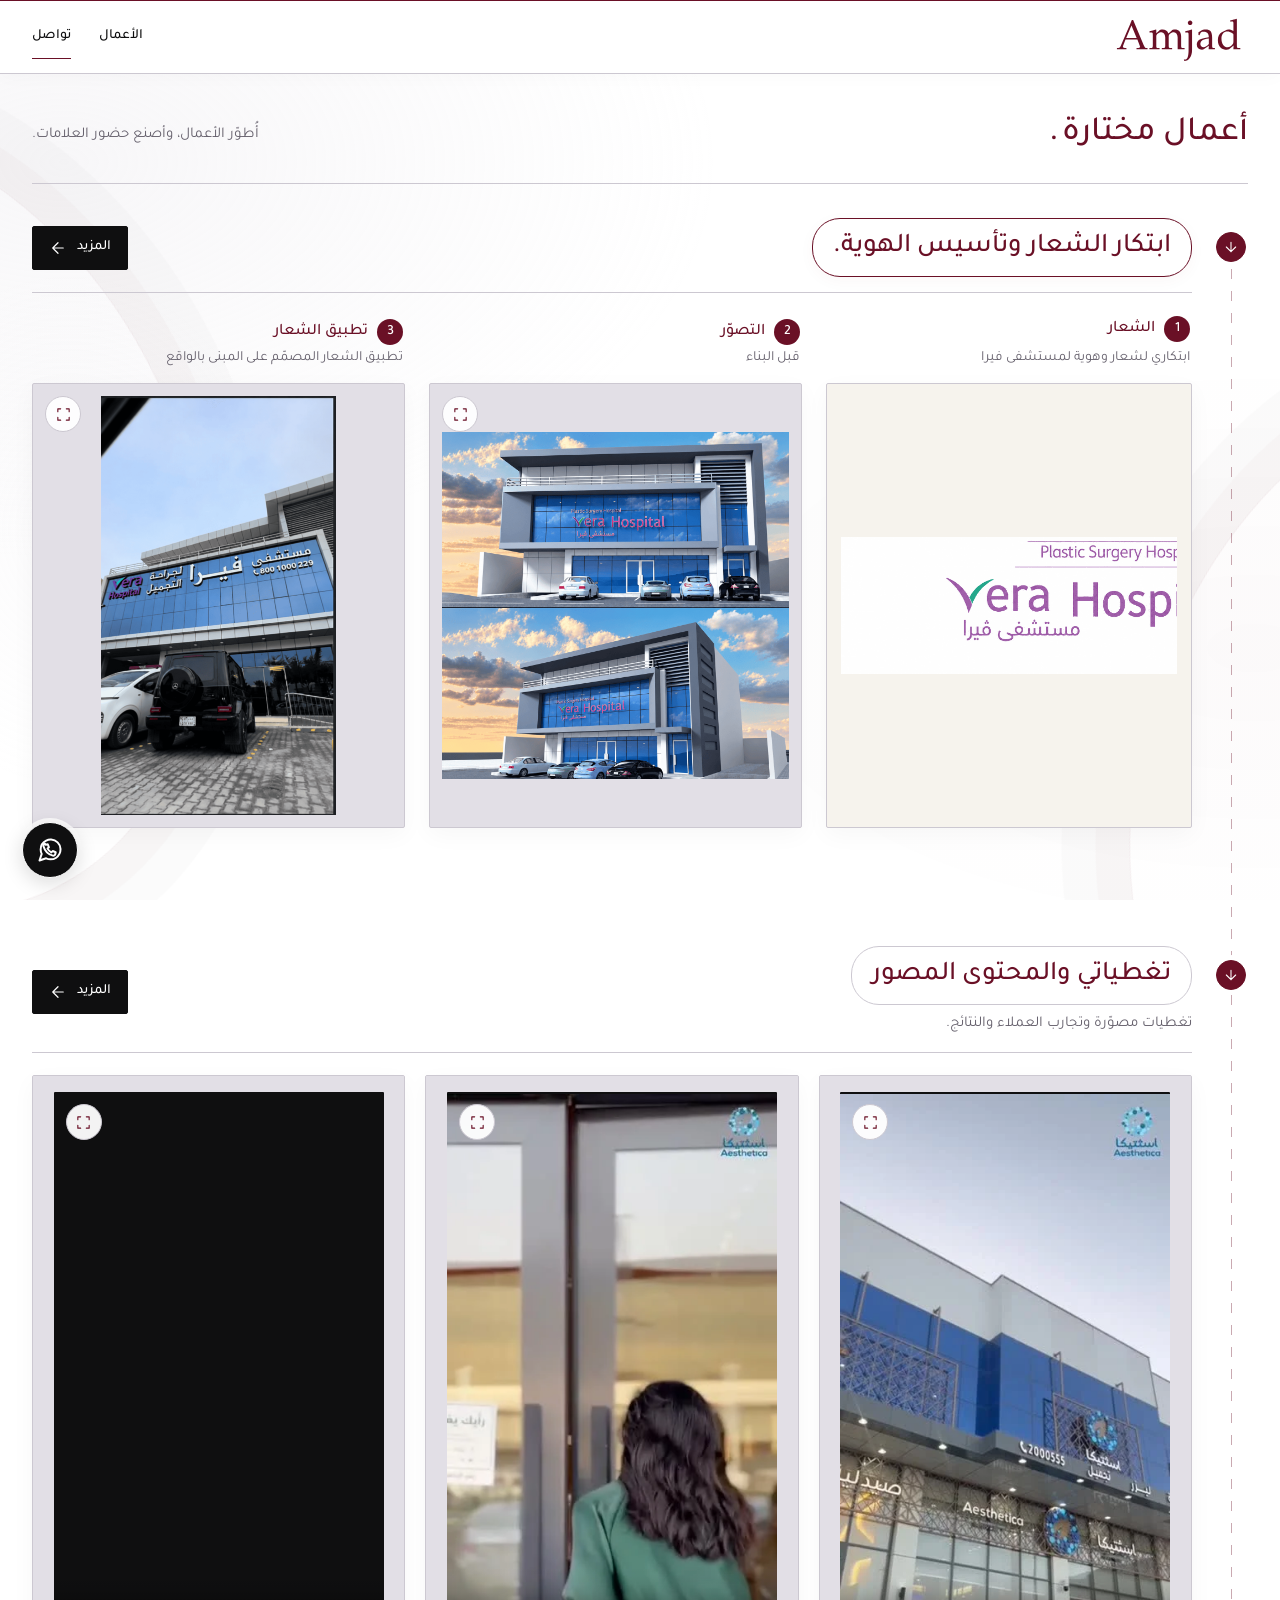
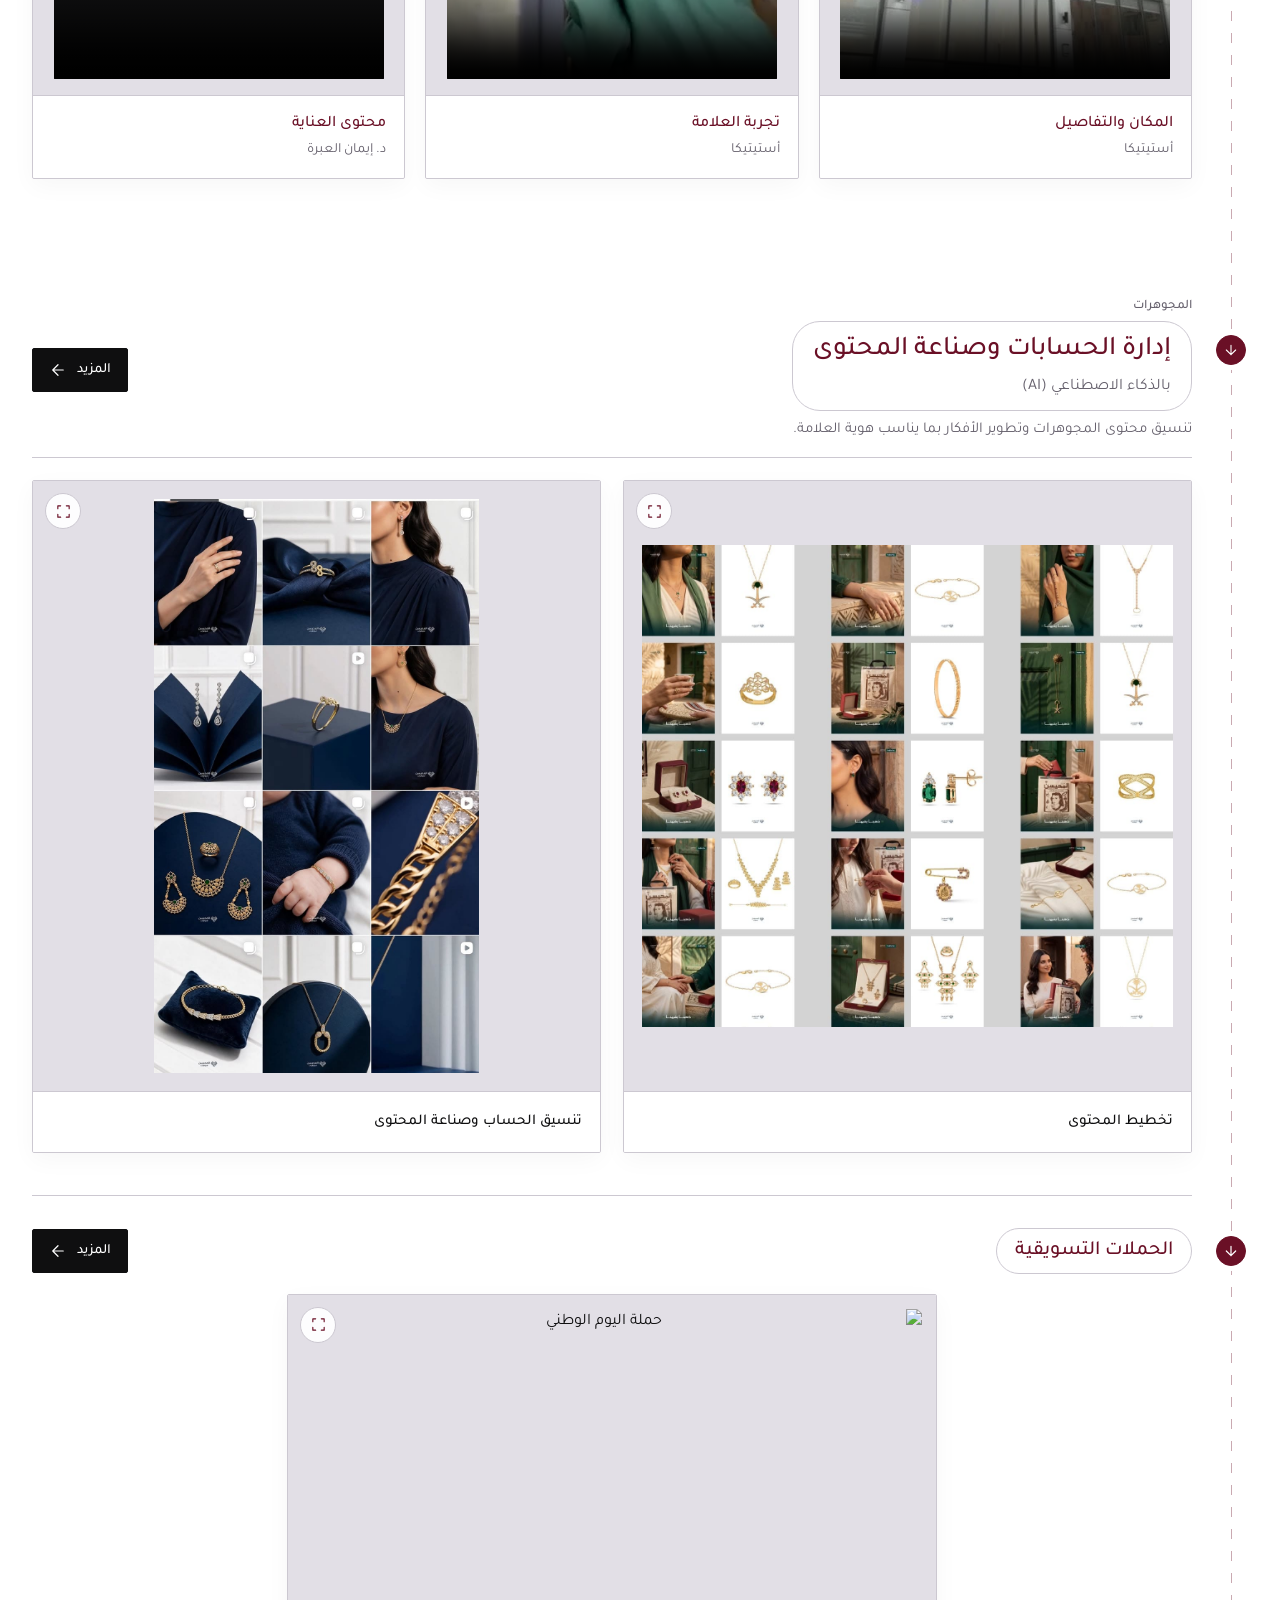
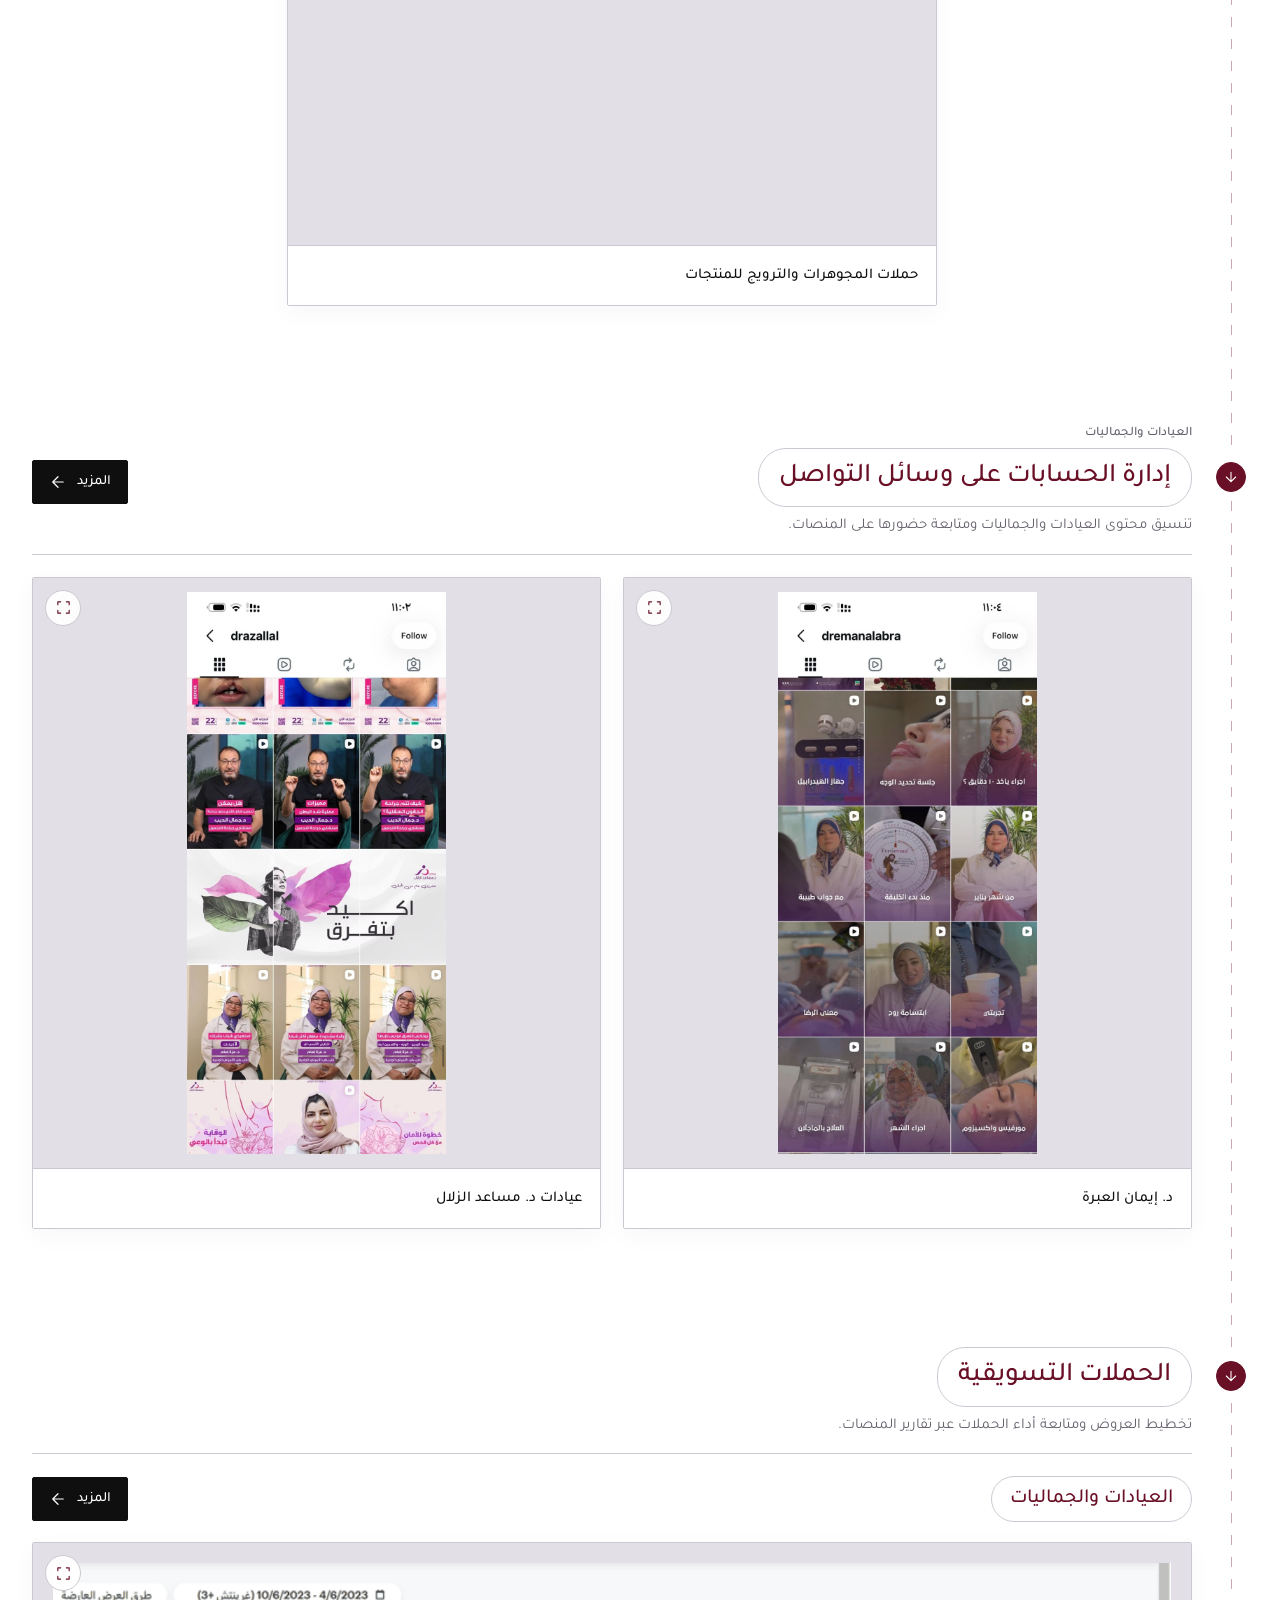
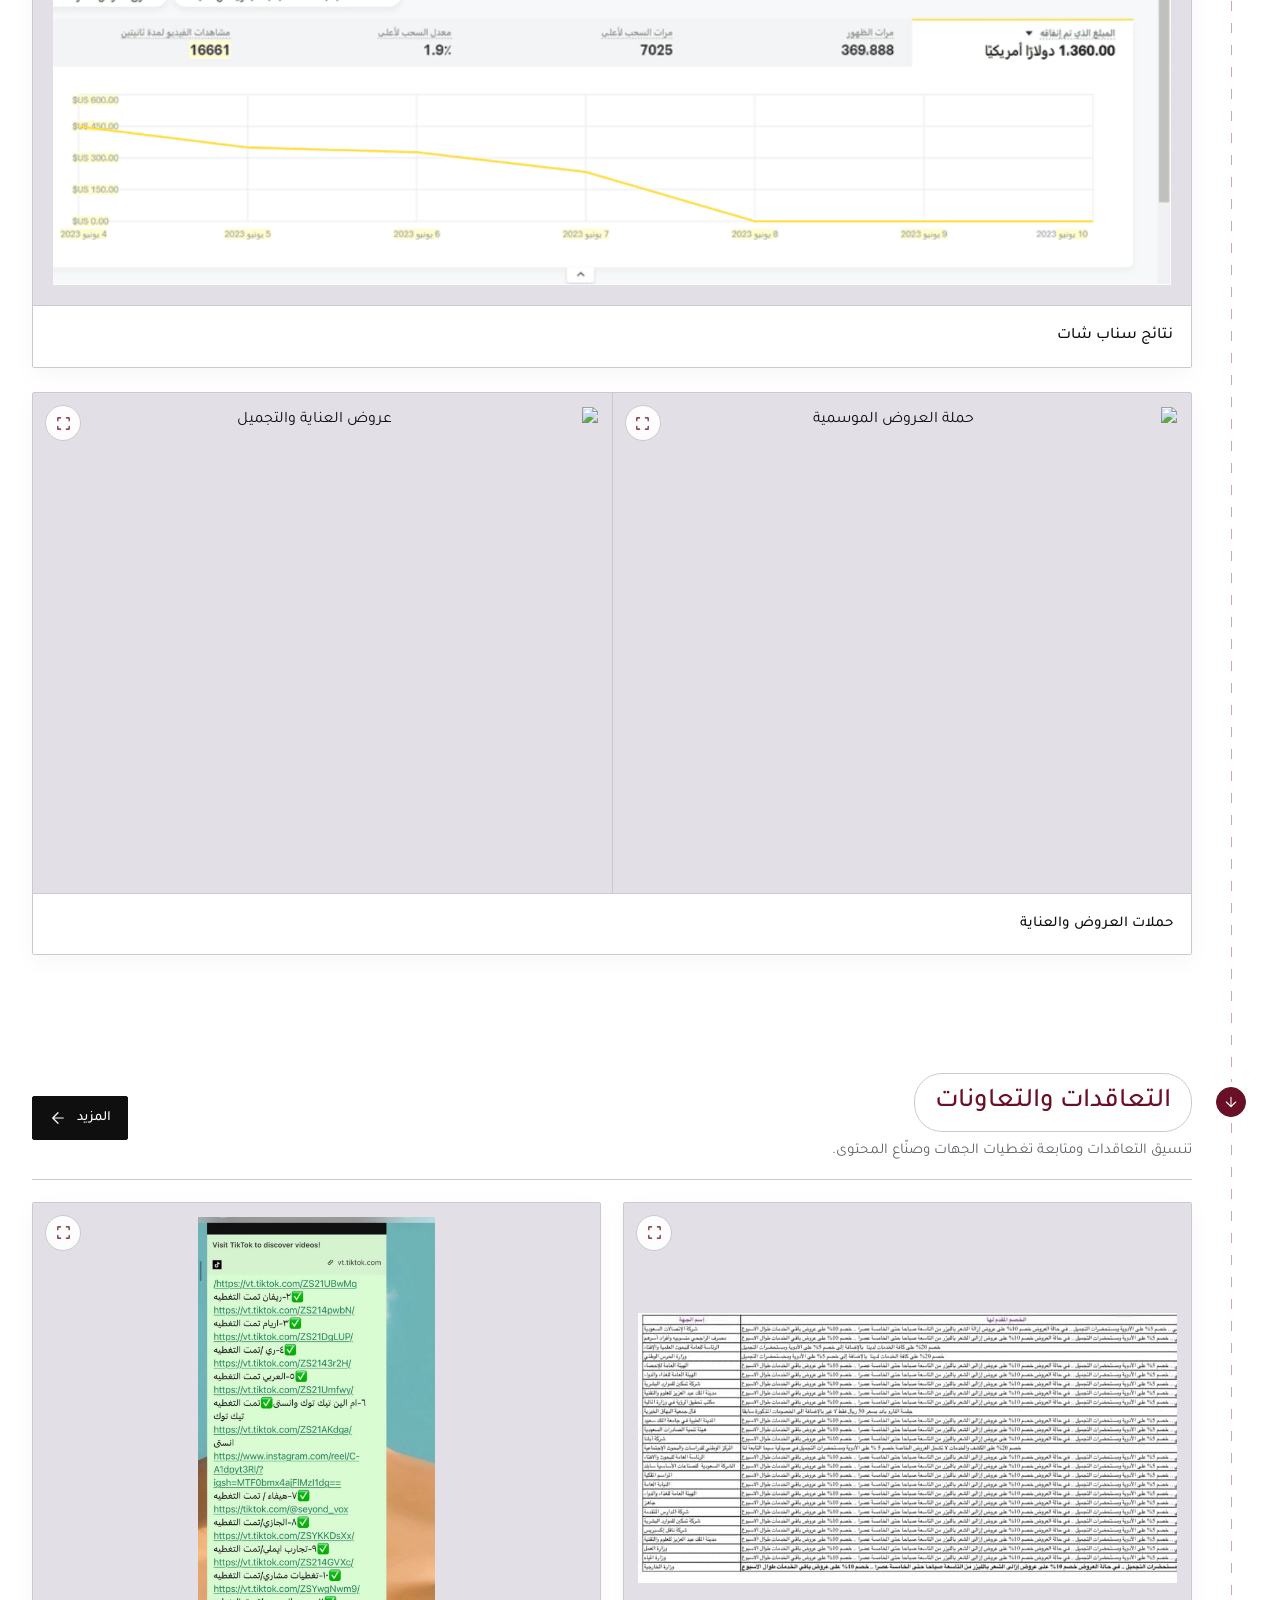
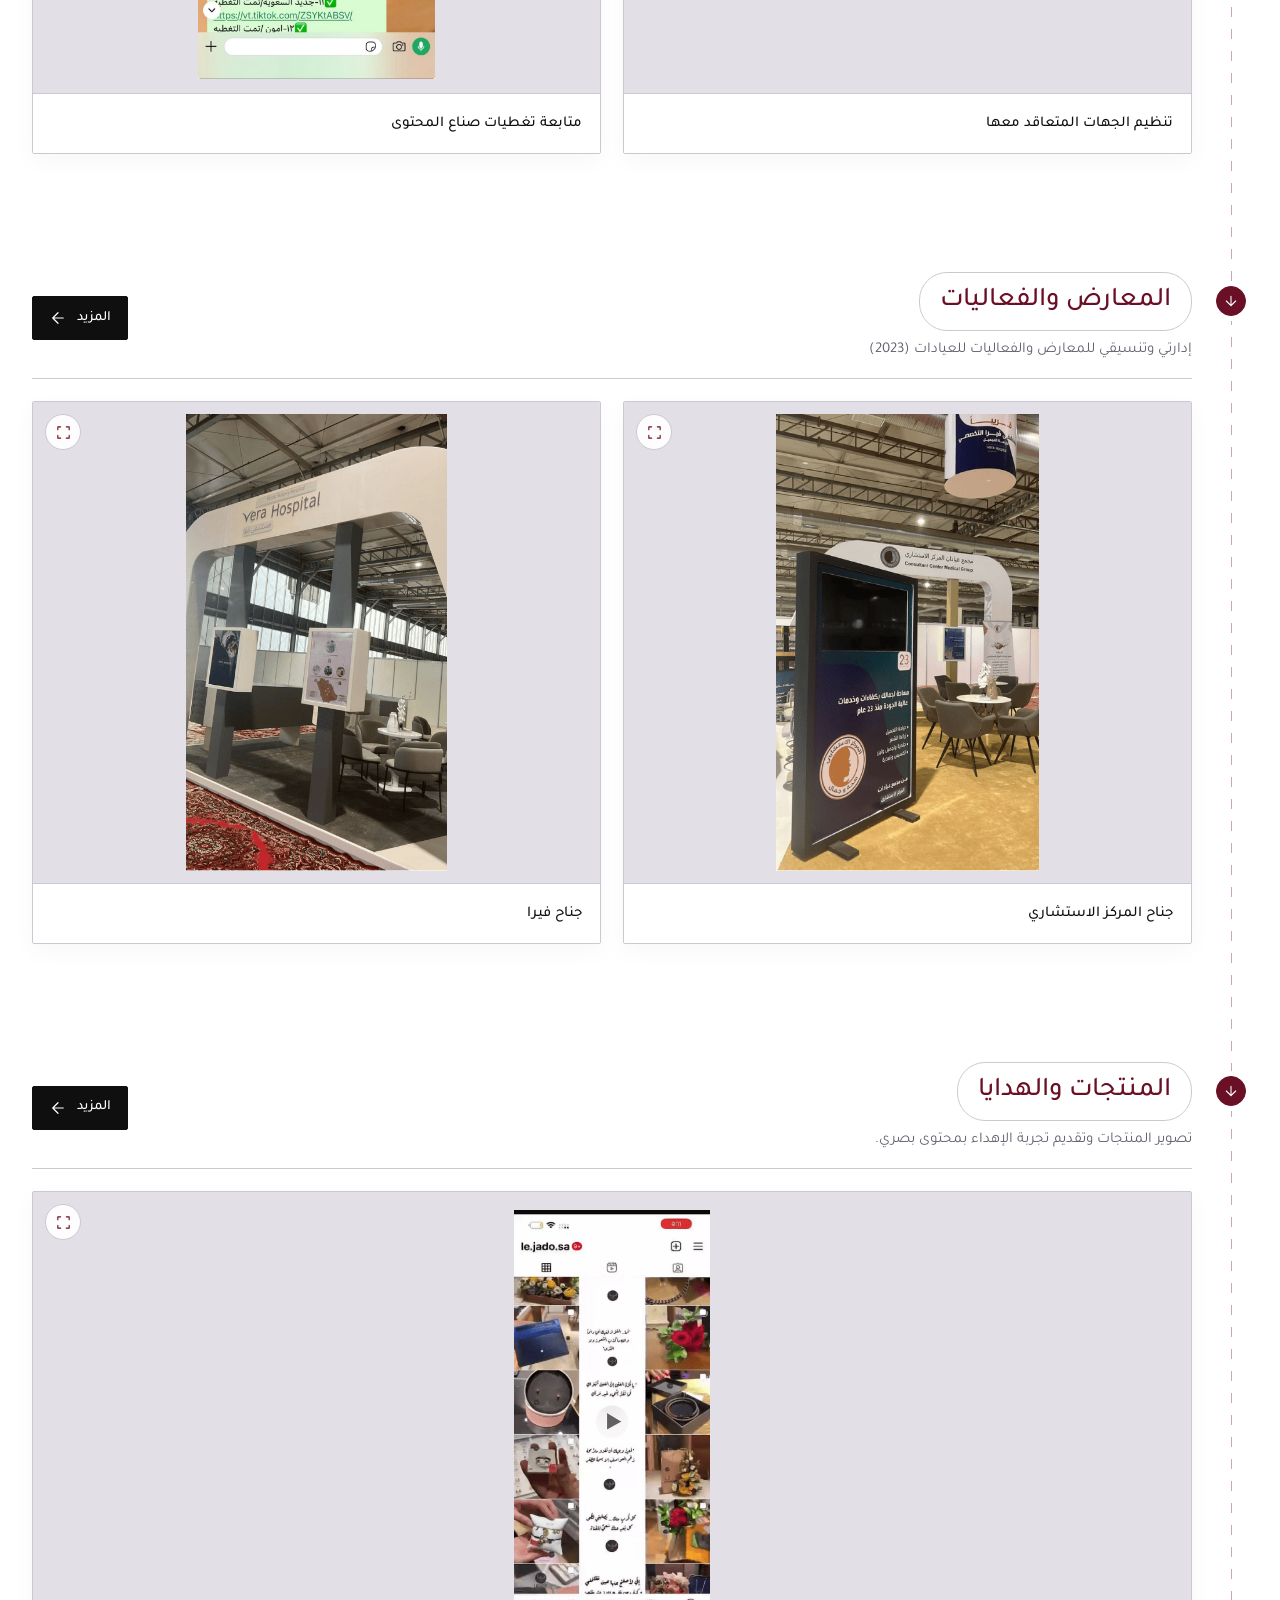
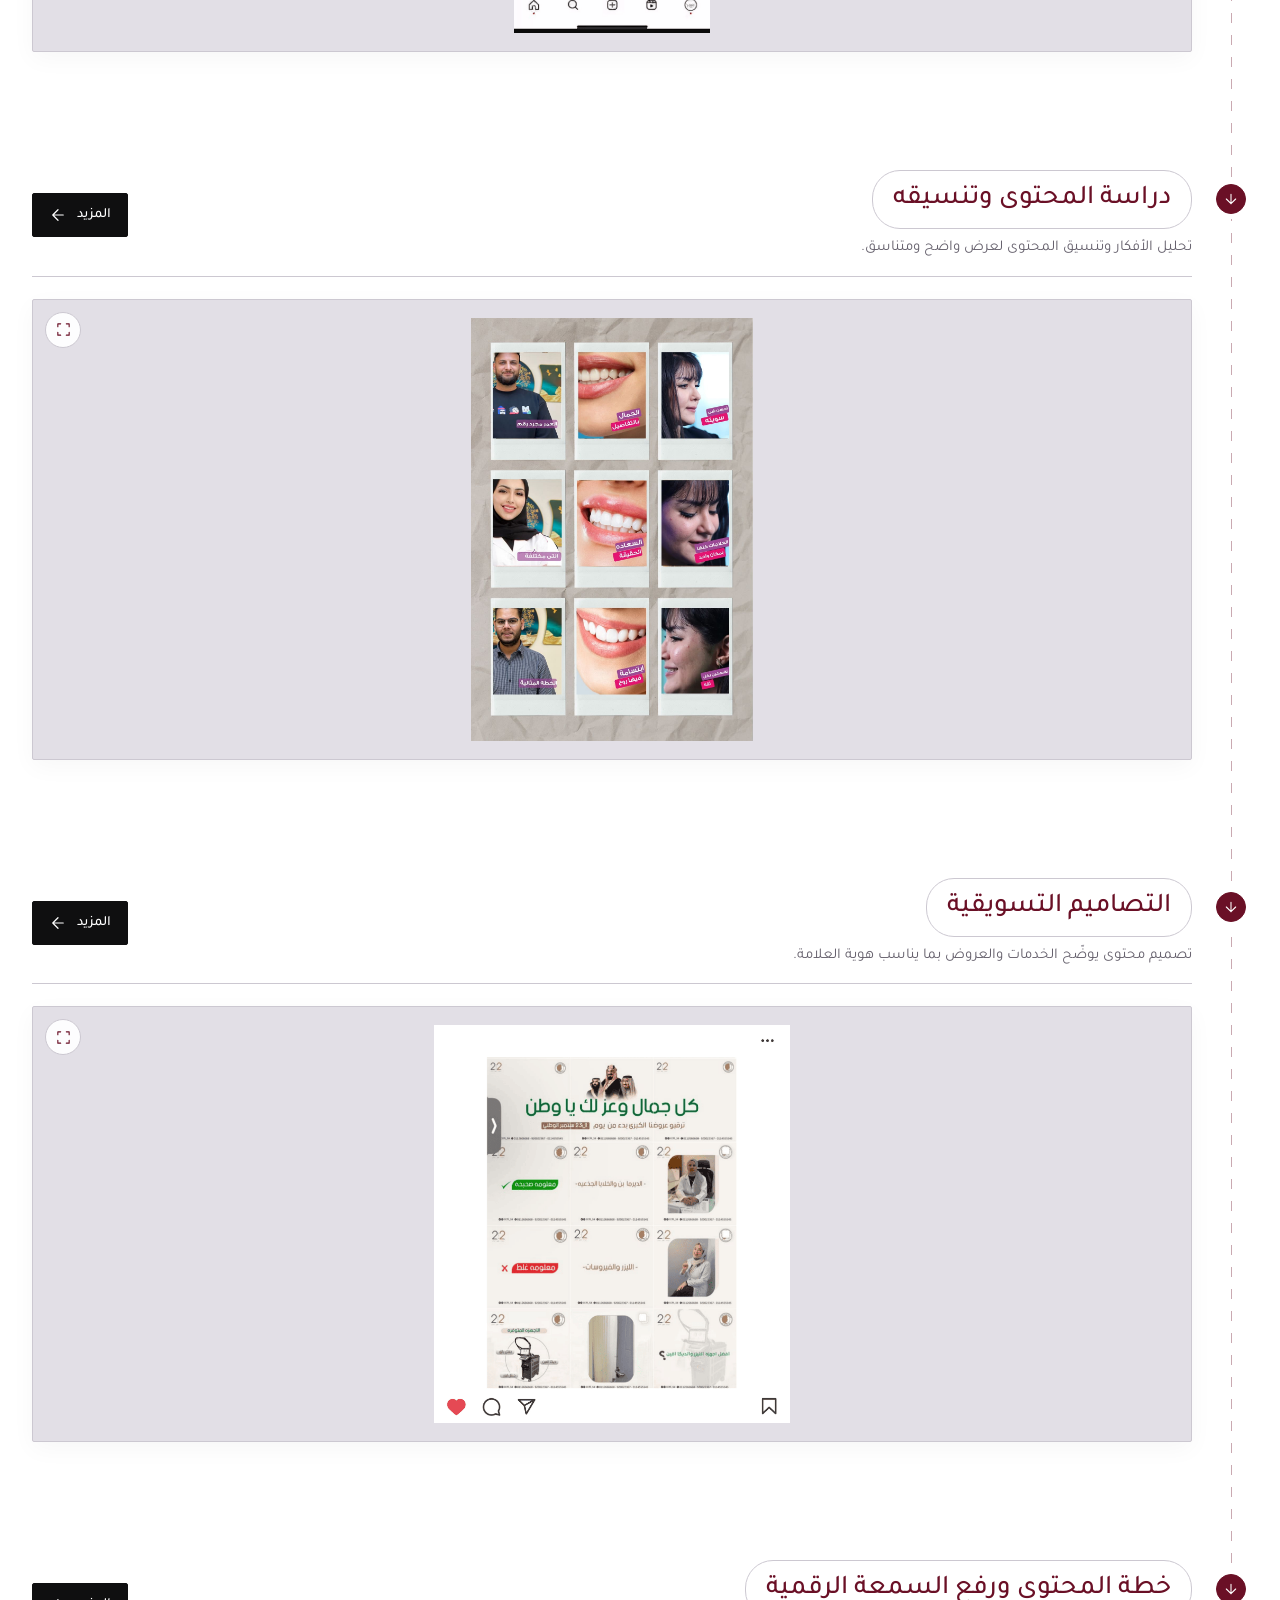
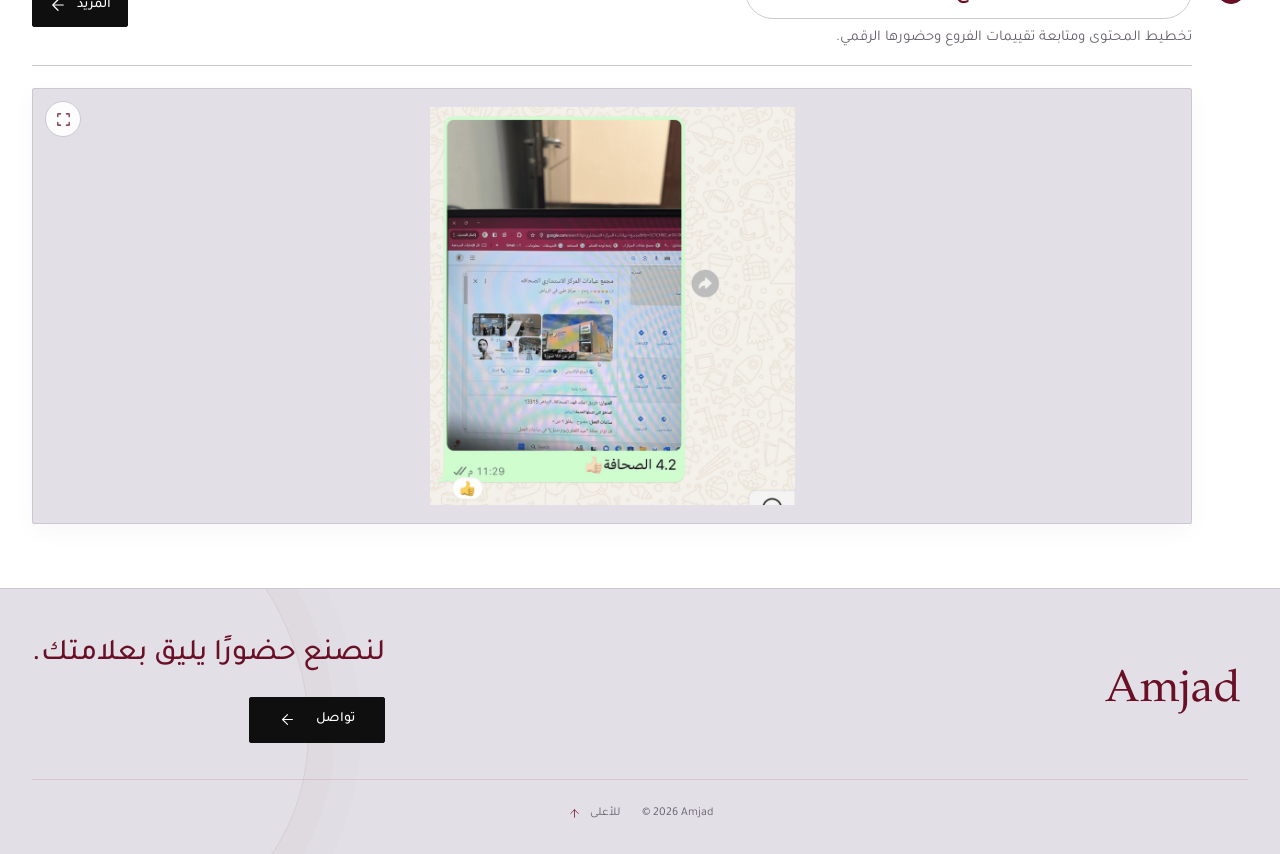
==== Amjad.html @ 22a1ef69 "Add files via upload" ====
<!doctype html>
<html lang="ar" dir="rtl">
<head>
<meta charset="utf-8">
<meta name="viewport" content="width=device-width, initial-scale=1, viewport-fit=cover">
<meta name="theme-color" content="#6a1026">
<meta name="description" content="Amjad — تطوير الأعمال، ابتكار الهوية وصناعة حضور العلامات."><title>Amjad | معرض الأعمال</title>
<link rel="icon" type="image/svg+xml" href="amjad-mark.svg">
<style>
@font-face {
  font-family: Tajawal;
  src: url('Tajawal-Regular.ttf') format('truetype');
  font-weight: 400;
  font-display: swap
}

@font-face {
  font-family: Tajawal;
  src: url('Tajawal-Medium.ttf') format('truetype');
  font-weight: 500;
  font-display: swap
}

@font-face {
  font-family: Tajawal;
  src: url('Tajawal-Bold.ttf') format('truetype');
  font-weight: 700;
  font-display: swap
}

:root {
  --paper: #fff;
  --surface: #fff;
  --hero-gray: #f8f7fa;
  --footer-gray: #e2dfe6;
  --ink: #0f0f10;
  --plum: #6a1026;
  --muted: #66616d;
  --line: #ccc8d1;
  --soft: #e2dfe6;
  --warm: #f6f3ed;
  --accent: #6a1026;
  --cream: #fff;
  --gold: #6a1026;
  --wrap: 1320px;
  --section-gap: 118px
}

* {
  box-sizing: border-box
}

html {
  scroll-behavior: smooth;
  scroll-padding-top: 28px
}

body {
  position: relative;
  isolation: isolate;
  margin: 0;
  padding-inline: env(safe-area-inset-right,0px) env(safe-area-inset-left,0px);
  background: var(--paper);
  color: var(--ink);
  font-family: Tajawal,Arial,sans-serif;
  font-size: 16px;
  line-height: 1.65;
  -webkit-font-smoothing: antialiased
}

h1,h2,p,figure {
  margin: 0
}

button,a {
  font: inherit;
  color: inherit;
  -webkit-tap-highlight-color: transparent
}

a {
  text-decoration: none
}

button {
  border: 0;
  cursor: pointer
}

img,video {
  display: block;
  max-width: 100%
}

svg {
  display: block;
  width: 22px;
  height: 22px;
  flex: none
}

button:focus-visible,a:focus-visible {
  outline: 3px solid var(--accent);
  outline-offset: 5px
}

.wrap {
  width: min(var(--wrap),calc(100% - 64px));
  margin-inline: auto
}

.skip-link {
  position: fixed;
  top: -100px;
  right: 20px;
  z-index: 10;
  padding: 10px 20px;
  background: var(--plum);
  color: white
}

.skip-link:focus {
  top: 12px
}

/* A restrained masthead keeps the name and navigation distinct. */
.site-header {
  background: var(--paper);
  color: var(--ink);
  border-top: 1px solid var(--plum);
  border-bottom: 1px solid var(--line);
  box-shadow: 0 3px 18px #0f0f1006
}

.header-inner {
  min-height: 72px;
  display: flex;
  align-items: center;
  justify-content: space-between;
  gap: 24px;
  direction: rtl
}

.site-header .amjad-brand {
  flex: none
}

.site-header nav {
  direction: rtl
}

.amjad-brand {
  display: inline-flex;
  align-items: center;
  direction: ltr;
  padding-block: 4px;
  flex: none
}

.brand-wordmark {
  display: block;
  width: 136px;
  height: auto
}

.site-header nav {
  display: flex;
  align-items: center;
  gap: 28px;
  font-size: 14px;
  font-weight: 500
}

.site-header nav a {
  padding-block: 10px;
  transition: color .18s
}

.site-header nav a:hover {
  color: var(--muted)
}

.nav-contact {
  border-bottom: 1px solid var(--accent)
}

/* Quiet pearl-gray light sits behind the editorial cards. */
.page-ambience {
  position: fixed;
  inset: 0;
  z-index: -1;
  overflow: hidden;
  pointer-events: none;
  background: radial-gradient(ellipse at 5% 18%,#e2dfe642,transparent 38%),radial-gradient(ellipse at 98% 72%,#6a102606,transparent 32%)
}

.ambient-orbit {
  position: absolute;
  width: 620px;
  height: 820px;
  border: 1px solid #6a102612;
  border-radius: 50%;
  box-shadow: 0 0 0 34px #6a102605,0 0 0 68px #0f0f1004;
  will-change: transform;
  animation: ambient-drift 24s ease-in-out infinite alternate
}

.orbit-one {
  left: -430px;
  top: 12%;
  transform: rotate(-24deg)
}

.orbit-two {
  right: -480px;
  bottom: -290px;
  animation-delay: -12s;
  animation-duration: 30s;
  transform: rotate(18deg)
}

.ambient-glow {
  position: absolute;
  left: -140px;
  top: 30%;
  width: 420px;
  height: 520px;
  background: radial-gradient(ellipse,#e2dfe620,transparent 70%);
  animation: ambient-breathe 18s ease-in-out infinite alternate
}

@keyframes ambient-drift {
  to {
    translate: 28px -32px;
    rotate: 7deg
  }

}

@keyframes ambient-breathe {
  to {
    transform: translateY(38px);
    opacity: .4
  }

}

/* The opening is a compact title row, close to the first project. */
.hero {
  position: relative;
  min-height: 94px;
  margin-top: 16px;
  margin-bottom: 34px;
  padding: 22px 0;
  border-bottom: 1px solid var(--line);
  background: transparent;
  color: var(--plum);
  direction: rtl
}

.hero-copy {
  display: flex;
  align-items: center;
  justify-content: space-between;
  gap: 24px;
  min-width: 0;
  text-align: right
}

.hero h1 {
  min-width: 0;
  font-size: 34px;
  font-weight: 500;
  line-height: 1.35;
  letter-spacing: 0;
  color: var(--plum)
}

.hero-period {
  color: var(--accent);
  padding-inline-start: 3px
}

.hero-role {
  font-size: 15px;
  font-weight: 400;
  line-height: 1.7;
  color: var(--muted);
  margin: 0
}

/* Spaced dashes guide the eye between the section arrows. */
.work-section {
  position: relative;
  padding-inline-start: 56px;
  padding-inline-end: 0
}

.project-section {
  position: relative;
  margin-top: var(--section-gap);
  min-width: 0;
  scroll-margin-top: 28px
}

.vera-project {
  margin-top: 0
}

.section-flow {
  position: absolute;
  left: auto;
  right: -61px;
  top: 7px;
  z-index: 2;
  display: grid;
  place-items: center;
  width: 44px;
  height: 44px;
  border: 0;
  background: transparent;
  color: #fff;
  transition: color .18s
}

.section-flow.with-sector {
  top: 31px
}

.section-flow svg {
  position: relative;
  z-index: 1;
  width: 16px;
  height: 16px;
  transition: transform .2s
}

.section-flow:hover {
  color: #fff
}

.project-heading {
  display: flex;
  align-items: center;
  justify-content: space-between;
  gap: 26px;
  margin-bottom: 22px;
  min-height: 44px;
  padding-bottom: 15px;
  border-bottom: 1px solid var(--line)
}

.project-heading h2 {
  display: inline-block;
  max-width: 100%;
  padding: 9px 20px;
  border: 1px solid var(--line);
  border-radius: 28px;
  background: #fff;
  font-size: 27px;
  font-weight: 500;
  line-height: 1.45;
  color: var(--plum);
  min-width: 0
}

#vera .project-heading h2 {
  background: var(--paper);
  border-color: var(--plum);
  color: var(--plum);
  box-shadow: 0 4px 16px #6a102609
}

.more-link {
  display: inline-flex;
  align-items: center;
  justify-content: center;
  gap: 10px;
  min-width: 96px;
  min-height: 44px;
  padding: 10px 16px;
  border: 1px solid var(--ink);
  border-radius: 2px;
  background: var(--ink);
  color: var(--cream);
  font-size: 14px;
  font-weight: 500;
  line-height: 1.3;
  white-space: nowrap;
  flex: none;
  transition: background .18s,color .18s,border-color .18s
}

.more-link span {
  color: inherit
}

.more-link svg {
  width: 18px;
  height: 18px;
  padding: 0;
  border: 0;
  border-radius: 0;
  background: transparent;
  color: inherit
}

.more-link:hover {
  background: var(--plum);
  border-color: var(--plum);
  color: var(--cream)
}

.media-card {
  min-width: 0;
  padding: 0;
  border: 0;
  border-radius: 0;
  background: transparent
}

.media-frame {
  position: relative;
  display: block;
  width: 100%;
  padding: 0;
  overflow: hidden;
  border: 1px solid var(--line);
  border-radius: 2px;
  background: var(--soft)
}

.media-frame img {
  width: 100%;
  height: 100%;
  object-fit: contain
}

.media-expand {
  position: absolute;
  top: 12px;
  left: 12px;
  display: grid;
  place-items: center;
  width: 36px;
  height: 36px;
  padding: 0;
  border: 1px solid var(--line);
  border-radius: 50%;
  background: #fffffff2;
  color: var(--plum);
  z-index: 1;
  transition: background .18s,color .18s
}

.media-expand svg {
  width: 17px;
  height: 17px
}

.media-frame:hover .media-expand,.media-expand:hover {
  background: var(--plum);
  color: var(--paper)
}

.media-card figcaption {
  font-size: 16px;
  font-weight: 500;
  line-height: 1.6;
  padding: 16px 2px 0;
  color: var(--ink)
}

.pair-grid {
  display: grid;
  grid-template-columns: repeat(2,minmax(0,1fr));
  gap: 22px
}

.planning-preview .media-frame {
  height: 610px;
  padding: 18px;
  background: var(--soft)
}

/* One portfolio, organized by the work performed. */
.commerce-grid .media-frame {
  height: 490px;
  padding: 14px;
  background: var(--soft)
}

.contract-register .media-frame {
  display: flex;
  align-items: center;
  justify-content: center
}

.document-crop {
  position: relative;
  display: block;
  width: 100%;
  aspect-ratio: 2/1;
  overflow: hidden
}

.document-crop img {
  position: absolute;
  top: 0;
  left: 0;
  height: auto;
  width: 100%;
  max-width: none;
  transform: translateY(-13%)
}

#results .commerce-grid {
  margin-top: 28px
}

/* Separate industry examples and galleries within each kind of work. */
.work-section::before {
  content: '';
  position: absolute;
  right: 16.5px;
  top: var(--rail-top,32px);
  bottom: var(--rail-bottom,220px);
  width: 1px;
  background: repeating-linear-gradient(to bottom,#6a10265c 0 10px,transparent 10px 22px);
  pointer-events: none
}

.section-flow::before {
  content: '';
  position: absolute;
  inset: 7px;
  border: 1px solid var(--plum);
  border-radius: 50%;
  background: var(--plum);
  box-shadow: 0 0 0 5px var(--paper);
  transition: background .18s,border-color .18s
}

.section-flow:hover::before {
  background: #4c0b1a;
  border-color: #4c0b1a
}

.heading-copy {
  position: relative;
  min-width: 0
}

.section-description {
  max-width: 57ch;
  margin-top: 7px;
  font-size: 15px;
  font-weight: 400;
  line-height: 1.65;
  color: var(--muted)
}

.sector-label {
  font-size: 13px;
  font-weight: 500;
  line-height: 1.6;
  color: var(--muted);
  margin-bottom: 3px
}

.sector-group {
  min-width: 0
}

.sector-group+.sector-group {
  margin-top: 36px;
  padding-top: 30px;
  border-top: 1px solid var(--line)
}

.sector-heading {
  position: relative;
  display: flex;
  align-items: center;
  justify-content: space-between;
  gap: 24px;
  margin-bottom: 20px
}

.sector-heading .subsection-flow {
  top: 50%;
  transform: translateY(-50%)
}

.sector-heading h3 {
  display: inline-block;
  margin: 0;
  min-width: 0;
  padding: 7px 18px;
  border: 1px solid var(--line);
  border-radius: 999px;
  background: #fff;
  font-size: 20px;
  font-weight: 500;
  line-height: 1.5;
  color: var(--plum)
}

.sector-group .snap-report {
  margin-bottom: 24px
}

/* Shared artboards merge related previews without flattening their originals. */
.merged-media-grid {
  display: grid;
  grid-template-columns: repeat(2,minmax(0,1fr));
  gap: 28px;
  padding: 0;
  background: transparent
}

.merged-media-grid .media-frame {
  height: 500px;
  padding: 14px;
  border: 1px solid var(--line);
  border-radius: 2px;
  background: var(--soft)
}

.merged-card figcaption {
  text-align: center
}

.heading-note {
  display: block;
  margin-top: 4px;
  font-size: 16px;
  font-weight: 400;
  line-height: 1.65;
  color: var(--muted)
}

.account-content-campaigns {
  margin-top: 42px;
  padding-top: 32px;
  border-top: 1px solid var(--line)
}

.campaign-preview {
  width: min(650px,100%);
  margin-inline: auto
}

.campaign-preview .media-frame {
  height: 550px;
  padding: 14px;
  background: var(--soft)
}

.campaign-preview figcaption {
  text-align: center
}

.caption-card {
  overflow: hidden;
  border: 1px solid var(--line);
  border-radius: 2px;
  background: #fff;
  box-shadow: 0 7px 24px #0f0f1009
}

.caption-card>.media-frame,.caption-card.snap-report>button {
  border: 0;
  border-radius: 0
}

.caption-card>figcaption,.caption-card.snap-report>figcaption {
  min-height: 60px;
  margin: 0;
  padding: 17px 18px;
  background: #fff;
  border-top: 1px solid var(--line);
  color: var(--ink);
  font-size: 15px;
  font-weight: 500;
  line-height: 1.7;
  text-align: right
}

.caption-card.merged-card .merged-media-grid {
  gap: 1px;
  background: var(--line)
}

.caption-card.merged-card .media-frame {
  border: 0;
  border-radius: 0
}

.caption-card.snap-report figcaption span:first-child {
  color: var(--ink)
}

/* Three equal artboards show Vera's identity journey without hidden stages. */
.title-dot {
  color: var(--accent)
}

.vera-journey {
  display: grid;
  grid-template-columns: minmax(230px,.95fr) minmax(0,2fr);
  gap: 24px;
  min-width: 0
}

.vera-stage {
  position: relative;
  min-width: 0;
  display: flex;
  flex-direction: column
}

.vera-stage.media-card {
  padding: 0;
  border: 0;
  border-radius: 0;
  background: transparent
}

.vera-stage figcaption {
  display: flex;
  flex: 1;
  flex-direction: column;
  justify-content: flex-end;
  min-height: 68px;
  padding: 0 2px 14px;
  font-size: 16px;
  font-weight: 500;
  line-height: 1.5;
  color: var(--plum)
}

.vera-stage .media-frame,.vera-logo-board {
  flex: none
}

.vera-stage figcaption strong {
  font-weight: 500
}

.vera-credit {
  font-size: 15px;
  color: var(--muted);
  font-weight: 400;
  margin-top: 2px
}

.vera-logo-board {
  display: flex;
  align-items: center;
  justify-content: center;
  height: 445px;
  padding: 14px;
  border: 1px solid var(--line);
  border-radius: 2px;
  background: var(--warm)
}

.vera-logo {
  display: flex;
  align-items: center;
  justify-content: center;
  width: 100%;
  aspect-ratio: 2.45;
  padding: 0;
  overflow: hidden;
  border: 0;
  border-radius: 0;
  background: #fff
}

.vera-logo img {
  width: 146%;
  height: auto;
  max-width: none;
  flex: none
}

.vera-visual {
  display: grid;
  grid-template-columns: repeat(2,minmax(0,1fr));
  gap: 24px;
  min-width: 0
}

.vera-preview .media-frame {
  height: 445px;
  border: 1px solid var(--line);
  border-radius: 2px;
  background: var(--soft);
  padding: 12px
}

.vera-phase-name {
  display: flex;
  align-items: center;
  gap: 9px
}

.vera-stage-number {
  display: grid;
  place-items: center;
  flex: none;
  width: 26px;
  height: 26px;
  border-radius: 50%;
  background: var(--plum);
  color: #fff;
  font-size: 14px;
  font-weight: 500;
  line-height: 1
}

.vera-stage-note {
  font-size: 14px;
  line-height: 1.5;
  color: var(--muted);
  font-weight: 400;
  margin-top: 3px
}

.vera-logo-note {
  max-width: 32ch;
  line-height: 1.6;
  margin-top: 5px
}

/* The three films use the same clean frame and caption hierarchy. */
.video-grid {
  display: grid;
  grid-template-columns: repeat(3,minmax(0,1fr));
  gap: 20px
}

.video-card {
  min-width: 0;
  padding: 0;
  overflow: hidden;
  border: 1px solid var(--line);
  border-radius: 2px;
  background: var(--soft)
}

.video-board {
  min-width: 0;
  padding: 16px;
  background: var(--soft)
}

.video-frame {
  position: relative;
  width: min(100%,330px);
  margin-inline: auto;
  aspect-ratio: 9/16;
  overflow: hidden;
  border-radius: 1px;
  background: #0f0f10
}

.video-frame video {
  width: 100%;
  height: 100%;
  object-fit: contain;
  background: #0f0f10
}

.video-card figcaption {
  display: flex;
  flex-direction: column;
  gap: 4px;
  min-height: 80px;
  padding: 16px 18px;
  background: #fff;
  border-top: 1px solid var(--line);
  line-height: 1.55
}

.video-topic {
  font-size: 16px;
  font-weight: 500;
  color: var(--plum)
}

.video-client {
  font-size: 14px;
  color: var(--muted)
}

.account-grid .media-frame {
  height: 590px;
  padding: 14px;
  background: var(--soft)
}

.event-grid .media-frame {
  aspect-ratio: 1.18;
  padding: 12px;
  background: var(--soft)
}

.snap-report>button {
  position: relative;
  display: block;
  width: 100%;
  padding: 20px;
  border: 1px solid var(--line);
  border-radius: 2px;
  background: var(--soft);
  overflow: hidden
}

.snap-report img {
  width: 100%;
  height: auto
}

.snap-report figcaption {
  display: flex;
  align-items: center;
  justify-content: space-between;
  gap: 16px;
  padding: 14px 2px 0;
  font-size: 14px;
  color: var(--muted)
}

.snap-report figcaption span:first-child {
  font-size: 16px;
  font-weight: 500;
  color: var(--plum)
}

/* Full-width title rows prevent narrow, vertical headings on laptops. */
.single-project {
  display: block
}

.single-project .project-heading {
  flex-direction: row;
  align-items: center;
  justify-content: space-between;
  gap: 26px;
  margin-bottom: 22px;
  padding-block: 0;
  padding-bottom: 15px;
  border-bottom: 1px solid var(--line)
}

.single-project .heading-copy {
  flex: 1
}

.single-project .project-heading h2 {
  font-size: 27px;
  line-height: 1.45;
  max-width: 100%;
  width: auto
}

.single-preview {
  width: 100%;
  margin-inline: auto
}

.single-preview .media-frame {
  height: clamp(380px,34vw,520px);
  padding: 18px;
  background: var(--soft)
}

.portrait-preview {
  width: 100%
}

.portrait-preview .media-frame {
  height: clamp(400px,36vw,540px)
}

#planning-reputation .single-preview .media-frame {
  height: clamp(380px,34vw,520px);
  aspect-ratio: auto
}

/* Pearl gray surfaces balance charcoal controls and velvet burgundy headings. */
.site-footer {
  position: relative;
  isolation: isolate;
  overflow: hidden;
  margin-top: 64px;
  padding-top: 44px;
  border-top: 1px solid var(--line);
  background: var(--footer-gray);
  color: var(--ink)
}

.site-footer::before {
  content: '';
  position: absolute;
  z-index: -1;
  left: -110px;
  top: -120px;
  width: 410px;
  height: 470px;
  border: 1px solid #6a102615;
  border-radius: 50%;
  box-shadow: 0 0 0 26px #6a102604,0 0 0 52px #6a102602;
  transform: rotate(-28deg);
  pointer-events: none
}

.footer-inner {
  position: relative
}

.footer-main {
  display: flex;
  align-items: center;
  justify-content: space-between;
  gap: 40px;
  direction: rtl
}

.site-footer .brand-wordmark {
  width: 148px
}

.footer-invitation {
  min-width: 0;
  text-align: right
}

.footer-invitation h2 {
  margin: 0;
  font-size: 30px;
  font-weight: 500;
  line-height: 1.5;
  color: var(--plum)
}

.footer-contact {
  display: inline-flex;
  align-items: center;
  justify-content: center;
  gap: 20px;
  min-width: 136px;
  min-height: 46px;
  margin-top: 19px;
  padding: 10px 21px;
  border: 1px solid var(--ink);
  border-radius: 2px;
  background: var(--ink);
  color: #fff;
  font-size: 14px;
  font-weight: 500;
  direction: rtl;
  transition: background .2s
}

.footer-contact svg {
  width: 17px;
  height: 17px;
  transition: transform .2s
}

.footer-contact:hover {
  background: var(--plum)
}

.footer-contact:hover svg {
  transform: translateX(-3px)
}

.footer-bottom {
  display: flex;
  align-items: center;
  justify-content: center;
  gap: 22px;
  margin-top: 36px;
  padding-block: 18px 24px;
  border-top: 1px solid #6a10261c;
  font-size: 12px;
  color: var(--muted)
}

.footer-top {
  display: inline-flex;
  align-items: center;
  gap: 9px;
  min-height: 32px;
  direction: rtl
}

.footer-top svg {
  width: 13px;
  height: 13px;
  color: var(--gold)
}

/* Native media viewer: arrows, keyboard navigation, and full images. */
dialog {
  padding: 0;
  border: 1px solid var(--line);
  border-radius: 4px;
  width: min(1000px,calc(100vw - 32px));
  max-height: calc(100dvh - 32px);
  background: var(--paper);
  color: var(--ink);
  overflow: auto
}

dialog::backdrop {
  background: #0f0f10d9;
  backdrop-filter: blur(4px)
}

.gallery-shell {
  padding: 24px 28px
}

.gallery-top {
  display: flex;
  align-items: center;
  justify-content: space-between;
  gap: 20px;
  padding-bottom: 16px
}

.gallery-top p {
  font-size: 13px;
  line-height: 1.6;
  color: var(--muted);
  margin-bottom: 4px
}

.gallery-top h2 {
  font-size: 26px;
  font-weight: 500;
  line-height: 1.45;
  color: var(--plum)
}

.gallery-close {
  display: grid;
  place-items: center;
  flex: none;
  width: 44px;
  height: 44px;
  border: 1px solid var(--line);
  border-radius: 50%;
  background: var(--soft)
}

.gallery-close svg {
  width: 22px;
  height: 22px
}

.gallery-stage {
  height: min(58dvh,620px);
  min-height: 160px;
  background: var(--soft);
  display: flex;
  align-items: center;
  justify-content: center;
  overflow: hidden;
  border-radius: 2px;
  touch-action: pan-y
}

.gallery-stage img,.gallery-stage video {
  width: 100%;
  height: 100%;
  object-fit: contain;
  max-height: 100%
}

.gallery-caption {
  display: flex;
  align-items: center;
  justify-content: space-between;
  gap: 20px;
  padding-block: 10px;
  min-height: 54px
}

.gallery-caption p {
  font-size: 15px;
  line-height: 1.6
}

.gallery-caption>span {
  font-size: 13px;
  color: var(--muted);
  white-space: nowrap
}

.gallery-controls {
  display: flex;
  align-items: center;
  gap: 14px
}

.gallery-arrow {
  display: grid;
  place-items: center;
  flex: none;
  width: 44px;
  height: 44px;
  border: 1px solid var(--plum);
  border-radius: 50%;
  background: var(--plum);
  color: #fff
}

.gallery-arrow svg {
  width: 22px;
  height: 22px
}

.gallery-arrow:hover:enabled {
  background: #4c0b1a;
  border-color: #4c0b1a;
  color: #fff
}

.gallery-arrow:disabled {
  opacity: .35;
  cursor: default
}

.gallery-thumbs {
  display: flex;
  align-items: center;
  justify-content: center;
  flex-wrap: wrap;
  flex: 1;
  min-width: 0;
  gap: 7px;
  padding: 4px 0
}

.gallery-thumbs button {
  position: relative;
  flex: none;
  width: 48px;
  height: 48px;
  padding: 0;
  border: 2px solid transparent;
  border-radius: 2px;
  background: var(--soft);
  overflow: hidden
}

.gallery-thumbs img {
  width: 100%;
  height: 100%;
  object-fit: cover
}

.gallery-thumbs button[aria-current=true] {
  border-color: var(--plum)
}

.thumb-video {
  position: absolute;
  bottom: 0;
  left: 0;
  background: #0f0f10df;
  color: white;
  padding: 0 3px;
  font-size: 11px
}

.gallery-download {
  display: inline-block;
  margin-top: 13px;
  font-size: 14px;
  border-bottom: 1px solid var(--accent)
}

.gallery-download[hidden] {
  display: none
}

.media-error {
  padding: 24px;
  text-align: center
}

.media-error a {
  display: block;
  text-decoration: underline
}

body.gallery-open {
  overflow: hidden
}

.floating-whatsapp {
  position: fixed;
  left: calc(22px + env(safe-area-inset-left,0px));
  bottom: calc(22px + env(safe-area-inset-bottom,0px));
  z-index: 40;
  display: grid;
  place-items: center;
  width: 56px;
  height: 56px;
  padding: 0;
  border: 1px solid #fff;
  border-radius: 50%;
  background: var(--ink);
  color: #fff;
  box-shadow: 0 5px 20px #0f0f1026,0 0 0 4px #ffffffcc;
  transition: background .18s,box-shadow .18s
}

.floating-whatsapp svg {
  width: 28px;
  height: 28px
}

.floating-whatsapp:hover {
  background: var(--plum);
  box-shadow: 0 6px 22px #0f0f1033,0 0 0 4px #ffffffcc
}

body.gallery-open .floating-whatsapp {
  visibility: hidden
}

.video-card,.vera-logo-board,.media-card:not(.caption-card)>.media-frame {
  box-shadow: 0 7px 24px #0f0f1009
}

.caption-card:focus-within,.video-card:focus-within {
  border-color: var(--plum)
}

.project-heading h2,.sector-heading h3 {
  overflow-wrap: anywhere;
  text-wrap: pretty
}

.site-header nav a {
  display: inline-flex;
  align-items: center;
  min-height: 44px
}

@media(hover:hover) and (pointer:fine) {
  .video-card,.caption-card,.vera-logo-board,.media-card:not(.caption-card)>.media-frame {
    transition: border-color .24s,box-shadow .24s,transform .24s
  }

  .video-card:hover,.caption-card:hover,.vera-logo-board:hover,.media-card:not(.caption-card)>.media-frame:hover {
    border-color: #6a102645;
    box-shadow: 0 12px 30px #0f0f1010;
    transform: translateY(-2px)
  }

  .section-flow:hover svg {
    transform: translateY(2px)
  }

}

@media(max-width:1000px) {
  .wrap {
    width: calc(100% - 40px)
  }

  .brand-wordmark {
    width: 132px
  }

  .header-inner {
    min-height: 68px
  }

  .project-heading h2 {
    font-size: 24px
  }

  .vera-journey {
    grid-template-columns: minmax(200px,.95fr) minmax(0,2fr);
    gap: 28px
  }

  .vera-visual {
    gap: 18px
  }

  .vera-logo-board,.vera-preview .media-frame {
    height: 390px
  }

  .vera-stage figcaption {
    font-size: 15px
  }

  .video-grid {
    gap: 18px
  }

  .video-board {
    padding: 10px
  }

  .video-topic {
    font-size: 16px
  }

  .account-grid .media-frame {
    height: 490px
  }

  .single-project .project-heading h2 {
    font-size: 24px
  }

}

@media(max-width:780px) {
  .hero {
    min-height: 88px;
    margin-top: 14px;
    margin-bottom: 30px;
    padding: 20px 0
  }

  .hero h1 {
    font-size: 30px
  }

  .hero-role {
    font-size: 14px
  }

  .work-section {
    padding-inline-start: 42px
  }

  .work-section::before {
    right: 15.5px
  }

  .section-flow {
    right: -48px;
    top: 5px
  }

  .section-flow.with-sector {
    top: 29px
  }

  .planning-preview .media-frame {
    height: 500px;
    padding: 12px
  }

  .campaign-preview .media-frame {
    height: 480px
  }

  .merged-media-grid {
    gap: 18px;
    padding: 0
  }

  .merged-media-grid .media-frame {
    height: 390px;
    padding: 8px
  }

  .commerce-grid .media-frame {
    height: 400px
  }

  :root {
    --section-gap: 98px
  }

  .wrap {
    width: calc(100% - 32px)
  }

  .header-inner {
    min-height: 66px;
    flex-direction: row;
    align-items: center;
    justify-content: space-between;
    gap: 18px;
    padding-block: 12px
  }

  .brand-wordmark {
    width: 128px
  }

  .site-header nav {
    font-size: 14px;
    gap: 24px;
    justify-content: center;
    flex-wrap: wrap
  }

  .project-heading {
    gap: 22px;
    margin-bottom: 20px
  }

  .project-heading h2 {
    font-size: 24px
  }

  .more-link {
    font-size: 14px
  }

  .vera-journey {
    grid-template-columns: 1fr;
    gap: 26px
  }

  .vera-logo-stage figcaption {
    min-height: 0;
    padding: 0 2px 12px;
    font-size: 16px
  }

  .vera-logo-board {
    height: auto;
    min-height: 160px;
    padding: 20px
  }

  .vera-logo {
    max-width: 440px
  }

  .vera-credit {
    font-size: 15px
  }

  .vera-visual {
    gap: 18px
  }

  .vera-preview .media-frame {
    height: 350px;
    padding: 7px
  }

  .vera-stage.vera-preview figcaption {
    min-height: 58px;
    padding: 0 0 12px;
    font-size: 15px;
    line-height: 1.45
  }

  .video-grid {
    grid-template-columns: repeat(2,minmax(0,1fr));
    gap: 18px
  }

  .video-board {
    padding: 10px
  }

  .video-frame {
    width: min(100%,230px)
  }

  .video-card:nth-child(3) {
    grid-column: 1/-1;
    display: grid;
    grid-template-columns: minmax(0,1fr) minmax(0,1fr);
    align-items: stretch;
    gap: 0;
    padding: 0
  }

  .video-card:nth-child(3) .video-frame {
    width: min(100%,190px)
  }

  .video-card:nth-child(3) figcaption {
    justify-content: center;
    border-top: 0;
    border-inline-start: 1px solid var(--line);
    padding: 18px 16px
  }

  .video-card:nth-child(3) .video-topic {
    font-size: 17px
  }

  .video-card:nth-child(3) .video-client {
    font-size: 14px
  }

  .pair-grid {
    gap: 14px
  }

  .account-grid .media-frame {
    height: 440px;
    padding: 8px
  }

  .event-grid .media-frame {
    aspect-ratio: 1.05;
    padding: 6px
  }

  .single-project {
    display: block
  }

  .single-project .project-heading {
    flex-direction: row;
    align-items: center;
    justify-content: space-between;
    gap: 22px;
    margin-bottom: 20px;
    padding: 0 0 15px
  }

  .single-project .project-heading h2 {
    font-size: 24px;
    max-width: none
  }

  .portrait-preview {
    width: min(560px,100%)
  }

  .single-preview .media-frame {
    height: 540px
  }

  .portrait-preview .media-frame {
    height: 630px
  }

  .site-footer {
    margin-top: 56px;
    padding-top: 36px
  }

  .footer-invitation h2 {
    font-size: 27px
  }

}

@media(max-width:560px) {
  .hero {
    min-height: 92px;
    margin-top: 10px;
    margin-bottom: 28px;
    padding: 16px 0
  }

  .hero-copy {
    display: block
  }

  .hero h1 {
    font-size: 27px
  }

  .hero-role {
    font-size: 14px;
    margin-top: 5px
  }

  .orbit-one {
    left: -540px
  }

  .orbit-two {
    right: -560px
  }

  .page-ambience {
    opacity: .65
  }

  .ambient-orbit,.ambient-glow {
    animation: none;
    will-change: auto
  }

  .ambient-glow {
    display: none
  }

  .work-section {
    padding-inline-start: 28px
  }

  .work-section::before {
    right: 11.5px;
    background: repeating-linear-gradient(to bottom,#6a10265c 0 8px,transparent 8px 18px)
  }

  .section-flow {
    right: -38px;
    top: 3px
  }

  .section-flow.with-sector {
    top: 27px
  }

  .project-heading .heading-copy {
    grid-column: 1/-1
  }

  .project-heading>.more-link {
    grid-column: 2;
    justify-self: end
  }

  .project-heading h2 {
    padding: 8px 14px;
    border-radius: 25px
  }

  .sector-heading h3 {
    padding: 7px 13px
  }

  .planning-preview .media-frame {
    height: 345px;
    padding: 6px
  }

  .planning-preview figcaption {
    font-size: 14px;
    line-height: 1.6
  }

  .section-description {
    font-size: 14px;
    line-height: 1.7;
    margin-top: 6px
  }

  .campaign-preview .media-frame {
    height: 430px;
    padding: 5px
  }

  .heading-note {
    font-size: 14px;
    margin-top: 3px
  }

  .account-content-campaigns {
    margin-top: 26px;
    padding-top: 24px
  }

  .merged-media-grid {
    gap: 14px;
    padding: 0
  }

  .merged-media-grid .media-frame {
    height: 335px;
    padding: 5px
  }

  .sector-heading {
    display: grid;
    grid-template-columns: minmax(0,1fr) auto;
    gap: 14px;
    margin-bottom: 16px
  }

  .sector-heading h3 {
    font-size: 18px
  }

  .sector-group+.sector-group {
    margin-top: 28px;
    padding-top: 24px
  }

  .sector-group .snap-report {
    margin-bottom: 20px
  }

  .commerce-grid .media-frame {
    height: 340px;
    padding: 5px
  }

  .floating-whatsapp {
    left: calc(16px + env(safe-area-inset-left,0px));
    bottom: calc(18px + env(safe-area-inset-bottom,0px))
  }

  .wrap {
    width: calc(100% - 20px)
  }

  .header-inner {
    min-height: 62px;
    flex-wrap: nowrap;
    gap: 16px;
    padding-block: 10px
  }

  .site-header nav {
    width: auto;
    justify-content: flex-start;
    gap: 20px;
    font-size: 14px
  }

  .site-header nav a {
    padding-block: 6px
  }

  .brand-wordmark {
    width: 122px
  }

  :root {
    --section-gap: 88px
  }

  .project-heading {
    display: grid;
    grid-template-columns: minmax(0,1fr) auto;
    align-items: center;
    gap: 14px;
    margin-bottom: 18px
  }

  .project-heading h2,.single-project .project-heading h2 {
    font-size: 21px;
    line-height: 1.5
  }

  .more-link {
    font-size: 14px;
    min-width: 92px
  }

  .single-project .project-heading {
    display: grid;
    grid-template-columns: minmax(0,1fr) auto;
    gap: 14px;
    align-items: center
  }

  .vera-logo-board {
    min-height: 0;
    padding: 16px
  }

  .vera-logo-stage figcaption {
    font-size: 15px
  }

  .vera-credit,.vera-stage-note {
    font-size: 14px
  }

  .vera-visual {
    gap: 12px
  }

  .vera-stage.vera-preview figcaption {
    font-size: 14px;
    min-height: 72px;
    padding-bottom: 12px
  }

  .vera-preview .media-frame {
    height: clamp(190px,58vw,280px);
    padding: 6px
  }

  .media-card {
    padding: 0
  }

  .media-card figcaption {
    font-size: 14px;
    padding: 12px 2px 3px
  }

  .caption-card>figcaption {
    padding: 14px 12px;
    min-height: 54px;
    font-size: 14px
  }

  .caption-card.snap-report figcaption {
    padding: 15px 14px
  }

  .pair-grid {
    gap: 10px
  }

  .account-grid .media-frame {
    height: 370px;
    padding: 6px
  }

  .event-grid .media-frame {
    aspect-ratio: .9;
    padding: 5px
  }

  .video-grid {
    gap: 10px
  }

  .video-board {
    padding: 8px
  }

  .video-frame {
    width: min(100%,180px)
  }

  .video-card figcaption {
    padding: 15px 13px;
    gap: 4px;
    min-height: 80px
  }

  .video-topic {
    font-size: 14px
  }

  .video-client {
    font-size: 13px
  }

  .video-card:nth-child(3) {
    gap: 0;
    padding: 0
  }

  .video-card:nth-child(3) .video-frame {
    width: min(100%,160px)
  }

  .video-card:nth-child(3) figcaption {
    padding: 14px 12px
  }

  .video-card:nth-child(3) .video-topic {
    font-size: 16px
  }

  .video-card:nth-child(3) .video-client {
    font-size: 14px
  }

  .snap-report>button {
    padding: 7px
  }

  .snap-report figcaption {
    font-size: 13px;
    padding-top: 12px
  }

  .snap-report figcaption span:first-child {
    font-size: 15px
  }

  .single-preview .media-frame {
    height: clamp(320px,112vw,480px);
    padding: 8px
  }

  .portrait-preview .media-frame {
    height: clamp(430px,152vw,620px)
  }

  #planning-reputation .single-preview .media-frame {
    height: auto;
    aspect-ratio: 1.4
  }

  .media-expand {
    top: 8px;
    left: 8px;
    width: 34px;
    height: 34px
  }

  .media-expand svg {
    width: 16px;
    height: 16px
  }

  .video-frame .media-expand {
    top: 6px;
    left: 6px;
    width: 44px;
    height: 44px
  }

  .caption-card,.video-card,.vera-logo-board,.media-card:not(.caption-card)>.media-frame {
    box-shadow: 0 4px 16px #0f0f1008
  }

  .site-footer {
    margin-top: 48px;
    padding-top: 30px;
    padding-bottom: calc(48px + env(safe-area-inset-bottom,0px))
  }

  .footer-main {
    flex-direction: column;
    align-items: flex-start;
    gap: 24px
  }

  .site-footer .brand-wordmark {
    width: 124px
  }

  .footer-invitation h2 {
    font-size: 25px;
    line-height: 1.6
  }

  .footer-contact {
    margin-top: 16px;
    gap: 20px
  }

  .footer-bottom {
    margin-top: 28px;
    padding-block: 17px 18px;
    gap: 18px
  }

  .site-footer::before {
    left: -220px;
    top: -80px;
    opacity: .65
  }

  dialog {
    width: calc(100vw - 20px);
    max-height: calc(100dvh - 20px);
    overscroll-behavior: contain
  }

  .gallery-shell {
    padding: 18px 14px
  }

  .gallery-top {
    gap: 14px;
    padding-bottom: 14px
  }

  .gallery-top h2 {
    font-size: 22px
  }

  .gallery-top p {
    font-size: 12px
  }

  .gallery-stage {
    height: 49dvh
  }

  .gallery-caption {
    gap: 12px;
    min-height: 54px
  }

  .gallery-caption p {
    font-size: 14px
  }

  .gallery-controls {
    gap: 8px
  }

  .gallery-thumbs {
    gap: 6px
  }

  .gallery-thumbs button {
    width: 44px;
    height: 44px
  }

  .gallery-arrow {
    width: 44px;
    height: 44px
  }

  .gallery-arrow svg {
    width: 20px;
    height: 20px
  }

  .footer-top {
    min-height: 44px
  }

}

@media(max-width:380px) {
  .project-heading h2,.single-project .project-heading h2 {
    font-size: 20px
  }

  .account-grid .media-frame {
    height: 340px
  }

  .event-grid .media-frame {
    aspect-ratio: .85
  }

  .video-topic {
    font-size: 14px
  }

  .video-client {
    font-size: 13px
  }

  .footer-invitation h2 {
    font-size: 23px
  }

}

@media(prefers-reduced-motion:reduce) {
  html {
    scroll-behavior: auto
  }

  *,*::before,*::after {
    transition: none!important;
    animation: none!important
  }

  .page-ambience {
    will-change: auto
  }

}

</style>
</head>
<body>
<div class="page-ambience" aria-hidden="true"><span class="ambient-orbit orbit-one"></span><span class="ambient-orbit orbit-two"></span><span class="ambient-glow"></span>
</div><a class="skip-link" href="#work">انتقل إلى الأعمال</a>
<header class="site-header">
<div class="wrap header-inner"><a href="#top" class="amjad-brand" aria-label="AMJAD، الرئيسية"><img class="brand-wordmark" src="amjad-wordmark.svg" alt="Amjad" width="144" height="52"></a>
<nav aria-label="التنقل الرئيسي"><a href="#work">الأعمال</a><a class="nav-contact" href="https://wa.me/966501286995" target="_blank" rel="noopener" aria-label="تواصل عبر واتساب">تواصل</a>
</nav>
</div>
</header>
<main id="top">
<section class="hero wrap" aria-labelledby="hero-title">
<div class="hero-copy">
<h1 id="hero-title">أعمال مختارة<span class="hero-period">.</span>
</h1>
<p class="hero-role">أُطوّر الأعمال، وأصنع حضور العلامات.</p>
</div>
</section>
<section id="work" class="work-section wrap" aria-label="الأعمال المختارة">
<section id="vera" class="project-section vera-project" aria-labelledby="title-vera">
<div class="project-heading">
<div class="heading-copy"><a class="section-flow" href="#videos" aria-label="الانتقال إلى تغطياتي والمحتوى المصور">
<svg viewBox="0 0 24 24" fill="none" stroke="currentColor" stroke-width="1.6" stroke-linecap="round" stroke-linejoin="round" aria-hidden="true" focusable="false"><path d="M12 5v14 M5 12l7 7 7-7"/>
</svg></a>
<h2 id="title-vera">ابتكار الشعار وتأسيس الهوية<span class="title-dot">.</span>
</h2>
</div>
<button class="more-link" type="button" data-gallery="vera" data-start="3" aria-label="المزيد من تطبيقات هوية فيرا والكتالوج"><span>المزيد</span>
<svg viewBox="0 0 24 24" fill="none" stroke="currentColor" stroke-width="1.6" stroke-linecap="round" stroke-linejoin="round" aria-hidden="true" focusable="false"><path d="M19 12H5 M12 5l-7 7 7 7"/>
</svg>
</button>
</div>
<div class="vera-journey" aria-label="رحلة فيرا: ابتكار الشعار ثم التصوّر قبل البناء ثم تطبيق الشعار على المبنى">
<figure class="vera-stage vera-logo-stage">
<figcaption><span class="vera-phase-name"><span class="vera-stage-number" dir="ltr">1</span><strong>الشعار</strong></span><span class="vera-stage-note vera-logo-note">ابتكاري لشعار وهوية لمستشفى فيرا</span>
</figcaption>
<div class="vera-logo-board">
<button class="vera-logo" type="button" data-gallery="vera" data-start="0" aria-label="عرض شعار مستشفى فيرا"><img src="logo var(2).png" alt="شعار مستشفى فيرا" loading="eager" decoding="async" fetchpriority="high">
</button>
</div>
</figure>
<div class="vera-visual">
<figure class="media-card vera-stage vera-preview">
<figcaption><span class="vera-phase-name"><span class="vera-stage-number" dir="ltr">2</span><span>التصوّر</span></span><span class="vera-stage-note">قبل البناء</span>
</figcaption>
<button class="media-frame" type="button" data-gallery="vera" data-start="1" aria-label="تكبير: التصوّر قبل البناء"><img src="vera1(3).png" alt="التصوّر قبل البناء" loading="eager" decoding="async"><span class="media-expand">
<svg viewBox="0 0 24 24" fill="none" stroke="currentColor" stroke-width="1.6" stroke-linecap="round" stroke-linejoin="round" aria-hidden="true" focusable="false"><path d="M8 4H4v4 M16 4h4v4 M4 16v4h4 M20 16v4h-4"/>
</svg></span>
</button>
</figure>
<figure class="media-card vera-stage vera-preview">
<figcaption><span class="vera-phase-name"><span class="vera-stage-number" dir="ltr">3</span><span>تطبيق الشعار</span></span><span class="vera-stage-note">تطبيق الشعار المصمّم على المبنى بالواقع</span>
</figcaption>
<button class="media-frame" type="button" data-gallery="vera" data-start="2" aria-label="تكبير: تطبيق الشعار المصمّم على المبنى بالواقع"><img src="vera12.png" alt="تطبيق الشعار المصمّم على المبنى بالواقع" loading="eager" decoding="async"><span class="media-expand">
<svg viewBox="0 0 24 24" fill="none" stroke="currentColor" stroke-width="1.6" stroke-linecap="round" stroke-linejoin="round" aria-hidden="true" focusable="false"><path d="M8 4H4v4 M16 4h4v4 M4 16v4h4 M20 16v4h-4"/>
</svg></span>
</button>
</figure>
</div>
</div>
</section>
<section id="videos" class="project-section videos-section" aria-labelledby="title-videos">
<div class="project-heading">
<div class="heading-copy"><a class="section-flow" href="#content-planning" aria-label="الانتقال إلى إدارة الحسابات وصناعة المحتوى بالذكاء الاصطناعي (AI)">
<svg viewBox="0 0 24 24" fill="none" stroke="currentColor" stroke-width="1.6" stroke-linecap="round" stroke-linejoin="round" aria-hidden="true" focusable="false"><path d="M12 5v14 M5 12l7 7 7-7"/>
</svg></a>
<h2 id="title-videos">تغطياتي والمحتوى المصور</h2>
<p class="section-description">تغطيات مصوّرة وتجارب العملاء والنتائج.</p>
</div>
<button class="more-link" type="button" data-gallery="videos" data-start="3" aria-label="المزيد من تغطياتي والمحتوى المصور"><span>المزيد</span>
<svg viewBox="0 0 24 24" fill="none" stroke="currentColor" stroke-width="1.6" stroke-linecap="round" stroke-linejoin="round" aria-hidden="true" focusable="false"><path d="M19 12H5 M12 5l-7 7 7 7"/>
</svg>
</button>
</div>
<div class="video-grid">
<figure class="video-card">
<div class="video-board">
<div class="video-frame">
<video controls playsinline preload="none" poster="vid as5-poster.webp" aria-label="أستيتيكا — المكان والتفاصيل"><source src="vid as5.mp4" type="video/mp4"><a href="vid as5.mp4">فتح الفيديو</a>
</video>
<button class="media-expand" type="button" data-gallery="videos" data-start="0" aria-label="تكبير: أستيتيكا — المكان والتفاصيل">
<svg viewBox="0 0 24 24" fill="none" stroke="currentColor" stroke-width="1.6" stroke-linecap="round" stroke-linejoin="round" aria-hidden="true" focusable="false"><path d="M8 4H4v4 M16 4h4v4 M4 16v4h4 M20 16v4h-4"/>
</svg>
</button>
</div>
</div>
<figcaption><span class="video-topic">المكان والتفاصيل</span><span class="video-client">أستيتيكا</span>
</figcaption>
</figure>
<figure class="video-card">
<div class="video-board">
<div class="video-frame">
<video controls playsinline preload="none" poster="vid a4-poster.webp" aria-label="أستيتيكا — تجربة العلامة"><source src="vid a4.mp4" type="video/mp4"><a href="vid a4.mp4">فتح الفيديو</a>
</video>
<button class="media-expand" type="button" data-gallery="videos" data-start="1" aria-label="تكبير: أستيتيكا — تجربة العلامة">
<svg viewBox="0 0 24 24" fill="none" stroke="currentColor" stroke-width="1.6" stroke-linecap="round" stroke-linejoin="round" aria-hidden="true" focusable="false"><path d="M8 4H4v4 M16 4h4v4 M4 16v4h4 M20 16v4h-4"/>
</svg>
</button>
</div>
</div>
<figcaption><span class="video-topic">تجربة العلامة</span><span class="video-client">أستيتيكا</span>
</figcaption>
</figure>
<figure class="video-card">
<div class="video-board">
<div class="video-frame">
<video controls playsinline preload="none" poster="vid ema1-poster.webp" aria-label="د. إيمان العبرة — محتوى العناية"><source src="vid ema1.mp4" type="video/mp4"><a href="vid ema1.mp4">فتح الفيديو</a>
</video>
<button class="media-expand" type="button" data-gallery="videos" data-start="2" aria-label="تكبير: د. إيمان العبرة — محتوى العناية">
<svg viewBox="0 0 24 24" fill="none" stroke="currentColor" stroke-width="1.6" stroke-linecap="round" stroke-linejoin="round" aria-hidden="true" focusable="false"><path d="M8 4H4v4 M16 4h4v4 M4 16v4h4 M20 16v4h-4"/>
</svg>
</button>
</div>
</div>
<figcaption><span class="video-topic">محتوى العناية</span><span class="video-client">د. إيمان العبرة</span>
</figcaption>
</figure>
</div>
</section>
<section id="content-planning" class="project-section" aria-labelledby="title-content-planning">
<div class="project-heading">
<div class="heading-copy"><a class="section-flow with-sector" href="#accounts" aria-label="الانتقال إلى إدارة الحسابات على وسائل التواصل">
<svg viewBox="0 0 24 24" fill="none" stroke="currentColor" stroke-width="1.6" stroke-linecap="round" stroke-linejoin="round" aria-hidden="true" focusable="false"><path d="M12 5v14 M5 12l7 7 7-7"/>
</svg></a>
<p class="sector-label">المجوهرات</p>
<h2 id="title-content-planning">إدارة الحسابات وصناعة المحتوى <span class="heading-note">بالذكاء الاصطناعي <span lang="en" dir="ltr">(AI)</span></span>
</h2>
<p class="section-description">تنسيق محتوى المجوهرات وتطوير الأفكار بما يناسب هوية العلامة.</p>
</div>
<button class="more-link" type="button" data-gallery="planning" data-start="2" aria-label="المزيد من إدارة الحسابات وصناعة المحتوى بالذكاء الاصطناعي (AI)"><span>المزيد</span>
<svg viewBox="0 0 24 24" fill="none" stroke="currentColor" stroke-width="1.6" stroke-linecap="round" stroke-linejoin="round" aria-hidden="true" focusable="false"><path d="M19 12H5 M12 5l-7 7 7 7"/>
</svg>
</button>
</div>
<div class="pair-grid planning-grid">
<figure class="media-card planning-preview caption-card">
<button class="media-frame" type="button" data-gallery="planning" data-start="0" aria-label="تكبير: تخطيط المحتوى — توزيع المنشورات"><img src="PLAN4.jpeg" alt="تخطيط المحتوى — توزيع المنشورات" loading="lazy" decoding="async"><span class="media-expand">
<svg viewBox="0 0 24 24" fill="none" stroke="currentColor" stroke-width="1.6" stroke-linecap="round" stroke-linejoin="round" aria-hidden="true" focusable="false"><path d="M8 4H4v4 M16 4h4v4 M4 16v4h4 M20 16v4h-4"/>
</svg></span>
</button>
<figcaption>تخطيط المحتوى</figcaption>
</figure>
<figure class="media-card planning-preview caption-card">
<button class="media-frame" type="button" data-gallery="planning" data-start="1" aria-label="تكبير: المحتوى البصري لحساب المجوهرات"><img src="PLANG MANGE GOLD 4.jpeg" alt="المحتوى البصري لحساب المجوهرات" loading="lazy" decoding="async"><span class="media-expand">
<svg viewBox="0 0 24 24" fill="none" stroke="currentColor" stroke-width="1.6" stroke-linecap="round" stroke-linejoin="round" aria-hidden="true" focusable="false"><path d="M8 4H4v4 M16 4h4v4 M4 16v4h4 M20 16v4h-4"/>
</svg></span>
</button>
<figcaption>تنسيق الحساب وصناعة المحتوى</figcaption>
</figure>
</div>
<article class="sector-group account-content-campaigns" aria-labelledby="sector-jewelryAds">
<div class="sector-heading"><a class="section-flow subsection-flow" href="#accounts" aria-label="الانتقال إلى إدارة حسابات العيادات والجماليات">
<svg viewBox="0 0 24 24" fill="none" stroke="currentColor" stroke-width="1.8" stroke-linecap="round" stroke-linejoin="round" aria-hidden="true" focusable="false"><path d="M12 5v14 M5 12l7 7 7-7"/>
</svg></a>
<h3 id="sector-jewelryAds">الحملات التسويقية</h3>
<button class="more-link" type="button" data-gallery="jewelryAds" data-start="1" aria-label="المزيد من حملات المجوهرات"><span>المزيد</span>
<svg viewBox="0 0 24 24" fill="none" stroke="currentColor" stroke-width="1.6" stroke-linecap="round" stroke-linejoin="round" aria-hidden="true" focusable="false"><path d="M19 12H5 M12 5l-7 7 7 7"/>
</svg>
</button>
</div>
<figure class="media-card campaign-preview caption-card">
<button class="media-frame" type="button" data-gallery="jewelryAds" data-start="0" aria-label="عرض حملة اليوم الوطني وبقية حملات المجوهرات"><img src="WATS1.jpeg" alt="حملة اليوم الوطني" loading="lazy" decoding="async"><span class="media-expand">
<svg viewBox="0 0 24 24" fill="none" stroke="currentColor" stroke-width="1.6" stroke-linecap="round" stroke-linejoin="round" aria-hidden="true" focusable="false"><path d="M8 4H4v4 M16 4h4v4 M4 16v4h4 M20 16v4h-4"/>
</svg></span>
</button>
<figcaption>حملات المجوهرات والترويج للمنتجات</figcaption>
</figure>
</article>
</section>
<section id="accounts" class="project-section" aria-labelledby="title-social">
<div class="project-heading">
<div class="heading-copy"><a class="section-flow with-sector" href="#results" aria-label="الانتقال إلى الحملات التسويقية">
<svg viewBox="0 0 24 24" fill="none" stroke="currentColor" stroke-width="1.6" stroke-linecap="round" stroke-linejoin="round" aria-hidden="true" focusable="false"><path d="M12 5v14 M5 12l7 7 7-7"/>
</svg></a>
<p class="sector-label">العيادات والجماليات</p>
<h2 id="title-social">إدارة الحسابات على وسائل التواصل</h2>
<p class="section-description">تنسيق محتوى العيادات والجماليات ومتابعة حضورها على المنصات.</p>
</div>
<button class="more-link" type="button" data-gallery="social" data-start="2" aria-label="المزيد من إدارة حسابات العيادات والجماليات"><span>المزيد</span>
<svg viewBox="0 0 24 24" fill="none" stroke="currentColor" stroke-width="1.6" stroke-linecap="round" stroke-linejoin="round" aria-hidden="true" focusable="false"><path d="M19 12H5 M12 5l-7 7 7 7"/>
</svg>
</button>
</div>
<div class="pair-grid account-grid">
<figure class="media-card caption-card">
<button class="media-frame" type="button" data-gallery="social" data-start="0" aria-label="تكبير: د. إيمان العبرة"><img src="mange em.jpeg" alt="د. إيمان العبرة" loading="lazy" decoding="async"><span class="media-expand">
<svg viewBox="0 0 24 24" fill="none" stroke="currentColor" stroke-width="1.6" stroke-linecap="round" stroke-linejoin="round" aria-hidden="true" focusable="false"><path d="M8 4H4v4 M16 4h4v4 M4 16v4h4 M20 16v4h-4"/>
</svg></span>
</button>
<figcaption>د. إيمان العبرة</figcaption>
</figure>
<figure class="media-card caption-card">
<button class="media-frame" type="button" data-gallery="social" data-start="1" aria-label="تكبير: عيادات د. مساعد الزلال"><img src="mang1.jpeg" alt="عيادات د. مساعد الزلال" loading="lazy" decoding="async"><span class="media-expand">
<svg viewBox="0 0 24 24" fill="none" stroke="currentColor" stroke-width="1.6" stroke-linecap="round" stroke-linejoin="round" aria-hidden="true" focusable="false"><path d="M8 4H4v4 M16 4h4v4 M4 16v4h4 M20 16v4h-4"/>
</svg></span>
</button>
<figcaption>عيادات د. مساعد الزلال</figcaption>
</figure>
</div>
</section>
<section id="results" class="project-section" aria-labelledby="title-ads">
<div class="project-heading">
<div class="heading-copy"><a class="section-flow" href="#partnerships" aria-label="الانتقال إلى التعاقدات والتعاونات">
<svg viewBox="0 0 24 24" fill="none" stroke="currentColor" stroke-width="1.6" stroke-linecap="round" stroke-linejoin="round" aria-hidden="true" focusable="false"><path d="M12 5v14 M5 12l7 7 7-7"/>
</svg></a>
<h2 id="title-ads">الحملات التسويقية</h2>
<p class="section-description">تخطيط العروض ومتابعة أداء الحملات عبر تقارير المنصات.</p>
</div>
</div>
<article class="sector-group" aria-labelledby="sector-ads">
<div class="sector-heading">
<h3 id="sector-ads">العيادات والجماليات</h3>
<button class="more-link" type="button" data-gallery="ads" data-start="3" aria-label="المزيد من العيادات والجماليات"><span>المزيد</span>
<svg viewBox="0 0 24 24" fill="none" stroke="currentColor" stroke-width="1.6" stroke-linecap="round" stroke-linejoin="round" aria-hidden="true" focusable="false"><path d="M19 12H5 M12 5l-7 7 7 7"/>
</svg>
</button>
</div>
<figure class="snap-report caption-card">
<button type="button" data-gallery="ads" data-start="0" aria-label="تكبير تقرير نتائج سناب شات"><img src="pro1.png" alt="تقرير سناب شات: 369888 مرة ظهور" loading="lazy" decoding="async"><span class="media-expand">
<svg viewBox="0 0 24 24" fill="none" stroke="currentColor" stroke-width="1.6" stroke-linecap="round" stroke-linejoin="round" aria-hidden="true" focusable="false"><path d="M8 4H4v4 M16 4h4v4 M4 16v4h4 M20 16v4h-4"/>
</svg></span>
</button>
<figcaption><span>نتائج سناب شات</span>
</figcaption>
</figure>
<figure class="media-card merged-card caption-card">
<div class="merged-media-grid">
<button class="media-frame" type="button" data-gallery="ads" data-start="1" aria-label="تكبير: حملة العروض الموسمية"><img src="WATS3.jpeg" alt="حملة العروض الموسمية" loading="lazy" decoding="async"><span class="media-expand">
<svg viewBox="0 0 24 24" fill="none" stroke="currentColor" stroke-width="1.6" stroke-linecap="round" stroke-linejoin="round" aria-hidden="true" focusable="false"><path d="M8 4H4v4 M16 4h4v4 M4 16v4h4 M20 16v4h-4"/>
</svg></span>
</button>
<button class="media-frame" type="button" data-gallery="ads" data-start="2" aria-label="تكبير: عروض العناية والتجميل"><img src="WATS5.jpeg" alt="عروض العناية والتجميل" loading="lazy" decoding="async"><span class="media-expand">
<svg viewBox="0 0 24 24" fill="none" stroke="currentColor" stroke-width="1.6" stroke-linecap="round" stroke-linejoin="round" aria-hidden="true" focusable="false"><path d="M8 4H4v4 M16 4h4v4 M4 16v4h4 M20 16v4h-4"/>
</svg></span>
</button>
</div>
<figcaption>حملات العروض والعناية</figcaption>
</figure>
</article>
</section>
<section id="partnerships" class="project-section" aria-labelledby="title-partnerships">
<div class="project-heading">
<div class="heading-copy"><a class="section-flow" href="#exhibitions" aria-label="الانتقال إلى المعارض والفعاليات">
<svg viewBox="0 0 24 24" fill="none" stroke="currentColor" stroke-width="1.6" stroke-linecap="round" stroke-linejoin="round" aria-hidden="true" focusable="false"><path d="M12 5v14 M5 12l7 7 7-7"/>
</svg></a>
<h2 id="title-partnerships">التعاقدات والتعاونات</h2>
<p class="section-description">تنسيق التعاقدات ومتابعة تغطيات الجهات وصنّاع المحتوى.</p>
</div>
<button class="more-link" type="button" data-gallery="contracts" data-start="2" aria-label="المزيد من التعاقدات والتعاونات"><span>المزيد</span>
<svg viewBox="0 0 24 24" fill="none" stroke="currentColor" stroke-width="1.6" stroke-linecap="round" stroke-linejoin="round" aria-hidden="true" focusable="false"><path d="M19 12H5 M12 5l-7 7 7 7"/>
</svg>
</button>
</div>
<div class="pair-grid commerce-grid">
<figure class="media-card commerce-card contract-register caption-card">
<button class="media-frame" type="button" data-gallery="contracts" data-start="0" aria-label="تكبير: تنظيم الجهات المتعاقد معها"><span class="document-crop"><img src="TAG1.jpeg" alt="تنظيم الجهات المتعاقد معها" width="740" height="1600" loading="lazy" decoding="async"></span><span class="media-expand">
<svg viewBox="0 0 24 24" fill="none" stroke="currentColor" stroke-width="1.6" stroke-linecap="round" stroke-linejoin="round" aria-hidden="true" focusable="false"><path d="M8 4H4v4 M16 4h4v4 M4 16v4h4 M20 16v4h-4"/>
</svg></span>
</button>
<figcaption>تنظيم الجهات المتعاقد معها</figcaption>
</figure>
<figure class="media-card commerce-card caption-card">
<button class="media-frame" type="button" data-gallery="contracts" data-start="1" aria-label="تكبير: متابعة تغطيات صناع المحتوى"><img src="PO1.jpeg" alt="متابعة تغطيات صناع المحتوى" width="820" height="1600" loading="lazy" decoding="async"><span class="media-expand">
<svg viewBox="0 0 24 24" fill="none" stroke="currentColor" stroke-width="1.6" stroke-linecap="round" stroke-linejoin="round" aria-hidden="true" focusable="false"><path d="M8 4H4v4 M16 4h4v4 M4 16v4h4 M20 16v4h-4"/>
</svg></span>
</button>
<figcaption>متابعة تغطيات صناع المحتوى</figcaption>
</figure>
</div>
</section>
<section id="exhibitions" class="project-section" aria-labelledby="title-events">
<div class="project-heading">
<div class="heading-copy"><a class="section-flow" href="#gifts" aria-label="الانتقال إلى المنتجات والهدايا">
<svg viewBox="0 0 24 24" fill="none" stroke="currentColor" stroke-width="1.6" stroke-linecap="round" stroke-linejoin="round" aria-hidden="true" focusable="false"><path d="M12 5v14 M5 12l7 7 7-7"/>
</svg></a>
<h2 id="title-events">المعارض والفعاليات</h2>
<p class="section-description">إدارتي وتنسيقي للمعارض والفعاليات للعيادات <span lang="en" dir="ltr">(2023)</span>
</p>
</div>
<button class="more-link" type="button" data-gallery="events" data-start="2" aria-label="المزيد من المعارض والفعاليات"><span>المزيد</span>
<svg viewBox="0 0 24 24" fill="none" stroke="currentColor" stroke-width="1.6" stroke-linecap="round" stroke-linejoin="round" aria-hidden="true" focusable="false"><path d="M19 12H5 M12 5l-7 7 7 7"/>
</svg>
</button>
</div>
<div class="pair-grid event-grid">
<figure class="media-card caption-card">
<button class="media-frame" type="button" data-gallery="events" data-start="0" aria-label="تكبير: جناح المركز الاستشاري"><img src="booth1.png" alt="جناح المركز الاستشاري" loading="lazy" decoding="async"><span class="media-expand">
<svg viewBox="0 0 24 24" fill="none" stroke="currentColor" stroke-width="1.6" stroke-linecap="round" stroke-linejoin="round" aria-hidden="true" focusable="false"><path d="M8 4H4v4 M16 4h4v4 M4 16v4h4 M20 16v4h-4"/>
</svg></span>
</button>
<figcaption>جناح المركز الاستشاري</figcaption>
</figure>
<figure class="media-card caption-card">
<button class="media-frame" type="button" data-gallery="events" data-start="1" aria-label="تكبير: جناح فيرا"><img src="booth3.png" alt="جناح فيرا" loading="lazy" decoding="async"><span class="media-expand">
<svg viewBox="0 0 24 24" fill="none" stroke="currentColor" stroke-width="1.6" stroke-linecap="round" stroke-linejoin="round" aria-hidden="true" focusable="false"><path d="M8 4H4v4 M16 4h4v4 M4 16v4h4 M20 16v4h-4"/>
</svg></span>
</button>
<figcaption>جناح فيرا</figcaption>
</figure>
</div>
</section>
<section id="gifts" class="project-section single-project" aria-labelledby="title-gifts">
<div class="project-heading">
<div class="heading-copy"><a class="section-flow" href="#study" aria-label="الانتقال إلى دراسة المحتوى وتنسيقه">
<svg viewBox="0 0 24 24" fill="none" stroke="currentColor" stroke-width="1.6" stroke-linecap="round" stroke-linejoin="round" aria-hidden="true" focusable="false"><path d="M12 5v14 M5 12l7 7 7-7"/>
</svg></a>
<h2 id="title-gifts">المنتجات والهدايا</h2>
<p class="section-description">تصوير المنتجات وتقديم تجربة الإهداء بمحتوى بصري.</p>
</div>
<button class="more-link" type="button" data-gallery="gifts" data-start="1" aria-label="المزيد من المنتجات والهدايا"><span>المزيد</span>
<svg viewBox="0 0 24 24" fill="none" stroke="currentColor" stroke-width="1.6" stroke-linecap="round" stroke-linejoin="round" aria-hidden="true" focusable="false"><path d="M19 12H5 M12 5l-7 7 7 7"/>
</svg>
</button>
</div>
<figure class="media-card single-preview portrait-preview">
<button class="media-frame" type="button" data-gallery="gifts" data-start="0" aria-label="تكبير: محتوى المنتجات والهدايا"><img src="gif3.png" alt="محتوى المنتجات والهدايا" loading="lazy" decoding="async"><span class="media-expand">
<svg viewBox="0 0 24 24" fill="none" stroke="currentColor" stroke-width="1.6" stroke-linecap="round" stroke-linejoin="round" aria-hidden="true" focusable="false"><path d="M8 4H4v4 M16 4h4v4 M4 16v4h4 M20 16v4h-4"/>
</svg></span>
</button>
</figure>
</section>
<section id="study" class="project-section single-project" aria-labelledby="title-study">
<div class="project-heading">
<div class="heading-copy"><a class="section-flow" href="#designs" aria-label="الانتقال إلى التصاميم التسويقية">
<svg viewBox="0 0 24 24" fill="none" stroke="currentColor" stroke-width="1.6" stroke-linecap="round" stroke-linejoin="round" aria-hidden="true" focusable="false"><path d="M12 5v14 M5 12l7 7 7-7"/>
</svg></a>
<h2 id="title-study">دراسة المحتوى وتنسيقه</h2>
<p class="section-description">تحليل الأفكار وتنسيق المحتوى لعرض واضح ومتناسق.</p>
</div>
<button class="more-link" type="button" data-gallery="study" data-start="1" aria-label="المزيد من دراسة المحتوى وتنسيقه"><span>المزيد</span>
<svg viewBox="0 0 24 24" fill="none" stroke="currentColor" stroke-width="1.6" stroke-linecap="round" stroke-linejoin="round" aria-hidden="true" focusable="false"><path d="M19 12H5 M12 5l-7 7 7 7"/>
</svg>
</button>
</div>
<figure class="media-card single-preview portrait-preview">
<button class="media-frame" type="button" data-gallery="study" data-start="0" aria-label="تكبير: دراسة وتنسيق المحتوى"><img src="tech5.jpeg" alt="دراسة وتنسيق المحتوى" loading="lazy" decoding="async"><span class="media-expand">
<svg viewBox="0 0 24 24" fill="none" stroke="currentColor" stroke-width="1.6" stroke-linecap="round" stroke-linejoin="round" aria-hidden="true" focusable="false"><path d="M8 4H4v4 M16 4h4v4 M4 16v4h4 M20 16v4h-4"/>
</svg></span>
</button>
</figure>
</section>
<section id="designs" class="project-section single-project" aria-labelledby="title-designs">
<div class="project-heading">
<div class="heading-copy"><a class="section-flow" href="#planning-reputation" aria-label="الانتقال إلى خطة المحتوى ورفع السمعة الرقمية">
<svg viewBox="0 0 24 24" fill="none" stroke="currentColor" stroke-width="1.6" stroke-linecap="round" stroke-linejoin="round" aria-hidden="true" focusable="false"><path d="M12 5v14 M5 12l7 7 7-7"/>
</svg></a>
<h2 id="title-designs">التصاميم التسويقية</h2>
<p class="section-description">تصميم محتوى يوضّح الخدمات والعروض بما يناسب هوية العلامة.</p>
</div>
<button class="more-link" type="button" data-gallery="designs" data-start="1" aria-label="المزيد من التصاميم التسويقية"><span>المزيد</span>
<svg viewBox="0 0 24 24" fill="none" stroke="currentColor" stroke-width="1.6" stroke-linecap="round" stroke-linejoin="round" aria-hidden="true" focusable="false"><path d="M19 12H5 M12 5l-7 7 7 7"/>
</svg>
</button>
</div>
<figure class="media-card single-preview wide-preview">
<button class="media-frame" type="button" data-gallery="designs" data-start="0" aria-label="تكبير: المحتوى التسويقي"><img src="pr  is.png" alt="المحتوى التسويقي" loading="lazy" decoding="async"><span class="media-expand">
<svg viewBox="0 0 24 24" fill="none" stroke="currentColor" stroke-width="1.6" stroke-linecap="round" stroke-linejoin="round" aria-hidden="true" focusable="false"><path d="M8 4H4v4 M16 4h4v4 M4 16v4h4 M20 16v4h-4"/>
</svg></span>
</button>
</figure>
</section>
<section id="planning-reputation" class="project-section single-project last-project" aria-labelledby="title-presence">
<div class="project-heading">
<div class="heading-copy"><a class="section-flow" href="#contact" aria-label="الانتقال إلى ختام معرض الأعمال">
<svg viewBox="0 0 24 24" fill="none" stroke="currentColor" stroke-width="1.6" stroke-linecap="round" stroke-linejoin="round" aria-hidden="true" focusable="false"><path d="M12 5v14 M5 12l7 7 7-7"/>
</svg></a>
<h2 id="title-presence">خطة المحتوى ورفع السمعة الرقمية</h2>
<p class="section-description">تخطيط المحتوى ومتابعة تقييمات الفروع وحضورها الرقمي.</p>
</div>
<button class="more-link" type="button" data-gallery="presence" data-start="1" aria-label="المزيد من خطة المحتوى ورفع السمعة الرقمية"><span>المزيد</span>
<svg viewBox="0 0 24 24" fill="none" stroke="currentColor" stroke-width="1.6" stroke-linecap="round" stroke-linejoin="round" aria-hidden="true" focusable="false"><path d="M19 12H5 M12 5l-7 7 7 7"/>
</svg>
</button>
</div>
<figure class="media-card single-preview wide-preview">
<button class="media-frame" type="button" data-gallery="presence" data-start="0" aria-label="تكبير: المركز الاستشاري — فرع الصحافة"><img src="rt2.png" alt="المركز الاستشاري — فرع الصحافة" loading="lazy" decoding="async"><span class="media-expand">
<svg viewBox="0 0 24 24" fill="none" stroke="currentColor" stroke-width="1.6" stroke-linecap="round" stroke-linejoin="round" aria-hidden="true" focusable="false"><path d="M8 4H4v4 M16 4h4v4 M4 16v4h4 M20 16v4h-4"/>
</svg></span>
</button>
</figure>
</section>
</section>
</main>
<footer class="site-footer" id="contact" aria-labelledby="contact-title">
<div class="wrap footer-inner">
<div class="footer-main"><a class="amjad-brand" href="#top" aria-label="Amjad، العودة للأعلى"><img class="brand-wordmark" src="amjad-wordmark-light.svg" alt="Amjad" width="144" height="52"></a>
<div class="footer-invitation">
<h2 id="contact-title">لنصنع حضورًا يليق بعلامتك.</h2><a class="footer-contact" href="https://wa.me/966501286995" target="_blank" rel="noopener" aria-label="تواصل مع Amjad عبر واتساب"><span>تواصل</span>
<svg viewBox="0 0 24 24" fill="none" stroke="currentColor" stroke-width="1.5" stroke-linecap="round" stroke-linejoin="round" aria-hidden="true" focusable="false"><path d="M19 12H5 M12 5l-7 7 7 7"/>
</svg></a>
</div>
</div>
<div class="footer-bottom"><span lang="en" dir="ltr">© 2026 Amjad</span><a class="footer-top" href="#top"><span>للأعلى</span>
<svg viewBox="0 0 24 24" fill="none" stroke="currentColor" stroke-width="1.4" stroke-linecap="round" stroke-linejoin="round" aria-hidden="true" focusable="false"><path d="M12 19V5 M5 12l7-7 7 7"/>
</svg></a>
</div>
</div>
</footer><a class="floating-whatsapp" href="https://wa.me/966501286995" target="_blank" rel="noopener" aria-label="تواصل مع Amjad عبر واتساب">
<svg viewBox="0 0 24 24" fill="none" stroke="currentColor" stroke-width="1.7" stroke-linecap="round" stroke-linejoin="round" aria-hidden="true" focusable="false"><path d="M21 11.5a8.4 8.4 0 0 1-.9 3.8 8.5 8.5 0 0 1-7.6 4.7 8.4 8.4 0 0 1-3.8-.9L3 21l1.9-5.7a8.4 8.4 0 0 1-.9-3.8 8.5 8.5 0 0 1 4.7-7.6 8.4 8.4 0 0 1 3.8-.9h.5a8.5 8.5 0 0 1 8 8v.5Z"/><path d="m8.4 7.5 1.7-.4 1 2.6-1.2 1.1a8 8 0 0 0 3.3 3.3l1.1-1.2 2.6 1-.4 1.7c-.2.9-1.2 1.5-2.1 1.2-3.9-1.1-6.9-4.1-8-8-.3-.9.3-1.9 1.2-2.1Z"/>
</svg></a>
<dialog id="gallery-dialog" aria-labelledby="gallery-title">
<div class="gallery-shell">
<header class="gallery-top">
<div>
<p id="gallery-label">
</p>
<h2 id="gallery-title">
</h2>
</div>
<button class="gallery-close" type="button" aria-label="إغلاق المعرض">
<svg viewBox="0 0 24 24" fill="none" stroke="currentColor" stroke-width="1.6" stroke-linecap="round" stroke-linejoin="round" aria-hidden="true" focusable="false"><path d="m6 6 12 12 M18 6 6 18"/>
</svg>
</button>
</header>
<div class="gallery-stage" id="gallery-stage">
</div>
<div class="gallery-caption">
<p id="gallery-caption">
</p><span id="gallery-counter" dir="ltr"></span>
</div>
<div class="gallery-controls">
<button type="button" id="gallery-prev" class="gallery-arrow" aria-label="الملف السابق" title="الملف السابق">
<svg viewBox="0 0 24 24" fill="none" stroke="currentColor" stroke-width="1.6" stroke-linecap="round" stroke-linejoin="round" aria-hidden="true" focusable="false"><path d="M5 12h14 M12 5l7 7-7 7"/>
</svg>
</button>
<div class="gallery-thumbs" id="gallery-thumbs" aria-label="ملفات المشروع">
</div>
<button type="button" id="gallery-next" class="gallery-arrow" aria-label="الملف التالي" title="الملف التالي">
<svg viewBox="0 0 24 24" fill="none" stroke="currentColor" stroke-width="1.6" stroke-linecap="round" stroke-linejoin="round" aria-hidden="true" focusable="false"><path d="M19 12H5 M12 5l-7 7 7 7"/>
</svg>
</button>
</div><a id="gallery-download" class="gallery-download" hidden download>تحميل خطة يناير</a>
</div>
</dialog>
<script>
(() => {
  'use strict';
  const picture = (file, caption) => ({file, caption, type:'image'});
  const movie = (file, caption) => ({file, caption, type:'video', poster:file.replace(/\.mp4$/, '-poster.webp')});
  const projects = {
    planning: {
      "title": "إدارة الحسابات وصناعة المحتوى بالذكاء الاصطناعي (AI)",
      "label": "المجوهرات — تنسيق محتوى المجوهرات وتطوير الأفكار بما يناسب هوية العلامة.",
      "media": [
        {
          "file": "PLAN4.jpeg",
          "caption": "تخطيط المحتوى — توزيع المنشورات",
          "type": "image"
        },
        {
          "file": "PLANG MANGE GOLD 4.jpeg",
          "caption": "المحتوى البصري لحساب المجوهرات",
          "type": "image"
        },
        {
          "file": "PLAN2.jpeg",
          "caption": "تخطيط المحتوى — اختيار الصور والأفكار",
          "type": "image"
        },
        {
          "file": "PLANG MANGE GOLD 3.jpeg",
          "caption": "تنسيق حساب المجوهرات",
          "type": "image"
        },
        {
          "file": "PLAN1.jpeg",
          "caption": "تخطيط المحتوى — نماذج المنتجات والتفاصيل",
          "type": "image"
        },
        {
          "file": "PLAN3.jpeg",
          "caption": "تخطيط المحتوى — مكتبة الصور والمراجع",
          "type": "image"
        },
        {
          "file": "PLANG MANGE GOLD 2.jpeg",
          "caption": "محتوى العلامة والمنتجات",
          "type": "image"
        },
        {
          "file": "PLANG MANGE GOLD 1.jpeg",
          "caption": "محتوى المنتجات — مجوهرات المحيسن",
          "type": "image"
        }
      ]
    },
    contracts: {
      "title": "التعاقدات والتعاونات",
      "label": "تنسيق التعاقدات ومتابعة تغطيات الجهات وصنّاع المحتوى.",
      "media": [
        {
          "file": "TAG1.jpeg",
          "caption": "سجل الجهات المتعاقد معها",
          "type": "image"
        },
        {
          "file": "PO1.jpeg",
          "caption": "متابعة تنفيذ تغطيات صناع المحتوى",
          "type": "image"
        },
        {
          "file": "PO2.jpeg",
          "caption": "دراسة حسابات صناع المحتوى للتعاون",
          "type": "image"
        }
      ]
    },
    vera: {
      "title": "ابتكار الشعار وتأسيس الهوية — فيرا",
      "label": "ابتكاري لشعار وهوية لمستشفى فيرا",
      "media": [
        {
          "file": "logo var(2).png",
          "caption": "شعار مستشفى فيرا",
          "type": "image"
        },
        {
          "file": "vera1(3).png",
          "caption": "التصوّر والتخطيط البصري قبل البناء",
          "type": "image"
        },
        {
          "file": "vera12.png",
          "caption": "تطبيق الشعار المصمّم على المبنى بالواقع",
          "type": "image"
        },
        {
          "file": "vera1.jpeg",
          "caption": "كتالوج تطبيقات الهوية — الإطلاق العربي",
          "type": "image"
        },
        {
          "file": "vera 5.jpeg",
          "caption": "تطبيقات الهوية — الإطلاق الإنجليزي",
          "type": "image"
        },
        {
          "file": "vera2.jpeg",
          "caption": "تطبيقات الهوية",
          "type": "image"
        },
        {
          "file": "vera3.jpeg",
          "caption": "محتوى المكان",
          "type": "image"
        },
        {
          "file": "vera4.jpeg",
          "caption": "محتوى الخدمات",
          "type": "image"
        },
        {
          "file": "booth3.png",
          "caption": "تطبيق الهوية في المعرض",
          "type": "image"
        }
      ]
    },
    gifts: {
      "title": "المنتجات والهدايا",
      "label": "تصوير المنتجات وتقديم تجربة الإهداء بمحتوى بصري.",
      "media": [
        {
          "file": "gif3.png",
          "caption": "محتوى المنتجات والهدايا",
          "type": "image"
        },
        {
          "file": "gif.png",
          "caption": "العطور والشوكولاتة والهدايا",
          "type": "image"
        },
        {
          "file": "gif 2.png",
          "caption": "الورد والإهداء — JOI GIFT",
          "type": "image"
        }
      ]
    },
    study: {
      "title": "دراسة المحتوى وتنسيقه",
      "label": "تحليل الأفكار وتنسيق المحتوى لعرض واضح ومتناسق.",
      "media": [
        {
          "file": "tech5.jpeg",
          "caption": "دراسة المحتوى — تنسيق بيج",
          "type": "image"
        },
        {
          "file": "tech3.jpeg",
          "caption": "دراسة المحتوى — بطاقات داكنة",
          "type": "image"
        },
        {
          "file": "tech1.jpeg",
          "caption": "دراسة المحتوى — إطارات داكنة",
          "type": "image"
        },
        {
          "file": "tech2.jpeg",
          "caption": "دراسة المحتوى — إطارات فاتحة",
          "type": "image"
        },
        {
          "file": "tech4.jpeg",
          "caption": "دراسة المحتوى — بطاقات فاتحة",
          "type": "image"
        }
      ]
    },
    designs: {
      "title": "التصاميم التسويقية",
      "label": "تصميم محتوى يوضّح الخدمات والعروض بما يناسب هوية العلامة.",
      "media": [
        {
          "file": "pr  is.png",
          "caption": "المحتوى التسويقي",
          "type": "image"
        },
        {
          "file": "mange is2.jpeg",
          "caption": "الفروع وأماكن التواجد",
          "type": "image"
        }
      ]
    },
    videos: {
      "title": "تغطياتي والمحتوى المصور",
      "label": "تغطيات مصوّرة وتجارب العملاء والنتائج.",
      "media": [
        {
          "file": "vid as5.mp4",
          "caption": "أستيتيكا — المكان والتفاصيل",
          "type": "video",
          "poster": "vid as5-poster.webp"
        },
        {
          "file": "vid a4.mp4",
          "caption": "أستيتيكا — تجربة العلامة",
          "type": "video",
          "poster": "vid a4-poster.webp"
        },
        {
          "file": "vid ema1.mp4",
          "caption": "د. إيمان العبرة — محتوى العناية",
          "type": "video",
          "poster": "vid ema1-poster.webp"
        },
        {
          "file": "vid as2.mp4",
          "caption": "أستيتيكا — تجربة تجميلية",
          "type": "video",
          "poster": "vid as2-poster.webp"
        },
        {
          "file": "vid as1.mp4",
          "caption": "أستيتيكا — محتوى الخدمة",
          "type": "video",
          "poster": "vid as1-poster.webp"
        },
        {
          "file": "vid as3.mp4",
          "caption": "أستيتيكا — محتوى قصير",
          "type": "video",
          "poster": "vid as3-poster.webp"
        },
        {
          "file": "vid ema2.mp4",
          "caption": "أستيتيكا — محتوى الخدمة",
          "type": "video",
          "poster": "vid ema2-poster.webp"
        }
      ]
    },
    social: {
      "title": "إدارة الحسابات — العيادات والجماليات",
      "label": "تنسيق محتوى العيادات والجماليات ومتابعة حضورها على المنصات.",
      "media": [
        {
          "file": "mange em.jpeg",
          "caption": "د. إيمان العبرة",
          "type": "image"
        },
        {
          "file": "mang1.jpeg",
          "caption": "عيادات د. مساعد الزلال",
          "type": "image"
        },
        {
          "file": "mange ber1.jpeg",
          "caption": "بيفرلي هيلز — محتوى تيك توك",
          "type": "image"
        },
        {
          "file": "mange lab1.jpeg",
          "caption": "لابوتيه — محتوى تيك توك",
          "type": "image"
        },
        {
          "file": "mange em2.jpeg",
          "caption": "د. إيمان العبرة — نماذج إضافية",
          "type": "image"
        },
        {
          "file": "mang 2 iz.jpeg",
          "caption": "عيادات د. مساعد الزلال — نماذج إضافية",
          "type": "image"
        },
        {
          "file": "mange bre2.jpeg",
          "caption": "بيفرلي هيلز — نماذج إضافية",
          "type": "image"
        },
        {
          "file": "mange lab2.jpeg",
          "caption": "لابوتيه — نماذج إضافية",
          "type": "image"
        }
      ]
    },
    ads: {
      "title": "الحملات التسويقية — العيادات والجماليات",
      "label": "تخطيط العروض ومتابعة أداء الحملات عبر تقارير المنصات.",
      "media": [
        {
          "file": "pro1.png",
          "caption": "٣٦٩٬٨٨٨ مرة ظهور",
          "type": "image"
        },
        {
          "file": "WATS3.jpeg",
          "caption": "حملة العروض الموسمية",
          "type": "image"
        },
        {
          "file": "WATS5.jpeg",
          "caption": "عروض العناية والتجميل",
          "type": "image"
        },
        {
          "file": "pro2.png",
          "caption": "تقرير الوصول والتفاعل والرسائل",
          "type": "image"
        },
        {
          "file": "pro3.png",
          "caption": "مؤشرات التكلفة والظهور والنقرات",
          "type": "image"
        },
        {
          "file": "WATS4.jpeg",
          "caption": "حملة عروض العيادة",
          "type": "image"
        },
        {
          "file": "OFFER1.jpeg",
          "caption": "إعداد عروض خدمات الجماليات",
          "type": "image"
        }
      ]
    },
    events: {
      "title": "المعارض والفعاليات",
      "label": "إدارتي وتنسيقي للمعارض والفعاليات للعيادات (2023)",
      "media": [
        {
          "file": "booth1.png",
          "caption": "جناح المركز الاستشاري",
          "type": "image"
        },
        {
          "file": "booth3.png",
          "caption": "جناح مستشفى فيرا",
          "type": "image"
        },
        {
          "file": "booth2.png",
          "caption": "المركز الاستشاري — زاوية أخرى",
          "type": "image"
        }
      ]
    },
    presence: {
      "title": "خطة المحتوى ورفع السمعة الرقمية",
      "label": "تخطيط المحتوى ومتابعة تقييمات الفروع وحضورها الرقمي.",
      "media": [
        {
          "file": "rt2.png",
          "caption": "المركز الاستشاري — فرع الصحافة",
          "type": "image"
        },
        {
          "file": "mh 2.png",
          "caption": "خطة محتوى إنستغرام — أغسطس",
          "type": "image"
        },
        {
          "file": "rt1.png",
          "caption": "المركز الاستشاري — فرع المرسلات",
          "type": "image"
        },
        {
          "file": "mh 1.png",
          "caption": "جدول الموضوعات والأطباء والفروع",
          "type": "image"
        }
      ],
      "download": "محتوى الانستقرام,تويتر لشهر يناير(تم الاسترداد تلقائياً).xlsx"
    },
    jewelryAds: {
      "title": "الحملات التسويقية — المجوهرات",
      "label": "الترويج للمنتجات وحملات واتساب",
      "media": [
        {
          "file": "WATS1.jpeg",
          "caption": "حملة اليوم الوطني",
          "type": "image"
        },
        {
          "file": "WATS2.jpeg",
          "caption": "الترويج للمنتجات",
          "type": "image"
        },
        {
          "file": "WATS6.jpeg",
          "caption": "محتوى حملة اليوم الوطني",
          "type": "image"
        }
      ]
    }
  };
  const asset = name => encodeURIComponent(name);
  const dialog = document.getElementById('gallery-dialog');
  const stage = document.getElementById('gallery-stage');
  const caption = document.getElementById('gallery-caption');
  const counter = document.getElementById('gallery-counter');
  const thumbs = document.getElementById('gallery-thumbs');
  const prev = document.getElementById('gallery-prev');
  const next = document.getElementById('gallery-next');
  const download = document.getElementById('gallery-download');
  let currentProject, position = 0, lastTrigger, pointerStart;

  function stopVideos() { document.querySelectorAll('video').forEach(v => v.pause()); }
  function display() {
    stopVideos();
    stage.replaceChildren();
    const item = currentProject.media[position];
    const media = document.createElement(item.type === 'video' ? 'video' : 'img');
    if(item.type === 'video') {
      media.controls = true; media.playsInline = true; media.preload = 'metadata';
      media.poster = asset(item.poster); media.setAttribute('aria-label',item.caption);
    } else { media.alt = item.caption; media.decoding = 'async'; }
    media.src = asset(item.file);
    media.addEventListener('error', () => {
      const msg = document.createElement('div'); msg.className = 'media-error';
      msg.textContent = 'تعذر تحميل الملف.';
      const link = document.createElement('a'); link.href = asset(item.file); link.textContent = 'فتح الملف'; link.target = '_blank'; link.rel = 'noopener';
      msg.append(link); stage.replaceChildren(msg);
    }, {once:true});
    stage.append(media);
    caption.textContent = item.caption;
    counter.textContent = `${position+1} / ${currentProject.media.length}`;
    prev.disabled = position === 0; next.disabled = position === currentProject.media.length-1;
    Array.from(thumbs.children).forEach((t,i) => t.setAttribute('aria-current',i === position ? 'true' : 'false'));
  }
  function openProject(name,start,trigger) {
    if(!projects[name]) return;
    currentProject = projects[name]; position = Math.min(Math.max(0,start||0),currentProject.media.length-1); lastTrigger = trigger;
    document.getElementById('gallery-title').textContent = currentProject.title;
    document.getElementById('gallery-label').textContent = currentProject.label;
    thumbs.replaceChildren();
    currentProject.media.forEach((item,i) => {
      const b = document.createElement('button'); b.type = 'button'; b.setAttribute('aria-label',item.caption);
      const im = document.createElement('img'); im.src = asset(item.poster||item.file); im.alt = ''; im.loading = 'lazy'; b.append(im);
      if(item.type === 'video') {const mark = document.createElement('span'); mark.className = 'thumb-video'; mark.textContent = 'فيديو'; b.append(mark);}
      b.addEventListener('click',() => {position=i;display();}); thumbs.append(b);
    });
    download.hidden = !currentProject.download;
    if(currentProject.download) download.href = asset(currentProject.download); else download.removeAttribute('href');
    document.body.classList.add('gallery-open'); dialog.showModal(); display(); dialog.querySelector('.gallery-close').focus();
  }
  document.querySelectorAll('[data-gallery]').forEach(b => b.addEventListener('click',() => openProject(b.dataset.gallery,Number(b.dataset.start||0),b)));
  dialog.querySelector('.gallery-close').addEventListener('click',() => dialog.close());
  dialog.addEventListener('close',() => {stopVideos();stage.replaceChildren();document.body.classList.remove('gallery-open');if(lastTrigger) lastTrigger.focus({preventScroll:true});});
  dialog.addEventListener('click',e => {if(e.target === dialog) {const r=dialog.getBoundingClientRect();if(e.clientX<r.left||e.clientX>r.right||e.clientY<r.top||e.clientY>r.bottom) dialog.close();}});
  prev.addEventListener('click',() => {if(position>0){position--;display();}});
  next.addEventListener('click',() => {if(position<currentProject.media.length-1){position++;display();}});
  document.addEventListener('keydown',e => {if(!dialog.open) return;if(e.key==='ArrowLeft'){e.preventDefault();next.click();}if(e.key==='ArrowRight'){e.preventDefault();prev.click();}});
  stage.addEventListener('pointerdown',e => {pointerStart = e.target.closest('video') ? null : {x:e.clientX,y:e.clientY};});
  stage.addEventListener('pointerup',e => {if(!pointerStart)return;const dx=e.clientX-pointerStart.x,dy=e.clientY-pointerStart.y;if(Math.abs(dx)>65&&Math.abs(dx)>Math.abs(dy)*1.5){if(dx>0) next.click();else prev.click();}pointerStart=null;});
  stage.addEventListener('pointercancel',()=>{pointerStart=null;});
  document.querySelectorAll('video').forEach(v => v.addEventListener('play',() => {document.querySelectorAll('video').forEach(other => {if(other!==v)other.pause();});}));

  const work = document.getElementById('work');
  const sectionArrows = work ? Array.from(work.querySelectorAll('.section-flow')) : [];
  if(sectionArrows.length > 1) {
    let railFrame;
    const alignSectionRail = () => {
      if(railFrame) cancelAnimationFrame(railFrame);
      railFrame = requestAnimationFrame(() => {
        railFrame = null;
        const bounds = work.getBoundingClientRect();
        const first = sectionArrows[0].getBoundingClientRect();
        const last = sectionArrows[sectionArrows.length - 1].getBoundingClientRect();
        work.style.setProperty('--rail-top', `${Math.max(0, first.top + first.height / 2 - bounds.top)}px`);
        work.style.setProperty('--rail-bottom', `${Math.max(0, bounds.bottom - last.top - last.height / 2)}px`);
      });
    };
    window.addEventListener('load', alignSectionRail, {once:true});
    window.addEventListener('resize', alignSectionRail);
    if(document.fonts?.ready) document.fonts.ready.then(alignSectionRail);
    if('ResizeObserver' in window) {
      const railObserver = new ResizeObserver(alignSectionRail);
      railObserver.observe(work);
    }
    alignSectionRail();
  }

})();

</script>
</body>
</html>
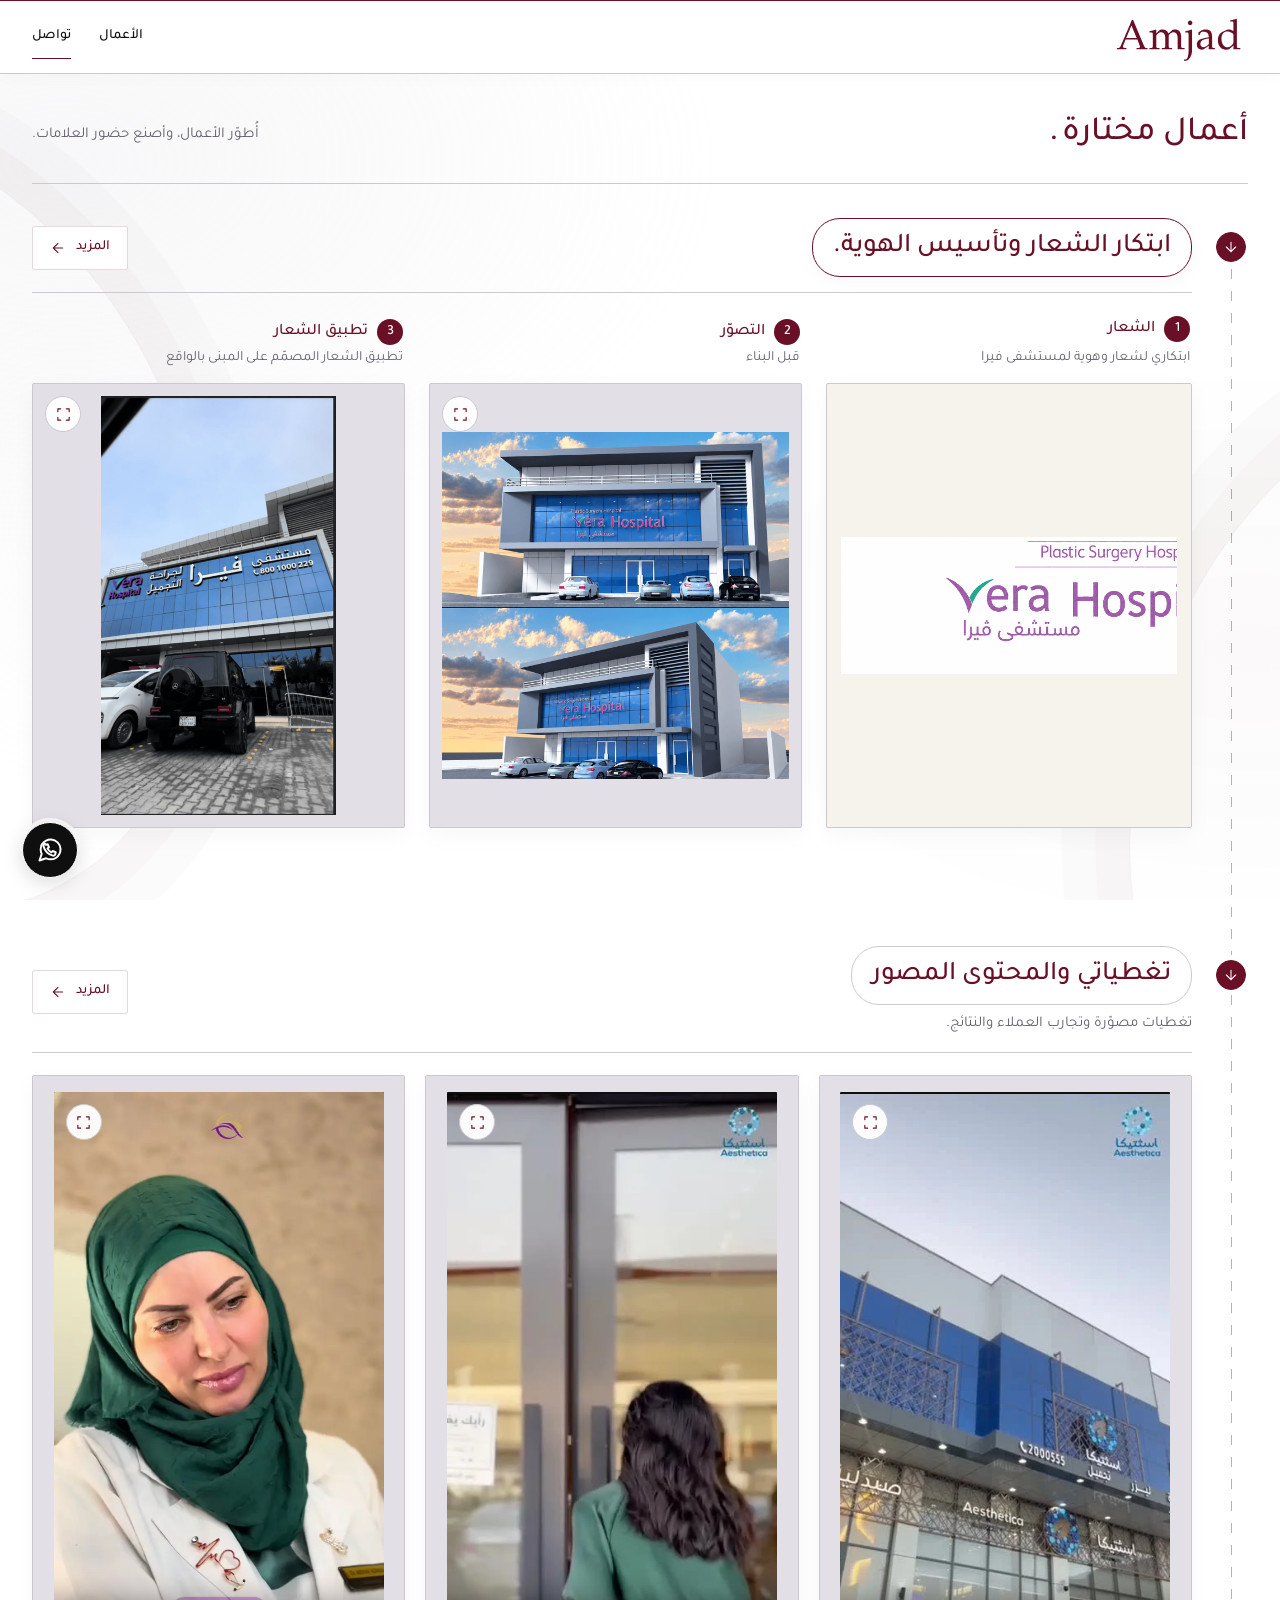
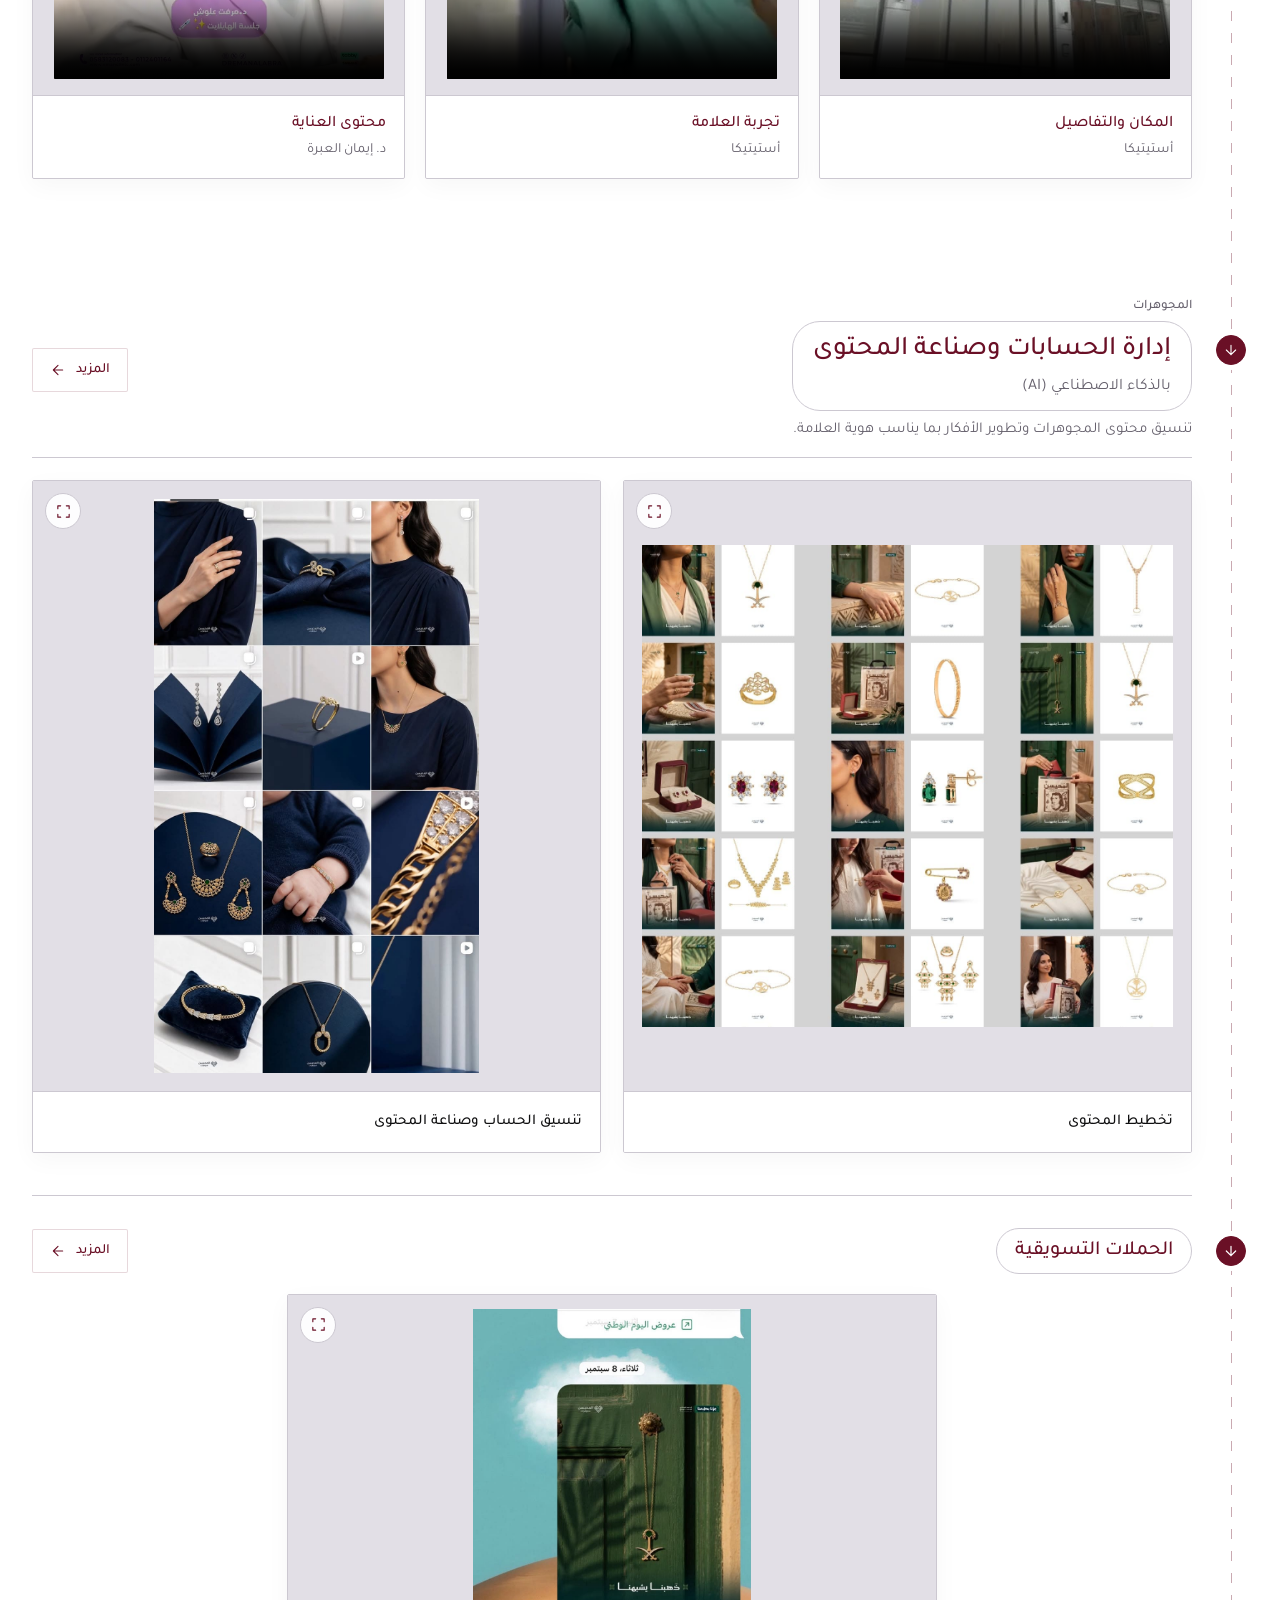
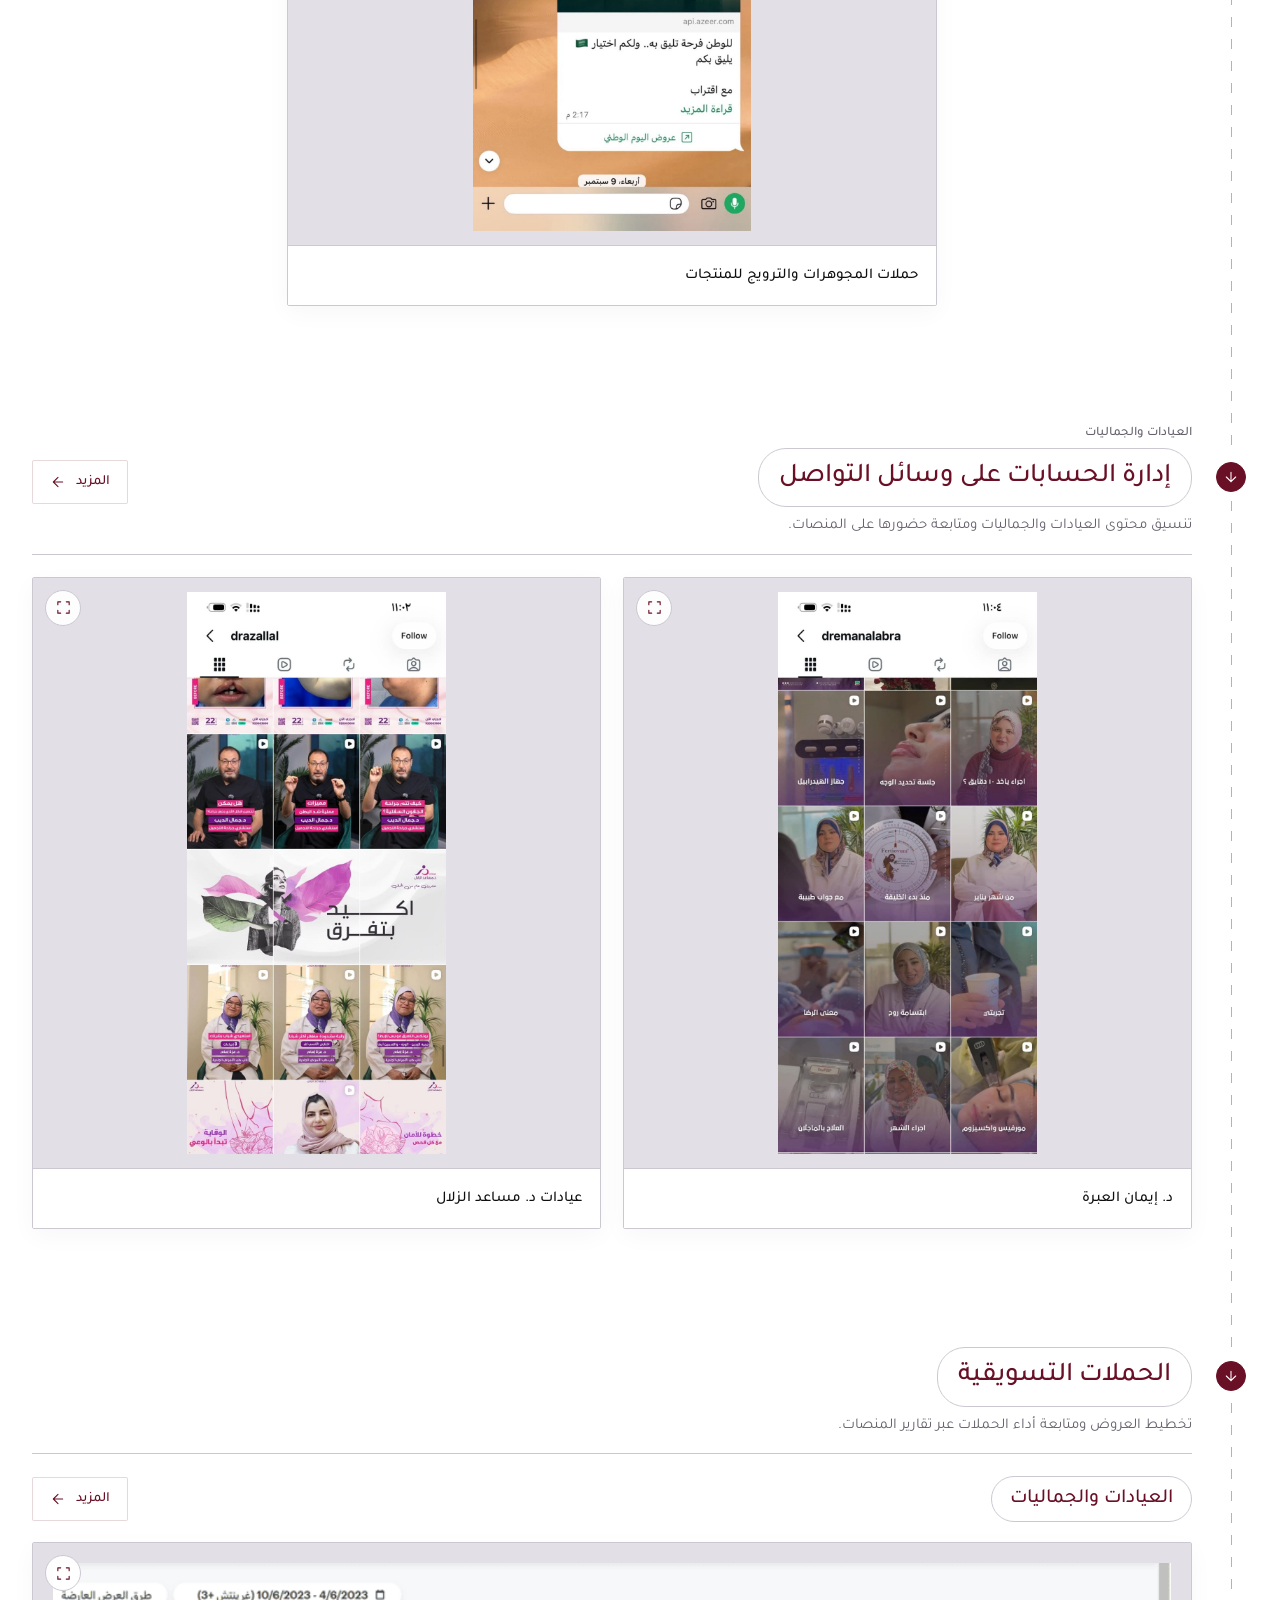
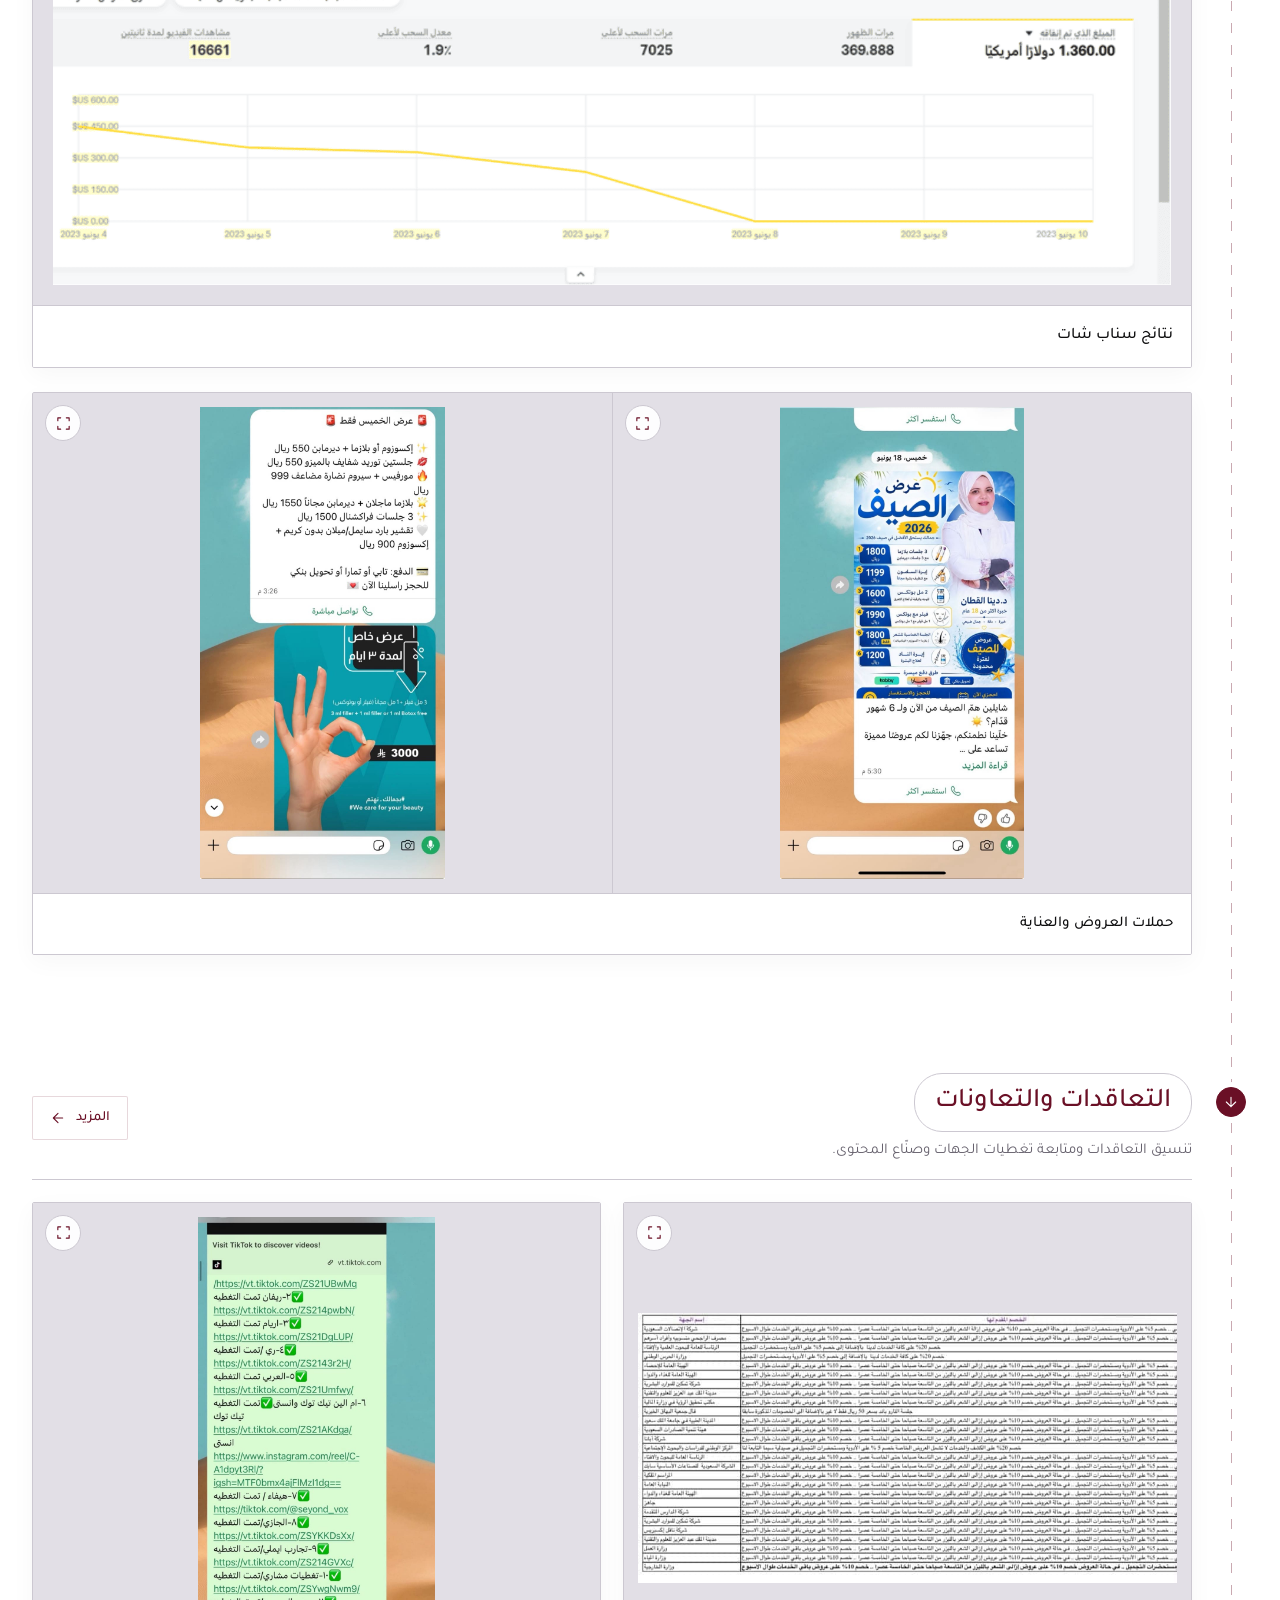
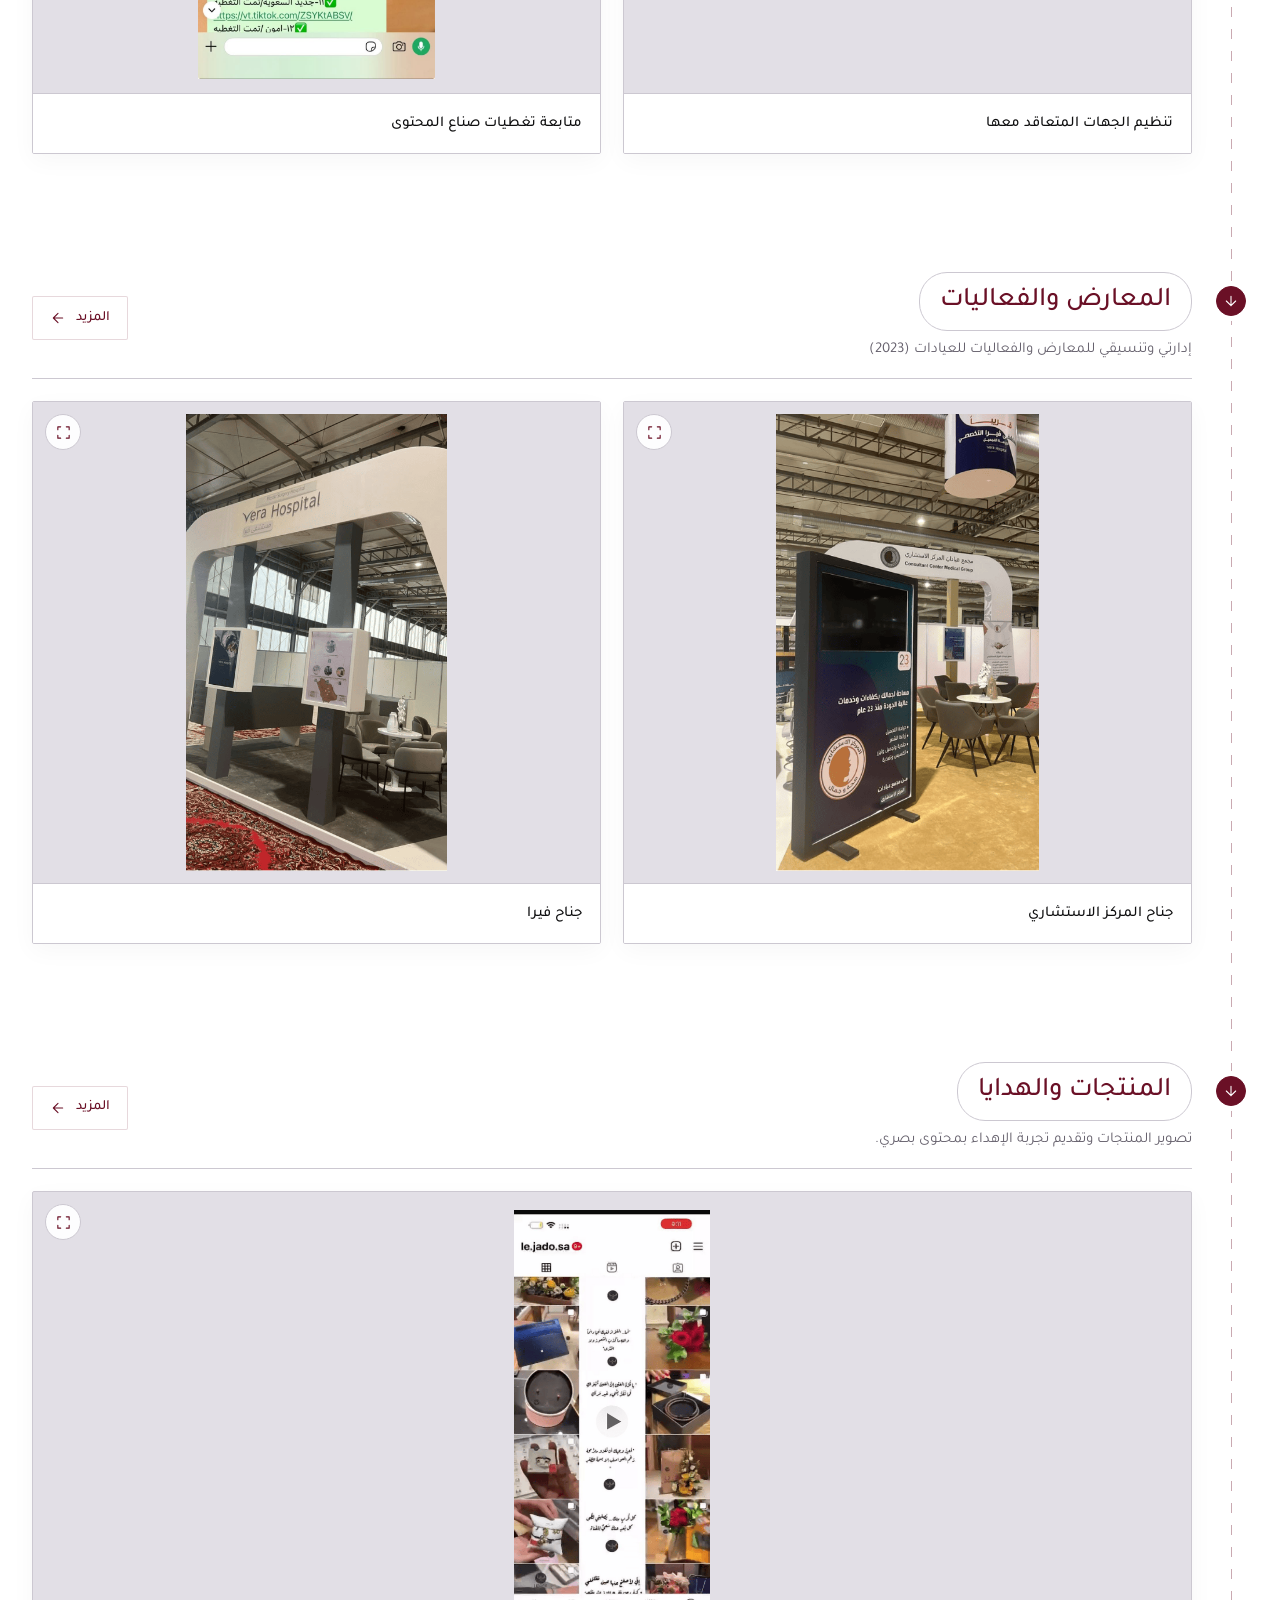
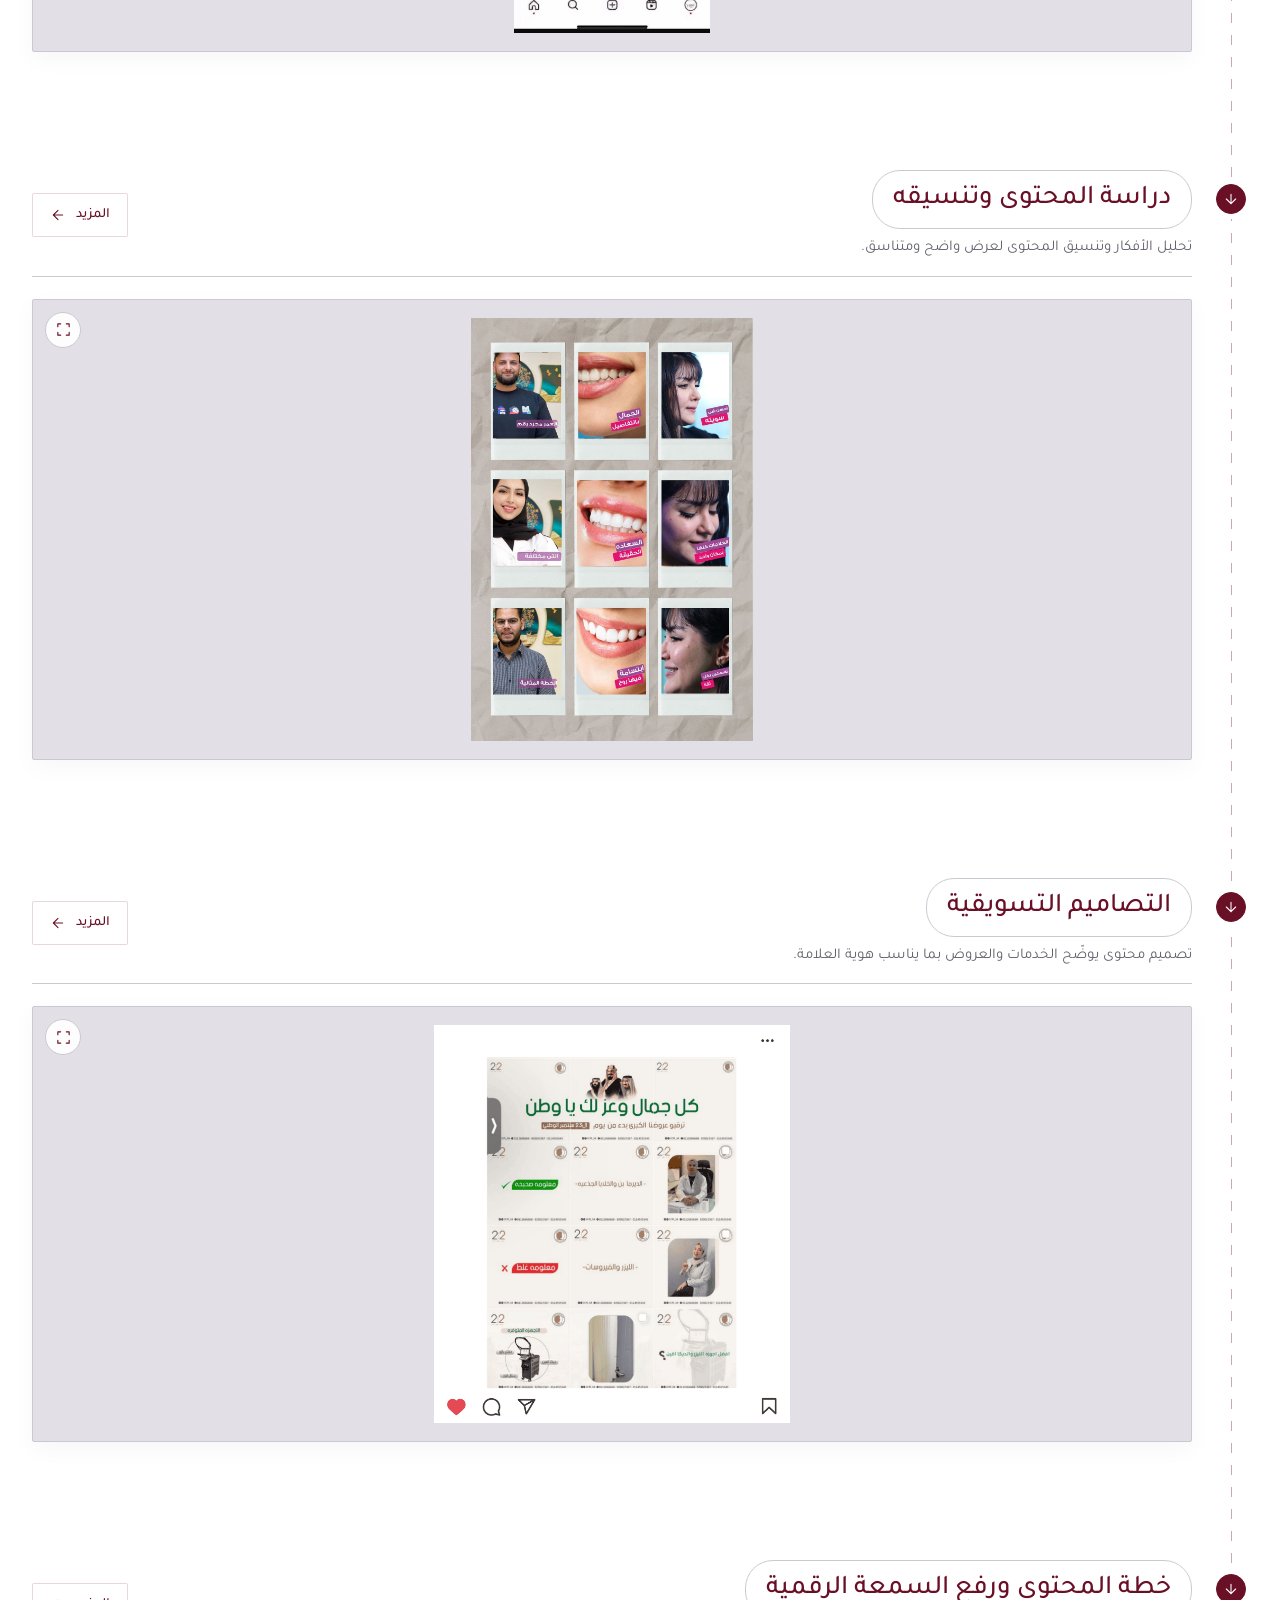
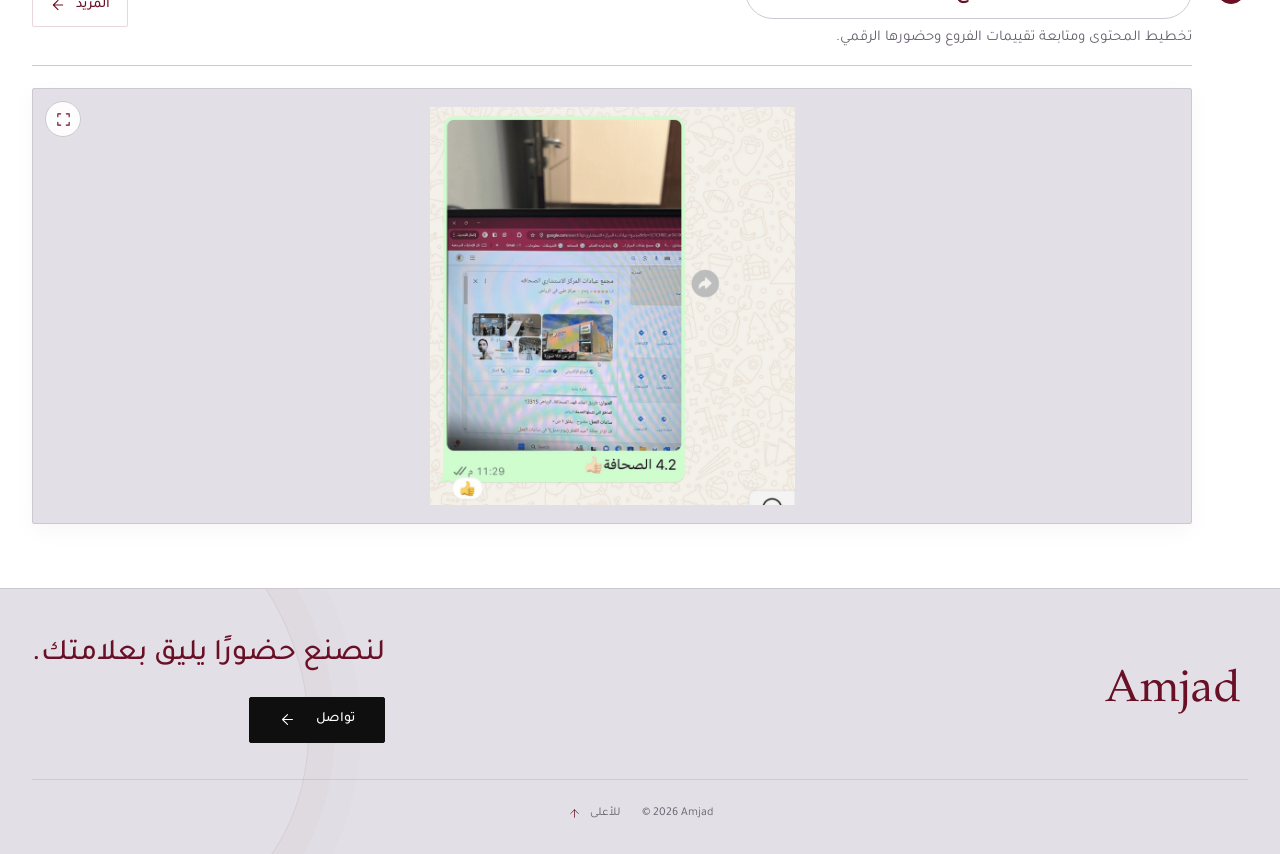
==== commit 3cab034c: "Add files via upload" ====
--- a/Amjad.html
+++ b/Amjad.html
@@ -379,10 +379,10 @@
   min-width: 96px;
   min-height: 44px;
   padding: 10px 16px;
-  border: 1px solid var(--ink);
+  border: 1px solid #6a102629;
   border-radius: 2px;
-  background: var(--ink);
-  color: var(--cream);
+  background: #fff;
+  color: var(--plum);
   font-size: 14px;
   font-weight: 500;
   line-height: 1.3;
@@ -396,8 +396,8 @@
 }
 
 .more-link svg {
-  width: 18px;
-  height: 18px;
+  width: 16px;
+  height: 16px;
   padding: 0;
   border: 0;
   border-radius: 0;
@@ -406,9 +406,9 @@
 }
 
 .more-link:hover {
-  background: var(--plum);
-  border-color: var(--plum);
-  color: var(--cream)
+  background: #6a102608;
+  border-color: #6a10264d;
+  color: var(--plum)
 }
 
 .media-card {
@@ -1432,10 +1432,10 @@
 
 @media(max-width:780px) {
   .hero {
-    min-height: 88px;
-    margin-top: 14px;
-    margin-bottom: 30px;
-    padding: 20px 0
+    min-height: 0;
+    margin-top: 8px;
+    margin-bottom: 22px;
+    padding: 16px 0
   }
 
   .hero h1 {
@@ -1447,20 +1447,42 @@
   }
 
   .work-section {
-    padding-inline-start: 42px
+    --flow-gutter: 46px;
+    --flow-rail: 14px;
+    padding-inline-start: var(--flow-gutter)
   }
 
   .work-section::before {
-    right: 15.5px
-  }
-
+    display: block;
+    right: calc(var(--flow-rail) - .5px);
+    background: repeating-linear-gradient(to bottom,#6a102626 0 4px,transparent 4px 18px)
+  }
+
+  /* A separate rail leaves 20px between each visible circle and the heading. */
   .section-flow {
-    right: -48px;
-    top: 5px
+    display: grid;
+    right: calc(var(--flow-rail) - var(--flow-gutter) - 22px);
+    top: 2px;
+    bottom: auto
   }
 
   .section-flow.with-sector {
-    top: 29px
+    top: 34px
+  }
+
+  .section-flow::before {
+    inset: 10px;
+    box-shadow: 0 0 0 5px var(--paper)
+  }
+
+  .section-flow svg {
+    width: 12px;
+    height: 12px
+  }
+
+  .sector-heading .subsection-flow {
+    top: 50%;
+    transform: translateY(-50%)
   }
 
   .planning-preview .media-frame {
@@ -1487,7 +1509,7 @@
   }
 
   :root {
-    --section-gap: 98px
+    --section-gap: 72px
   }
 
   .wrap {
@@ -1514,22 +1536,80 @@
     flex-wrap: wrap
   }
 
-  .project-heading {
-    gap: 22px;
-    margin-bottom: 20px
-  }
-
-  .project-heading h2 {
-    font-size: 24px
-  }
-
-  .more-link {
-    font-size: 14px
+  .project-heading,.single-project .project-heading {
+    position: relative;
+    display: grid;
+    grid-template-columns: minmax(0,1fr) auto;
+    align-items: start;
+    gap: 12px 14px;
+    min-height: 0;
+    margin-bottom: 22px;
+    padding: 0 0 16px
+  }
+
+  /* Keep the title and action together, with the description across both columns. */
+  .project-heading .heading-copy {
+    display: contents;
+    position: static
+  }
+
+  .project-heading h2,.single-project .project-heading h2 {
+    grid-column: 1;
+    grid-row: 1;
+    justify-self: start;
+    max-width: 100%;
+    padding: 7px 14px;
+    font-size: 20px;
+    line-height: 1.5;
+    text-wrap: balance
+  }
+
+  .project-heading>.more-link {
+    grid-column: 2;
+    grid-row: 1;
+    align-self: start;
+    justify-self: end;
+    min-width: 76px;
+    min-height: 44px;
+    padding: 8px 10px;
+    gap: 6px;
+    font-size: 13px
+  }
+
+  .more-link svg {
+    width: 14px;
+    height: 14px
+  }
+
+  .project-heading:not(:has(>.more-link)) h2 {
+    grid-column: 1/-1
+  }
+
+  .project-heading .section-description {
+    grid-column: 1/-1;
+    grid-row: 2;
+    max-width: none;
+    margin-top: 0
+  }
+
+  .project-heading .sector-label {
+    grid-column: 1/-1;
+    grid-row: 1;
+    margin-bottom: 0
+  }
+
+  .project-heading:has(.sector-label) h2,
+  .project-heading:has(.sector-label)>.more-link {
+    grid-row: 2
+  }
+
+  .project-heading:has(.sector-label) .section-description {
+    grid-row: 3
   }
 
   .vera-journey {
     grid-template-columns: 1fr;
-    gap: 26px
+    gap: 18px
   }
 
   .vera-logo-stage figcaption {
@@ -1628,17 +1708,12 @@
   }
 
   .single-project .project-heading {
-    flex-direction: row;
-    align-items: center;
-    justify-content: space-between;
-    gap: 22px;
-    margin-bottom: 20px;
-    padding: 0 0 15px
+    align-items: start
   }
 
   .single-project .project-heading h2 {
-    font-size: 24px;
-    max-width: none
+    font-size: 20px;
+    max-width: 100%
   }
 
   .portrait-preview {
@@ -1666,10 +1741,10 @@
 
 @media(max-width:560px) {
   .hero {
-    min-height: 92px;
-    margin-top: 10px;
-    margin-bottom: 28px;
-    padding: 16px 0
+    min-height: 0;
+    margin-top: 6px;
+    margin-bottom: 18px;
+    padding: 12px 0
   }
 
   .hero-copy {
@@ -1706,35 +1781,8 @@
     display: none
   }
 
-  .work-section {
-    padding-inline-start: 28px
-  }
-
-  .work-section::before {
-    right: 11.5px;
-    background: repeating-linear-gradient(to bottom,#6a10265c 0 8px,transparent 8px 18px)
-  }
-
-  .section-flow {
-    right: -38px;
-    top: 3px
-  }
-
-  .section-flow.with-sector {
-    top: 27px
-  }
-
-  .project-heading .heading-copy {
-    grid-column: 1/-1
-  }
-
-  .project-heading>.more-link {
-    grid-column: 2;
-    justify-self: end
-  }
-
   .project-heading h2 {
-    padding: 8px 14px;
+    padding: 7px 12px;
     border-radius: 25px
   }
 
@@ -1743,7 +1791,7 @@
   }
 
   .planning-preview .media-frame {
-    height: 345px;
+    height: clamp(250px,76vw,340px);
     padding: 6px
   }
 
@@ -1754,8 +1802,8 @@
 
   .section-description {
     font-size: 14px;
-    line-height: 1.7;
-    margin-top: 6px
+    line-height: 1.65;
+    margin-top: 0
   }
 
   .campaign-preview .media-frame {
@@ -1769,7 +1817,7 @@
   }
 
   .account-content-campaigns {
-    margin-top: 26px;
+    margin-top: 32px;
     padding-top: 24px
   }
 
@@ -1787,7 +1835,7 @@
     display: grid;
     grid-template-columns: minmax(0,1fr) auto;
     gap: 14px;
-    margin-bottom: 16px
+    margin-bottom: 22px
   }
 
   .sector-heading h3 {
@@ -1804,8 +1852,18 @@
   }
 
   .commerce-grid .media-frame {
-    height: 340px;
+    height: clamp(260px,72vw,330px);
     padding: 5px
+  }
+
+  .commerce-grid {
+    align-items: start
+  }
+
+  .contract-register .media-frame {
+    height: auto;
+    min-height: 0;
+    aspect-ratio: 2/1
   }
 
   .floating-whatsapp {
@@ -1840,37 +1898,33 @@
   }
 
   :root {
-    --section-gap: 88px
+    --section-gap: 68px
   }
 
   .project-heading {
-    display: grid;
-    grid-template-columns: minmax(0,1fr) auto;
-    align-items: center;
-    gap: 14px;
-    margin-bottom: 18px
+    gap: 12px 14px;
+    margin-bottom: 22px;
+    padding-bottom: 16px
   }
 
   .project-heading h2,.single-project .project-heading h2 {
-    font-size: 21px;
+    font-size: 18px;
     line-height: 1.5
   }
 
   .more-link {
-    font-size: 14px;
-    min-width: 92px
+    font-size: 13px;
+    min-width: 76px
   }
 
   .single-project .project-heading {
-    display: grid;
-    grid-template-columns: minmax(0,1fr) auto;
-    gap: 14px;
-    align-items: center
+    gap: 12px 14px;
+    align-items: start
   }
 
   .vera-logo-board {
     min-height: 0;
-    padding: 16px
+    padding: 12px
   }
 
   .vera-logo-stage figcaption {
@@ -1887,8 +1941,8 @@
 
   .vera-stage.vera-preview figcaption {
     font-size: 14px;
-    min-height: 72px;
-    padding-bottom: 12px
+    min-height: 58px;
+    padding-bottom: 10px
   }
 
   .vera-preview .media-frame {
@@ -1942,9 +1996,9 @@
   }
 
   .video-card figcaption {
-    padding: 15px 13px;
+    padding: 12px 13px;
     gap: 4px;
-    min-height: 80px
+    min-height: 72px
   }
 
   .video-topic {
@@ -1996,6 +2050,18 @@
 
   .portrait-preview .media-frame {
     height: clamp(430px,152vw,620px)
+  }
+
+  /* Let these shorter artwork previews use their natural height. */
+  #study .single-preview .media-frame,
+  #designs .single-preview .media-frame {
+    height: auto;
+    aspect-ratio: auto
+  }
+
+  #study .single-preview .media-frame img,
+  #designs .single-preview .media-frame img {
+    height: auto
   }
 
   #planning-reputation .single-preview .media-frame {
@@ -2027,8 +2093,8 @@
   }
 
   .site-footer {
-    margin-top: 48px;
-    padding-top: 30px;
+    margin-top: 36px;
+    padding-top: 26px;
     padding-bottom: calc(48px + env(safe-area-inset-bottom,0px))
   }
 
@@ -2131,7 +2197,7 @@
 
 @media(max-width:380px) {
   .project-heading h2,.single-project .project-heading h2 {
-    font-size: 20px
+    font-size: 17px
   }
 
   .account-grid .media-frame {
@@ -2171,7 +2237,6 @@
   }
 
 }
-
 </style>
 </head>
 <body>
@@ -2508,7 +2573,7 @@
 </button>
 </div>
 <figure class="media-card single-preview portrait-preview">
-<button class="media-frame" type="button" data-gallery="study" data-start="0" aria-label="تكبير: دراسة وتنسيق المحتوى"><img src="tech5.jpeg" alt="دراسة وتنسيق المحتوى" loading="lazy" decoding="async"><span class="media-expand">
+<button class="media-frame" type="button" data-gallery="study" data-start="0" aria-label="تكبير: دراسة وتنسيق المحتوى"><img src="tech5.jpeg" width="1066" height="1600" alt="دراسة وتنسيق المحتوى" loading="lazy" decoding="async"><span class="media-expand">
 <svg viewBox="0 0 24 24" fill="none" stroke="currentColor" stroke-width="1.6" stroke-linecap="round" stroke-linejoin="round" aria-hidden="true" focusable="false"><path d="M8 4H4v4 M16 4h4v4 M4 16v4h4 M20 16v4h-4"/>
 </svg></span>
 </button>
@@ -2528,7 +2593,7 @@
 </button>
 </div>
 <figure class="media-card single-preview wide-preview">
-<button class="media-frame" type="button" data-gallery="designs" data-start="0" aria-label="تكبير: المحتوى التسويقي"><img src="pr  is.png" alt="المحتوى التسويقي" loading="lazy" decoding="async"><span class="media-expand">
+<button class="media-frame" type="button" data-gallery="designs" data-start="0" aria-label="تكبير: المحتوى التسويقي"><img src="pr  is.png" width="706" height="786" alt="المحتوى التسويقي" loading="lazy" decoding="async"><span class="media-expand">
 <svg viewBox="0 0 24 24" fill="none" stroke="currentColor" stroke-width="1.6" stroke-linecap="round" stroke-linejoin="round" aria-hidden="true" focusable="false"><path d="M8 4H4v4 M16 4h4v4 M4 16v4h4 M20 16v4h-4"/>
 </svg></span>
 </button>
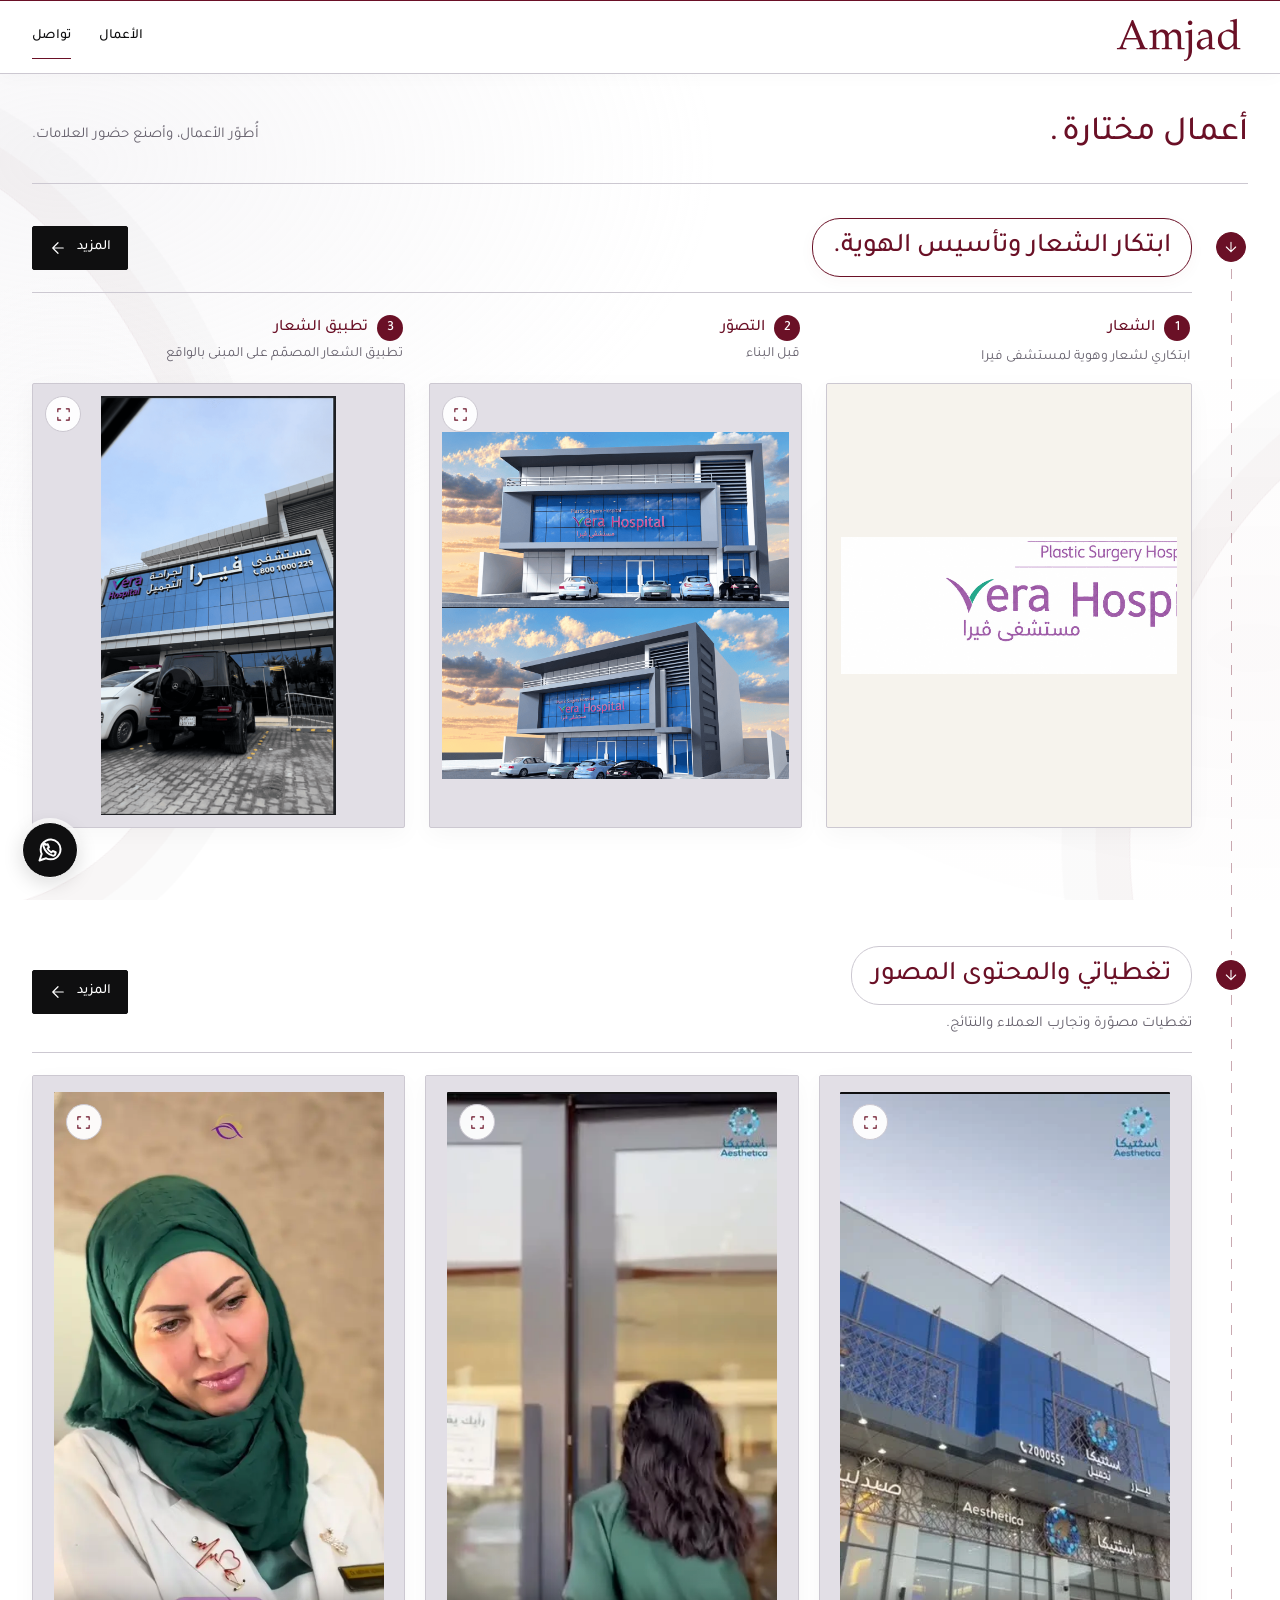
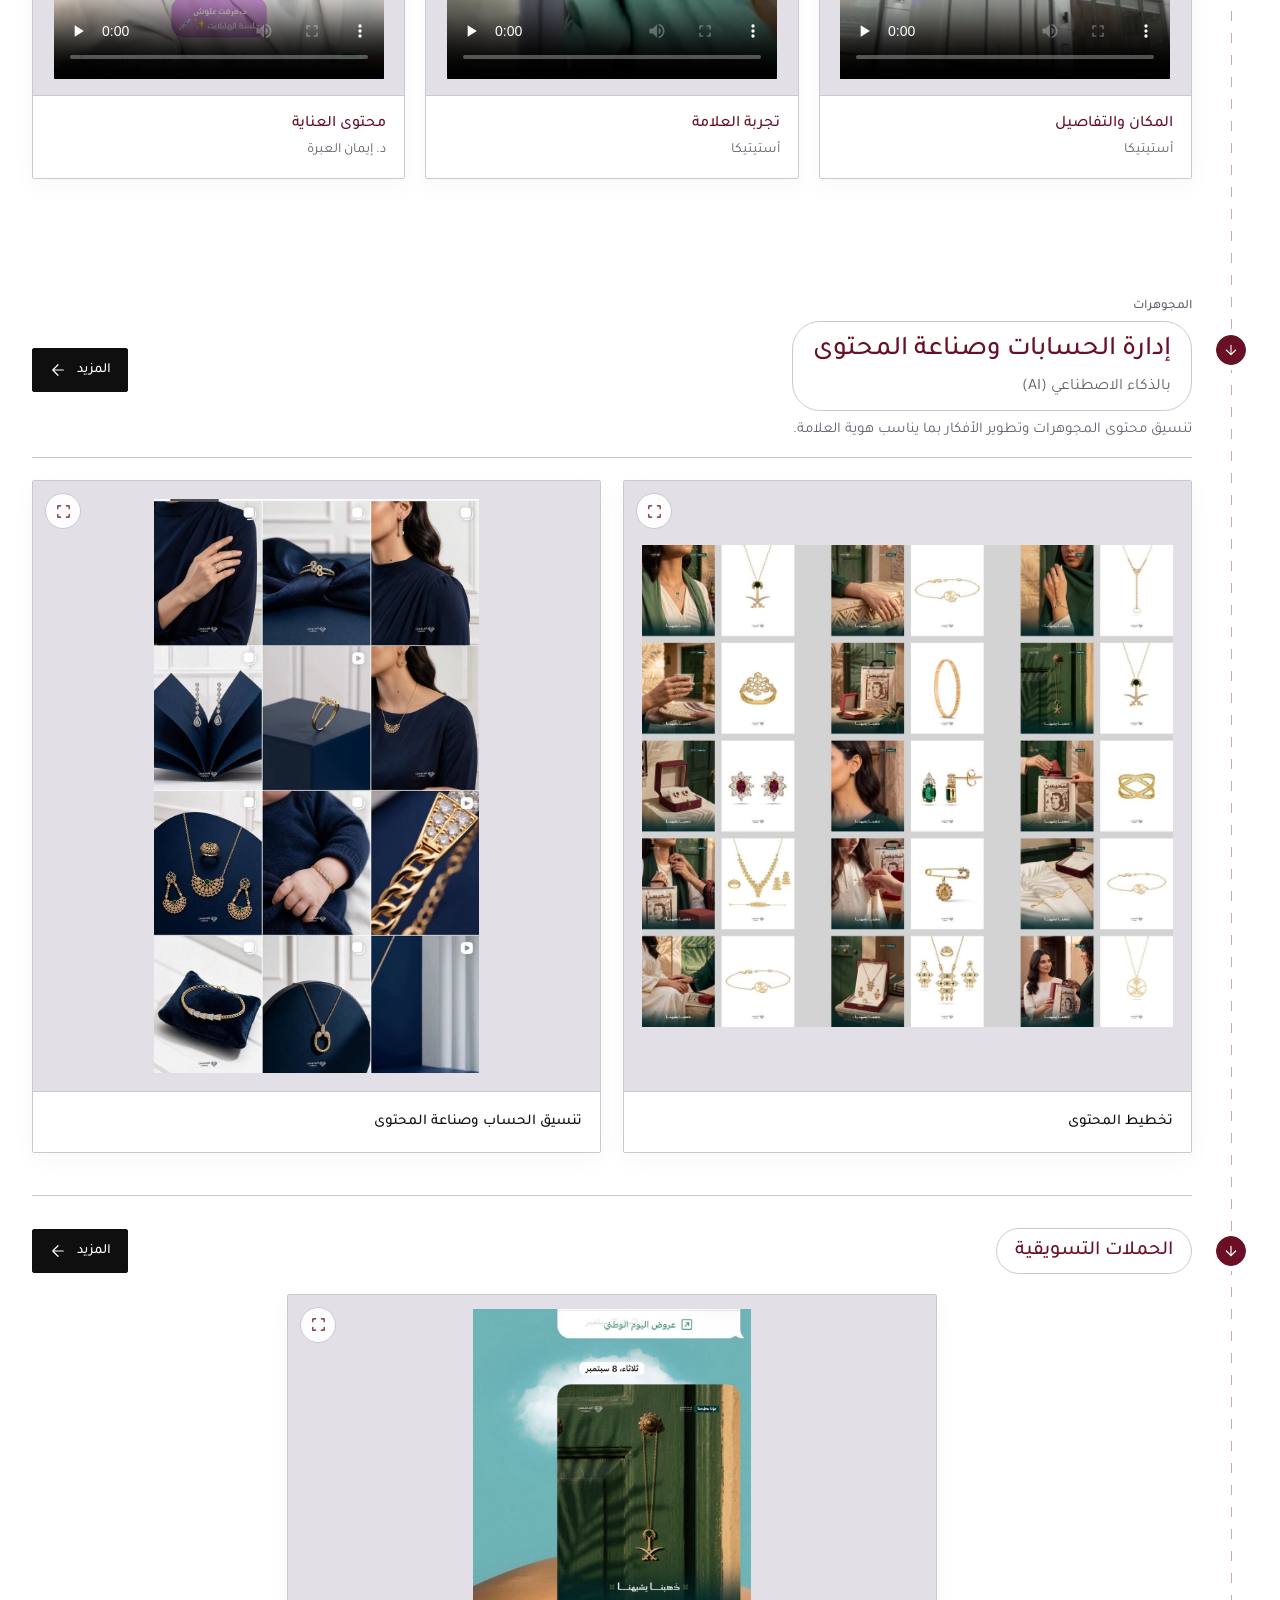
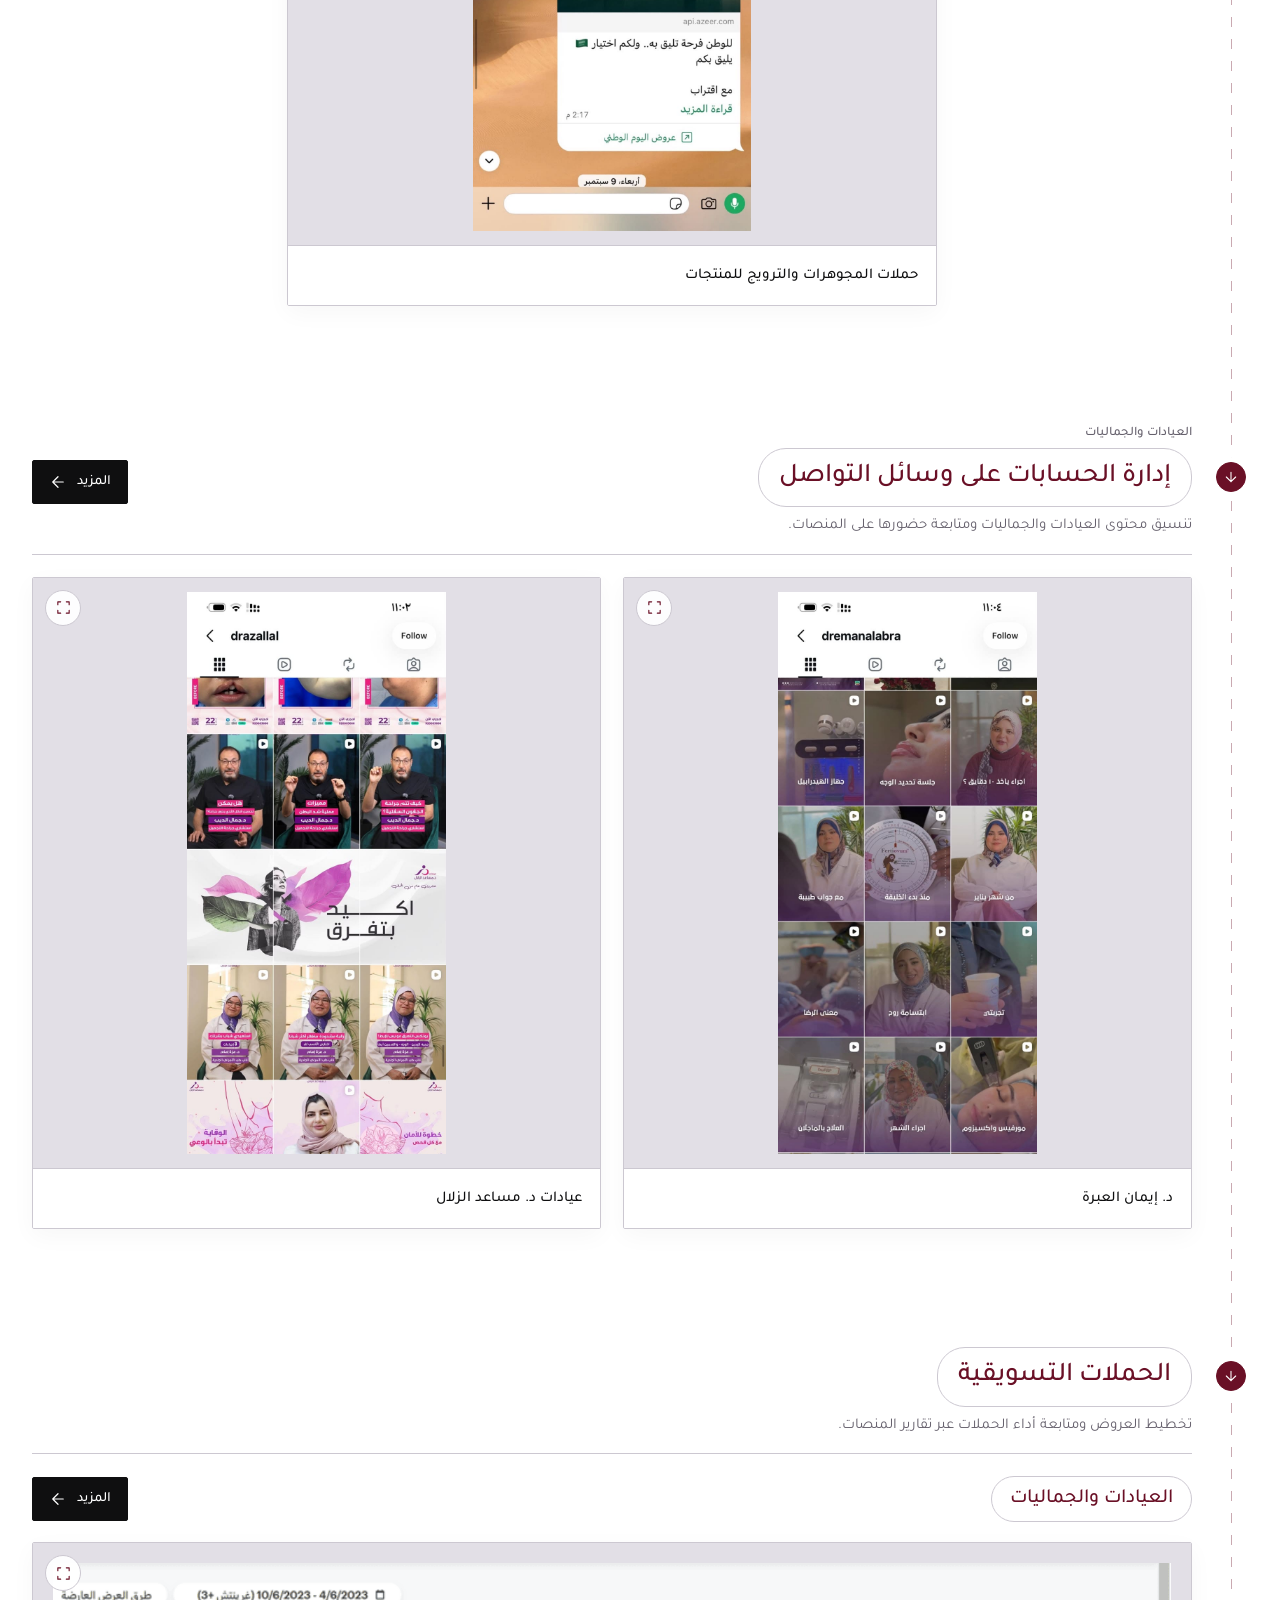
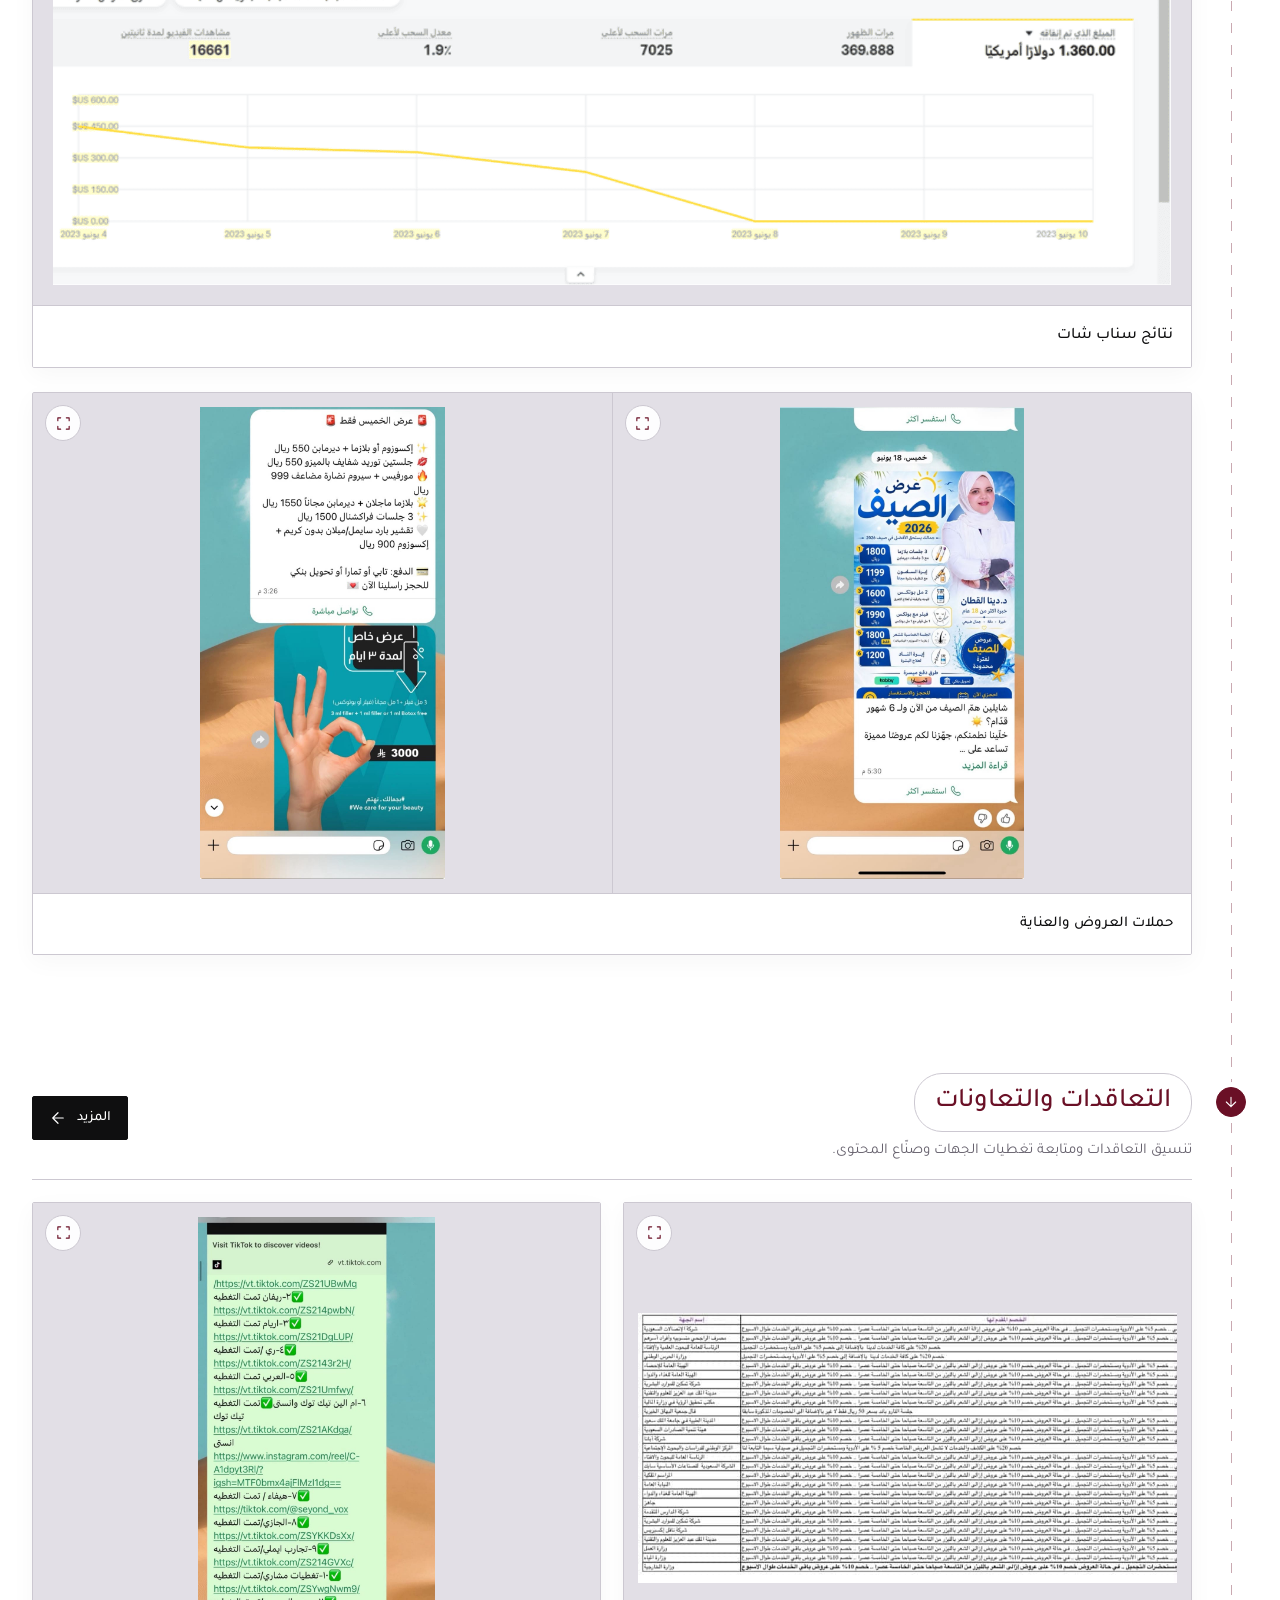
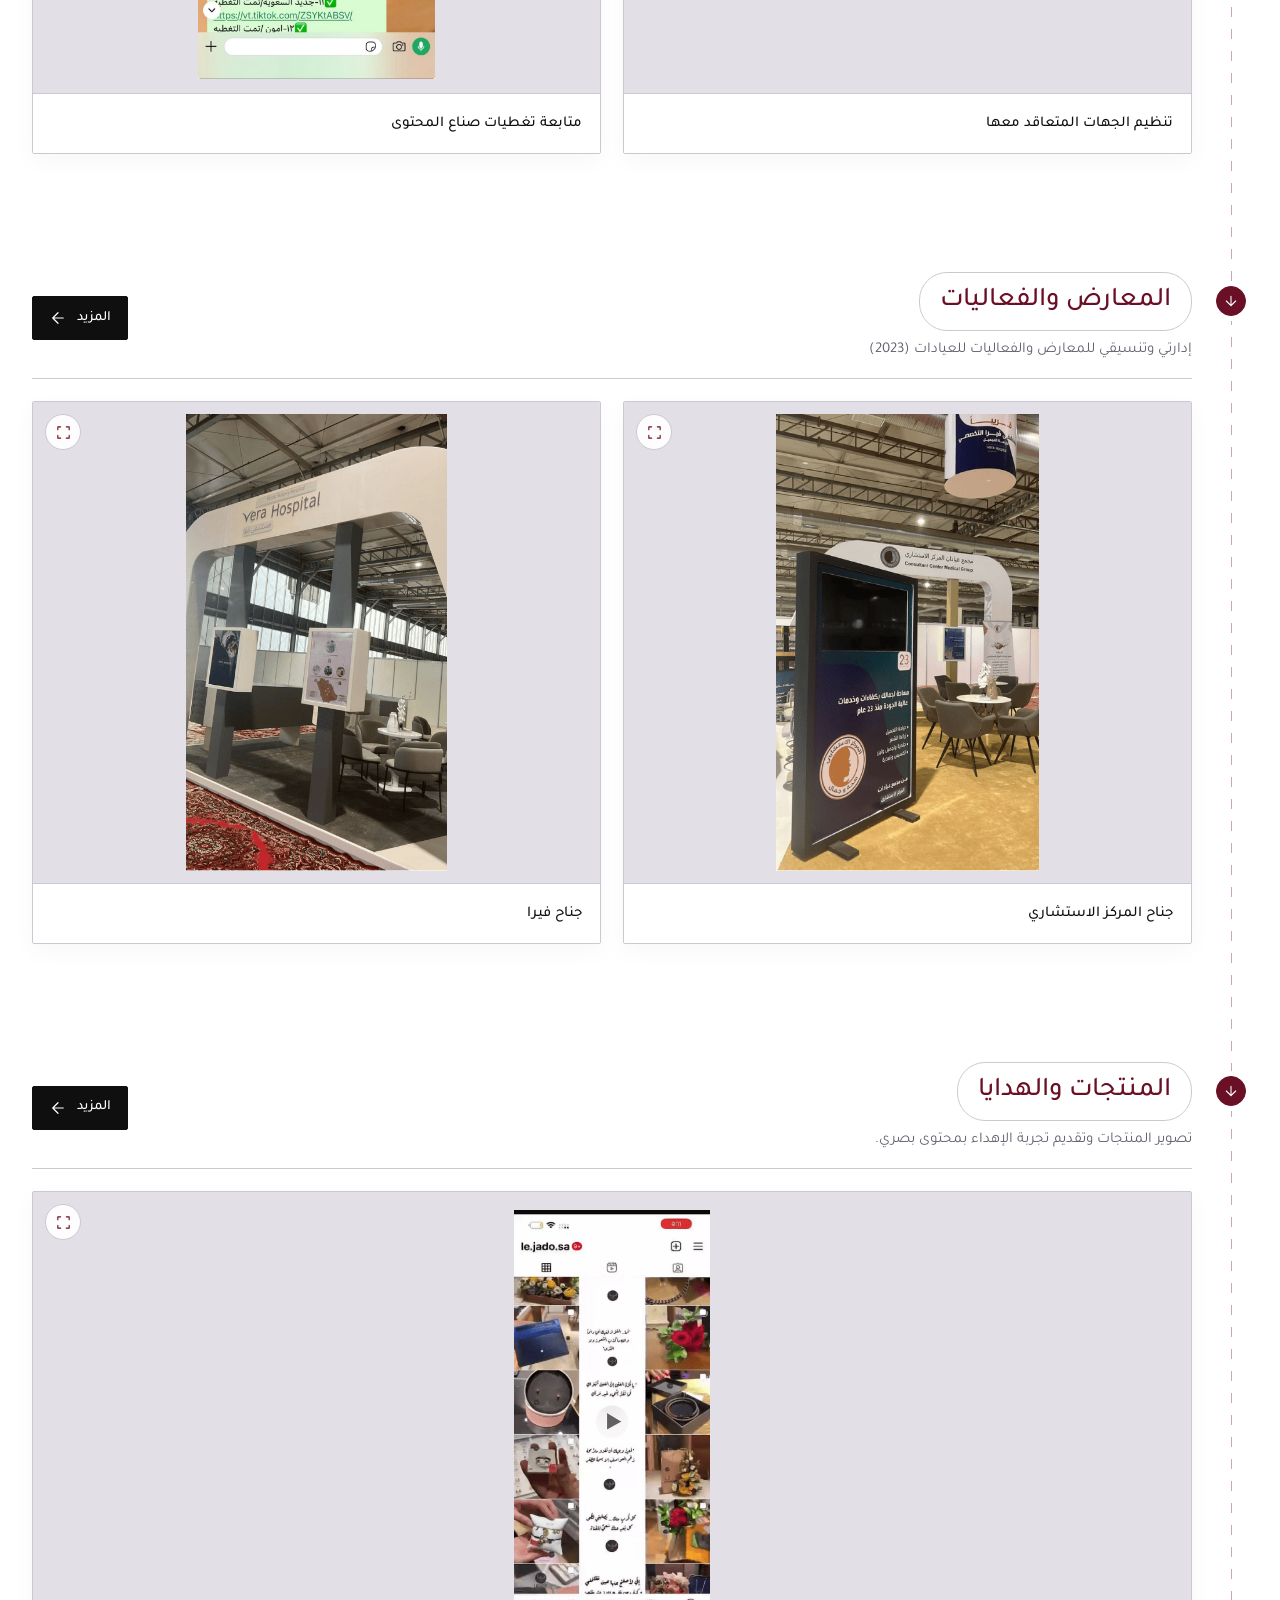
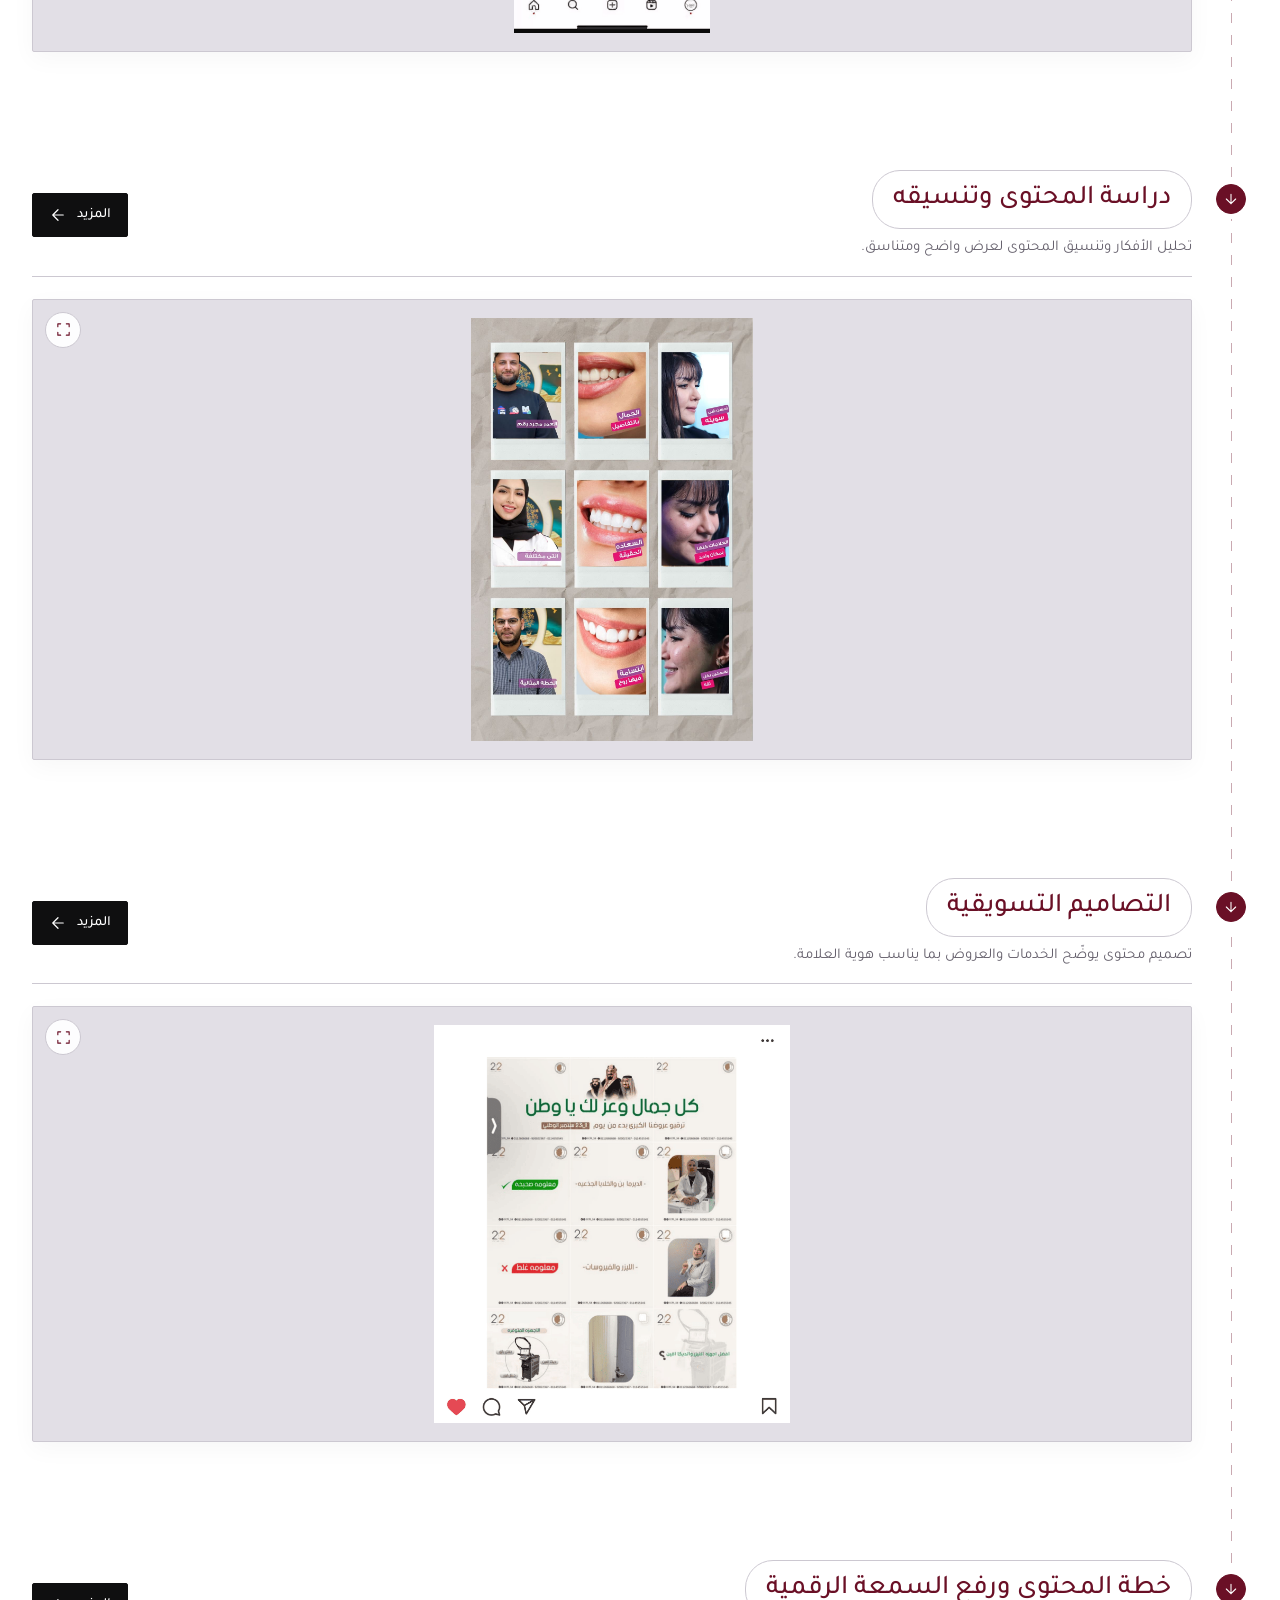
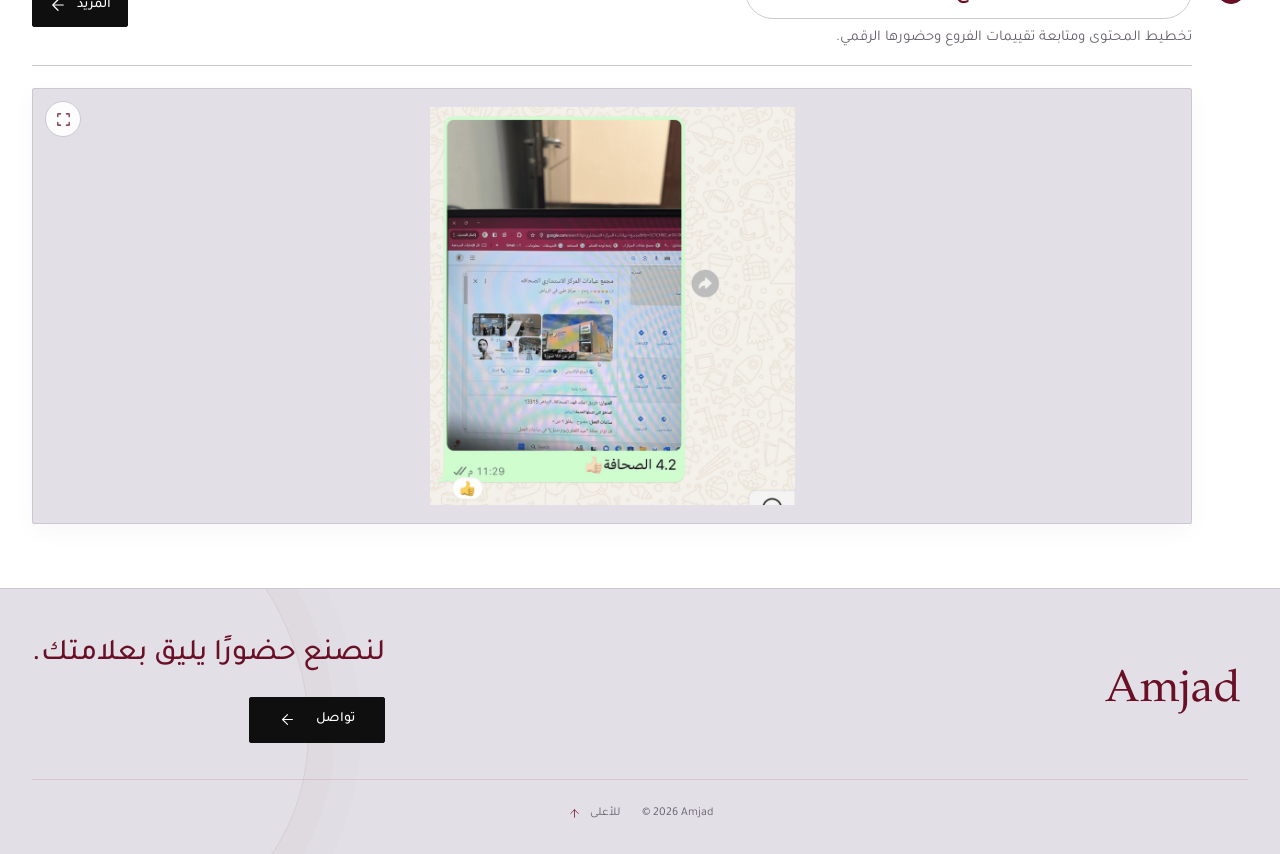
==== commit c39291a1: "Add files via upload" ====
--- a/Amjad.html
+++ b/Amjad.html
@@ -379,10 +379,10 @@
   min-width: 96px;
   min-height: 44px;
   padding: 10px 16px;
-  border: 1px solid #6a102629;
+  border: 1px solid var(--ink);
   border-radius: 2px;
-  background: #fff;
-  color: var(--plum);
+  background: var(--ink);
+  color: var(--cream);
   font-size: 14px;
   font-weight: 500;
   line-height: 1.3;
@@ -396,8 +396,8 @@
 }
 
 .more-link svg {
-  width: 16px;
-  height: 16px;
+  width: 18px;
+  height: 18px;
   padding: 0;
   border: 0;
   border-radius: 0;
@@ -406,9 +406,9 @@
 }
 
 .more-link:hover {
-  background: #6a102608;
-  border-color: #6a10264d;
-  color: var(--plum)
+  background: var(--plum);
+  border-color: var(--plum);
+  color: var(--cream)
 }
 
 .media-card {
@@ -731,7 +731,7 @@
   display: flex;
   flex: 1;
   flex-direction: column;
-  justify-content: flex-end;
+  justify-content: flex-start;
   min-height: 68px;
   padding: 0 2px 14px;
   font-size: 16px;
@@ -803,8 +803,13 @@
 
 .vera-phase-name {
   display: flex;
-  align-items: center;
+  align-items: flex-start;
+  min-height: 26px;
   gap: 9px
+}
+
+.vera-phase-name>:not(.vera-stage-number) {
+  line-height: 26px
 }
 
 .vera-stage-number {
@@ -1281,17 +1286,6 @@
   font-size: 11px
 }
 
-.gallery-download {
-  display: inline-block;
-  margin-top: 13px;
-  font-size: 14px;
-  border-bottom: 1px solid var(--accent)
-}
-
-.gallery-download[hidden] {
-  display: none
-}
-
 .media-error {
   padding: 24px;
   text-align: center
@@ -1462,12 +1456,12 @@
   .section-flow {
     display: grid;
     right: calc(var(--flow-rail) - var(--flow-gutter) - 22px);
-    top: 2px;
+    top: 0;
     bottom: auto
   }
 
   .section-flow.with-sector {
-    top: 34px
+    top: 32px
   }
 
   .section-flow::before {
@@ -1541,7 +1535,7 @@
     display: grid;
     grid-template-columns: minmax(0,1fr) auto;
     align-items: start;
-    gap: 12px 14px;
+    gap: 12px 10px;
     min-height: 0;
     margin-bottom: 22px;
     padding: 0 0 16px
@@ -1558,10 +1552,12 @@
     grid-row: 1;
     justify-self: start;
     max-width: 100%;
-    padding: 7px 14px;
-    font-size: 20px;
+    padding: 7px 12px;
+    font-size: 18px;
     line-height: 1.5;
-    text-wrap: balance
+    text-wrap: wrap;
+    overflow-wrap: normal;
+    word-break: normal
   }
 
   .project-heading>.more-link {
@@ -1569,16 +1565,41 @@
     grid-row: 1;
     align-self: start;
     justify-self: end;
-    min-width: 76px;
-    min-height: 44px;
-    padding: 8px 10px;
-    gap: 6px;
-    font-size: 13px
+    margin-top: 3px
+  }
+
+  .heading-phrase {
+    white-space: nowrap
+  }
+
+  .more-link {
+    position: relative;
+    min-width: 56px;
+    min-height: 30px;
+    padding: 4px;
+    gap: 4px;
+    border-color: #6a102629;
+    background: #fff;
+    color: var(--plum);
+    font-size: 12px
+  }
+
+  /* A smaller visible rectangle retains a 44px touch target. */
+  .more-link::after {
+    content: '';
+    position: absolute;
+    inset: -7px 0
+  }
+
+  .more-link:hover {
+    background: #6a102608;
+    border-color: #6a10264d;
+    color: var(--plum)
   }
 
   .more-link svg {
-    width: 14px;
-    height: 14px
+    width: 12px;
+    height: 12px
   }
 
   .project-heading:not(:has(>.more-link)) h2 {
@@ -1712,7 +1733,7 @@
   }
 
   .single-project .project-heading h2 {
-    font-size: 20px;
+    font-size: 18px;
     max-width: 100%
   }
 
@@ -1781,8 +1802,16 @@
     display: none
   }
 
-  .project-heading h2 {
-    padding: 7px 12px;
+  .section-flow {
+    top: -3px
+  }
+
+  .section-flow.with-sector {
+    top: 30px
+  }
+
+  .project-heading h2,.single-project .project-heading h2 {
+    padding: 6px 8px;
     border-radius: 25px
   }
 
@@ -1834,12 +1863,14 @@
   .sector-heading {
     display: grid;
     grid-template-columns: minmax(0,1fr) auto;
-    gap: 14px;
+    gap: 8px;
     margin-bottom: 22px
   }
 
   .sector-heading h3 {
-    font-size: 18px
+    font-size: 16px;
+    text-wrap: wrap;
+    overflow-wrap: normal
   }
 
   .sector-group+.sector-group {
@@ -1902,23 +1933,18 @@
   }
 
   .project-heading {
-    gap: 12px 14px;
+    gap: 12px 8px;
     margin-bottom: 22px;
     padding-bottom: 16px
   }
 
   .project-heading h2,.single-project .project-heading h2 {
-    font-size: 18px;
+    font-size: 16px;
     line-height: 1.5
   }
 
-  .more-link {
-    font-size: 13px;
-    min-width: 76px
-  }
-
   .single-project .project-heading {
-    gap: 12px 14px;
+    gap: 12px 8px;
     align-items: start
   }
 
@@ -2197,7 +2223,7 @@
 
 @media(max-width:380px) {
   .project-heading h2,.single-project .project-heading h2 {
-    font-size: 17px
+    font-size: 16px
   }
 
   .account-grid .media-frame {
@@ -2413,7 +2439,7 @@
 <svg viewBox="0 0 24 24" fill="none" stroke="currentColor" stroke-width="1.6" stroke-linecap="round" stroke-linejoin="round" aria-hidden="true" focusable="false"><path d="M12 5v14 M5 12l7 7 7-7"/>
 </svg></a>
 <p class="sector-label">العيادات والجماليات</p>
-<h2 id="title-social">إدارة الحسابات على وسائل التواصل</h2>
+<h2 id="title-social">إدارة الحسابات <span class="heading-phrase">على وسائل التواصل</span></h2>
 <p class="section-description">تنسيق محتوى العيادات والجماليات ومتابعة حضورها على المنصات.</p>
 </div>
 <button class="more-link" type="button" data-gallery="social" data-start="2" aria-label="المزيد من إدارة حسابات العيادات والجماليات"><span>المزيد</span>
@@ -2604,7 +2630,7 @@
 <div class="heading-copy"><a class="section-flow" href="#contact" aria-label="الانتقال إلى ختام معرض الأعمال">
 <svg viewBox="0 0 24 24" fill="none" stroke="currentColor" stroke-width="1.6" stroke-linecap="round" stroke-linejoin="round" aria-hidden="true" focusable="false"><path d="M12 5v14 M5 12l7 7 7-7"/>
 </svg></a>
-<h2 id="title-presence">خطة المحتوى ورفع السمعة الرقمية</h2>
+<h2 id="title-presence">خطة المحتوى <span class="heading-phrase">ورفع السمعة الرقمية</span></h2>
 <p class="section-description">تخطيط المحتوى ومتابعة تقييمات الفروع وحضورها الرقمي.</p>
 </div>
 <button class="more-link" type="button" data-gallery="presence" data-start="1" aria-label="المزيد من خطة المحتوى ورفع السمعة الرقمية"><span>المزيد</span>
@@ -2669,7 +2695,7 @@
 <svg viewBox="0 0 24 24" fill="none" stroke="currentColor" stroke-width="1.6" stroke-linecap="round" stroke-linejoin="round" aria-hidden="true" focusable="false"><path d="M19 12H5 M12 5l-7 7 7 7"/>
 </svg>
 </button>
-</div><a id="gallery-download" class="gallery-download" hidden download>تحميل خطة يناير</a>
+</div>
 </div>
 </dialog>
 <script>
@@ -3044,8 +3070,7 @@
           "caption": "جدول الموضوعات والأطباء والفروع",
           "type": "image"
         }
-      ],
-      "download": "محتوى الانستقرام,تويتر لشهر يناير(تم الاسترداد تلقائياً).xlsx"
+      ]
     },
     jewelryAds: {
       "title": "الحملات التسويقية — المجوهرات",
@@ -3077,7 +3102,6 @@
   const thumbs = document.getElementById('gallery-thumbs');
   const prev = document.getElementById('gallery-prev');
   const next = document.getElementById('gallery-next');
-  const download = document.getElementById('gallery-download');
   let currentProject, position = 0, lastTrigger, pointerStart;
 
   function stopVideos() { document.querySelectorAll('video').forEach(v => v.pause()); }
@@ -3115,8 +3139,6 @@
       if(item.type === 'video') {const mark = document.createElement('span'); mark.className = 'thumb-video'; mark.textContent = 'فيديو'; b.append(mark);}
       b.addEventListener('click',() => {position=i;display();}); thumbs.append(b);
     });
-    download.hidden = !currentProject.download;
-    if(currentProject.download) download.href = asset(currentProject.download); else download.removeAttribute('href');
     document.body.classList.add('gallery-open'); dialog.showModal(); display(); dialog.querySelector('.gallery-close').focus();
   }
   document.querySelectorAll('[data-gallery]').forEach(b => b.addEventListener('click',() => openProject(b.dataset.gallery,Number(b.dataset.start||0),b)));
@@ -3157,7 +3179,6 @@
   }
 
 })();
-
 </script>
 </body>
 </html>
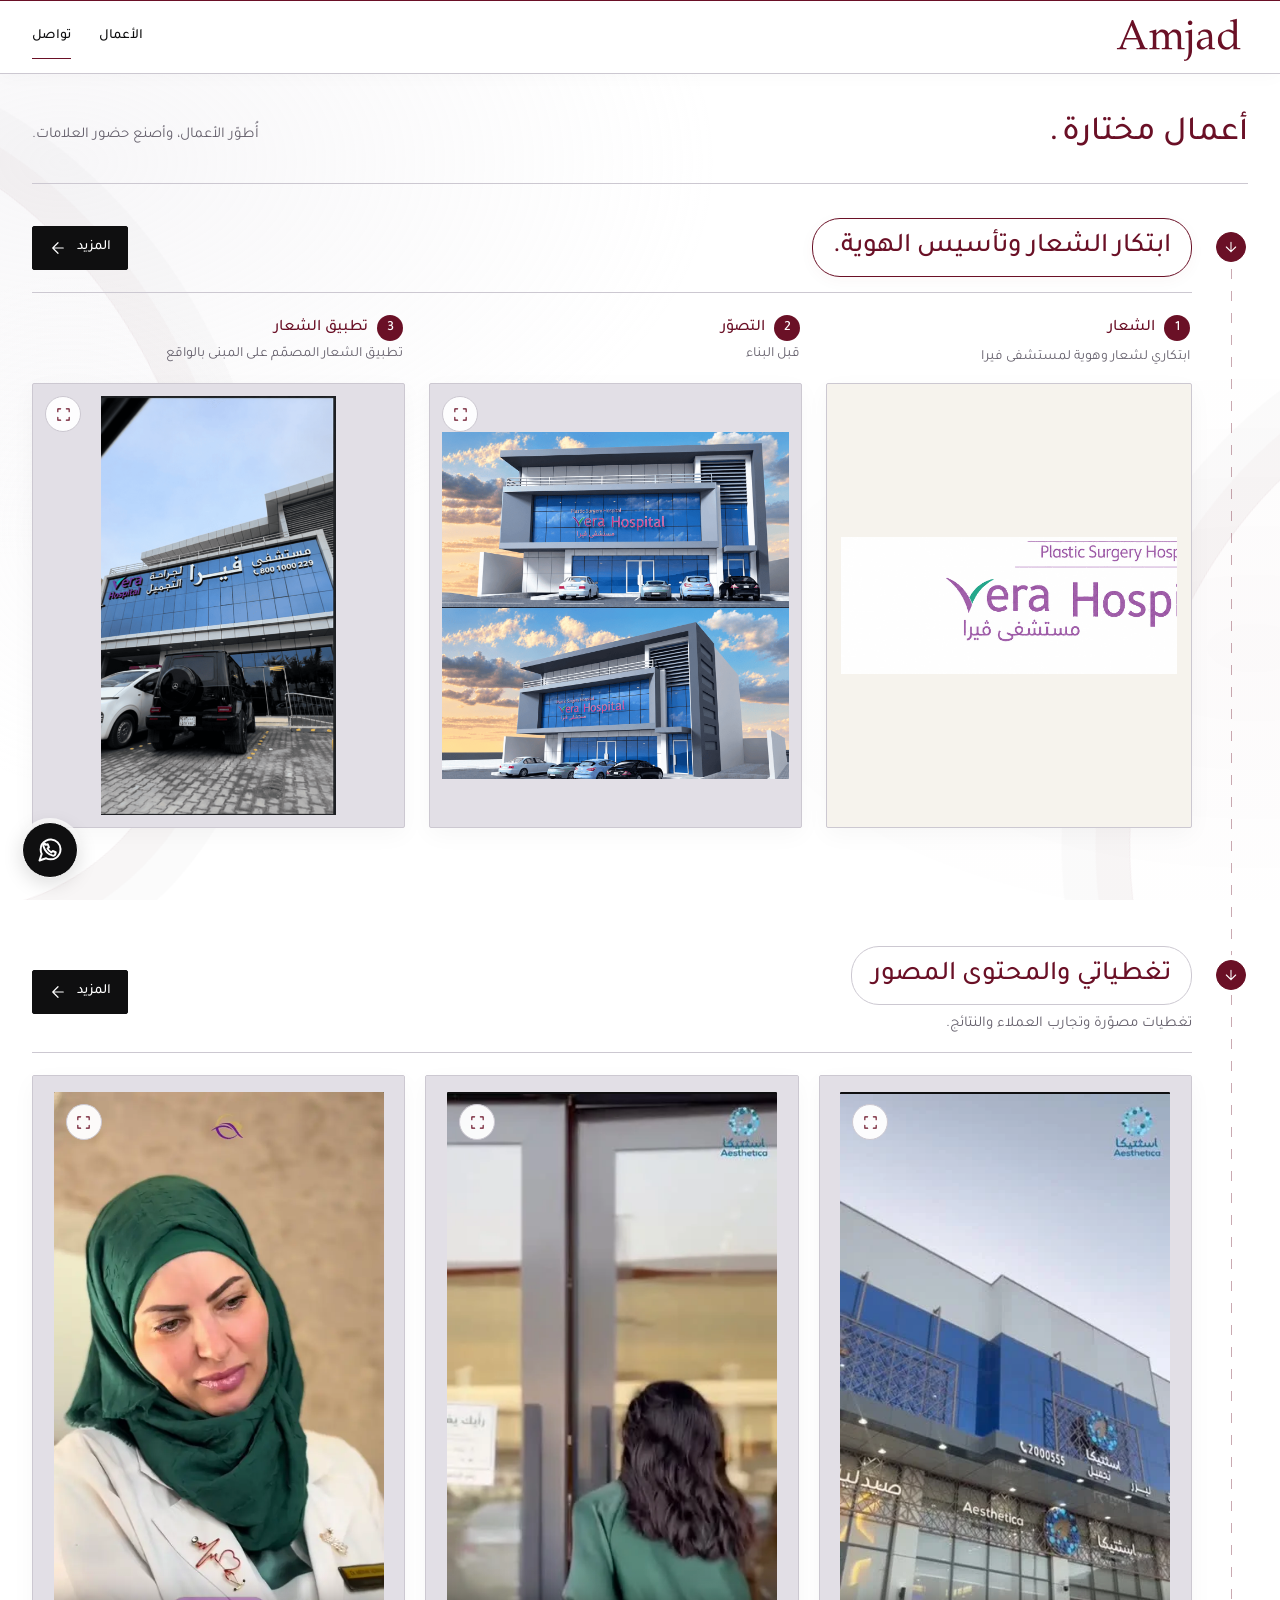
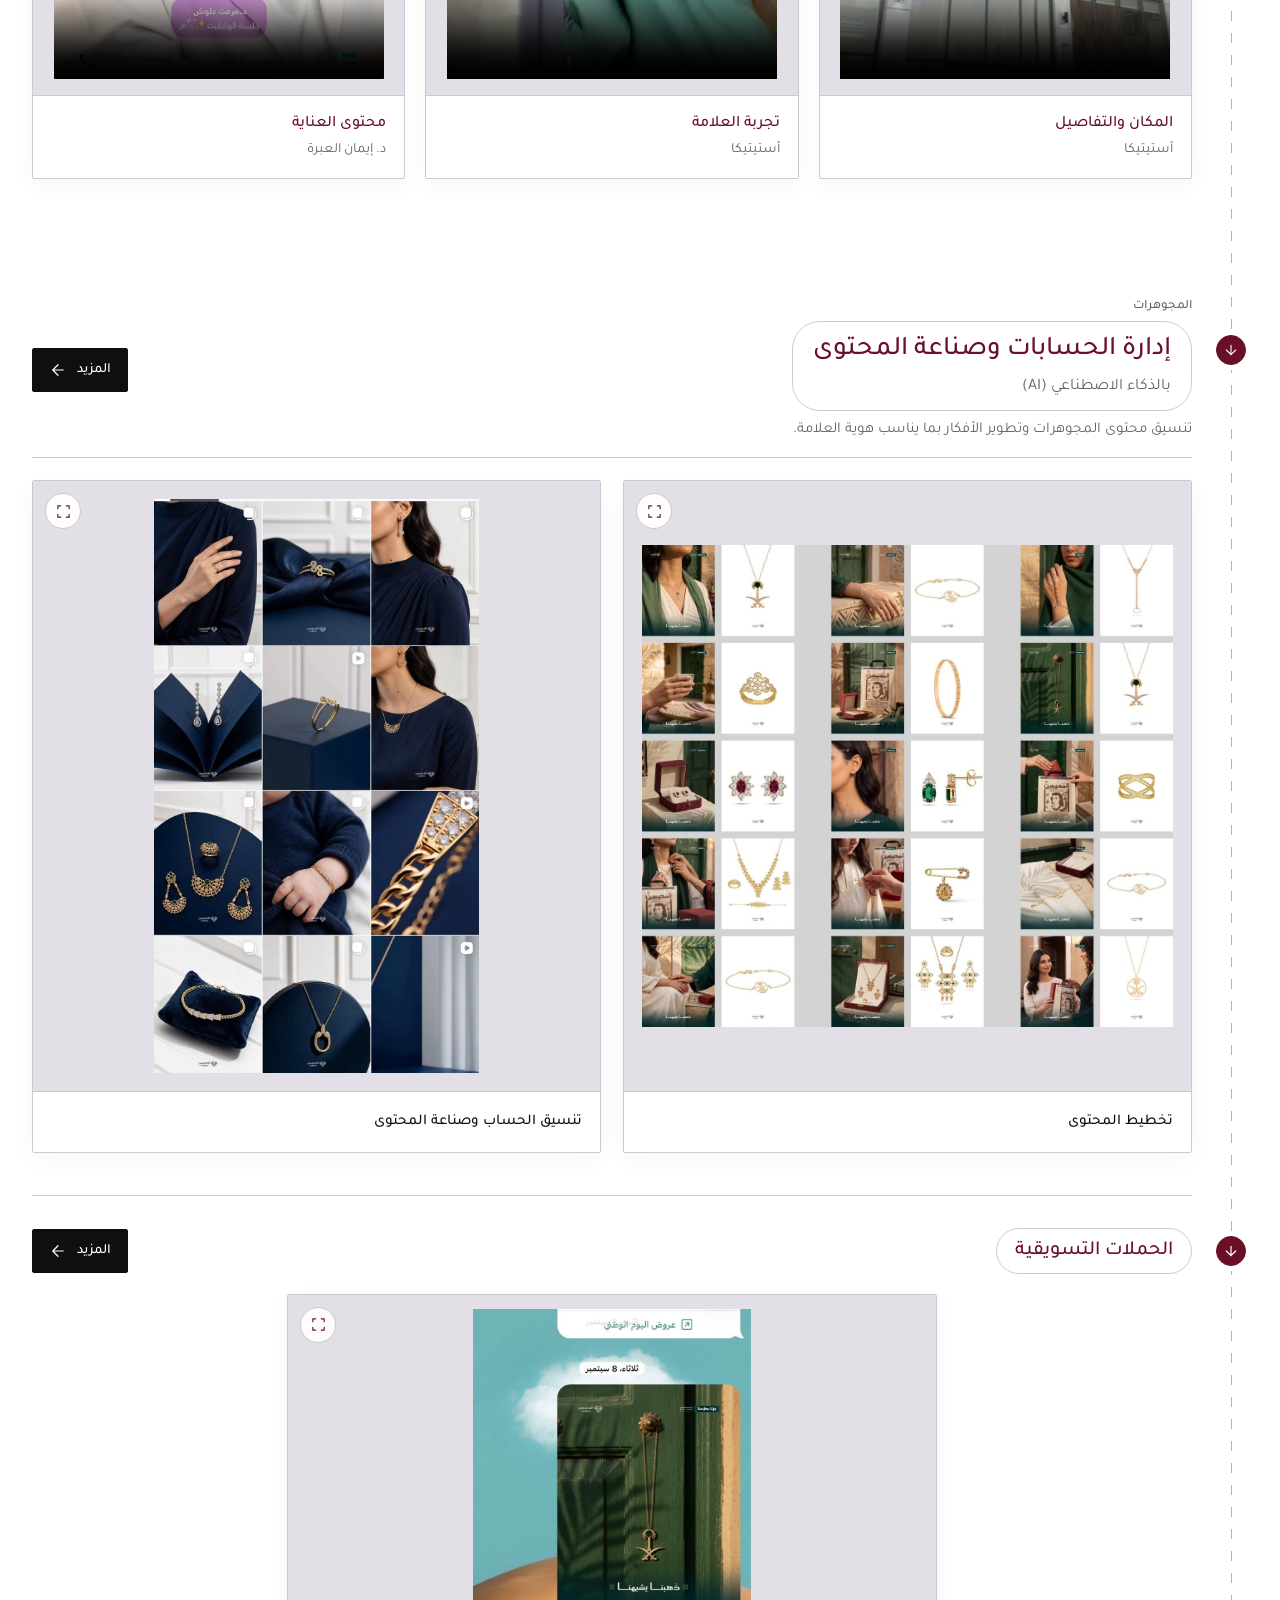
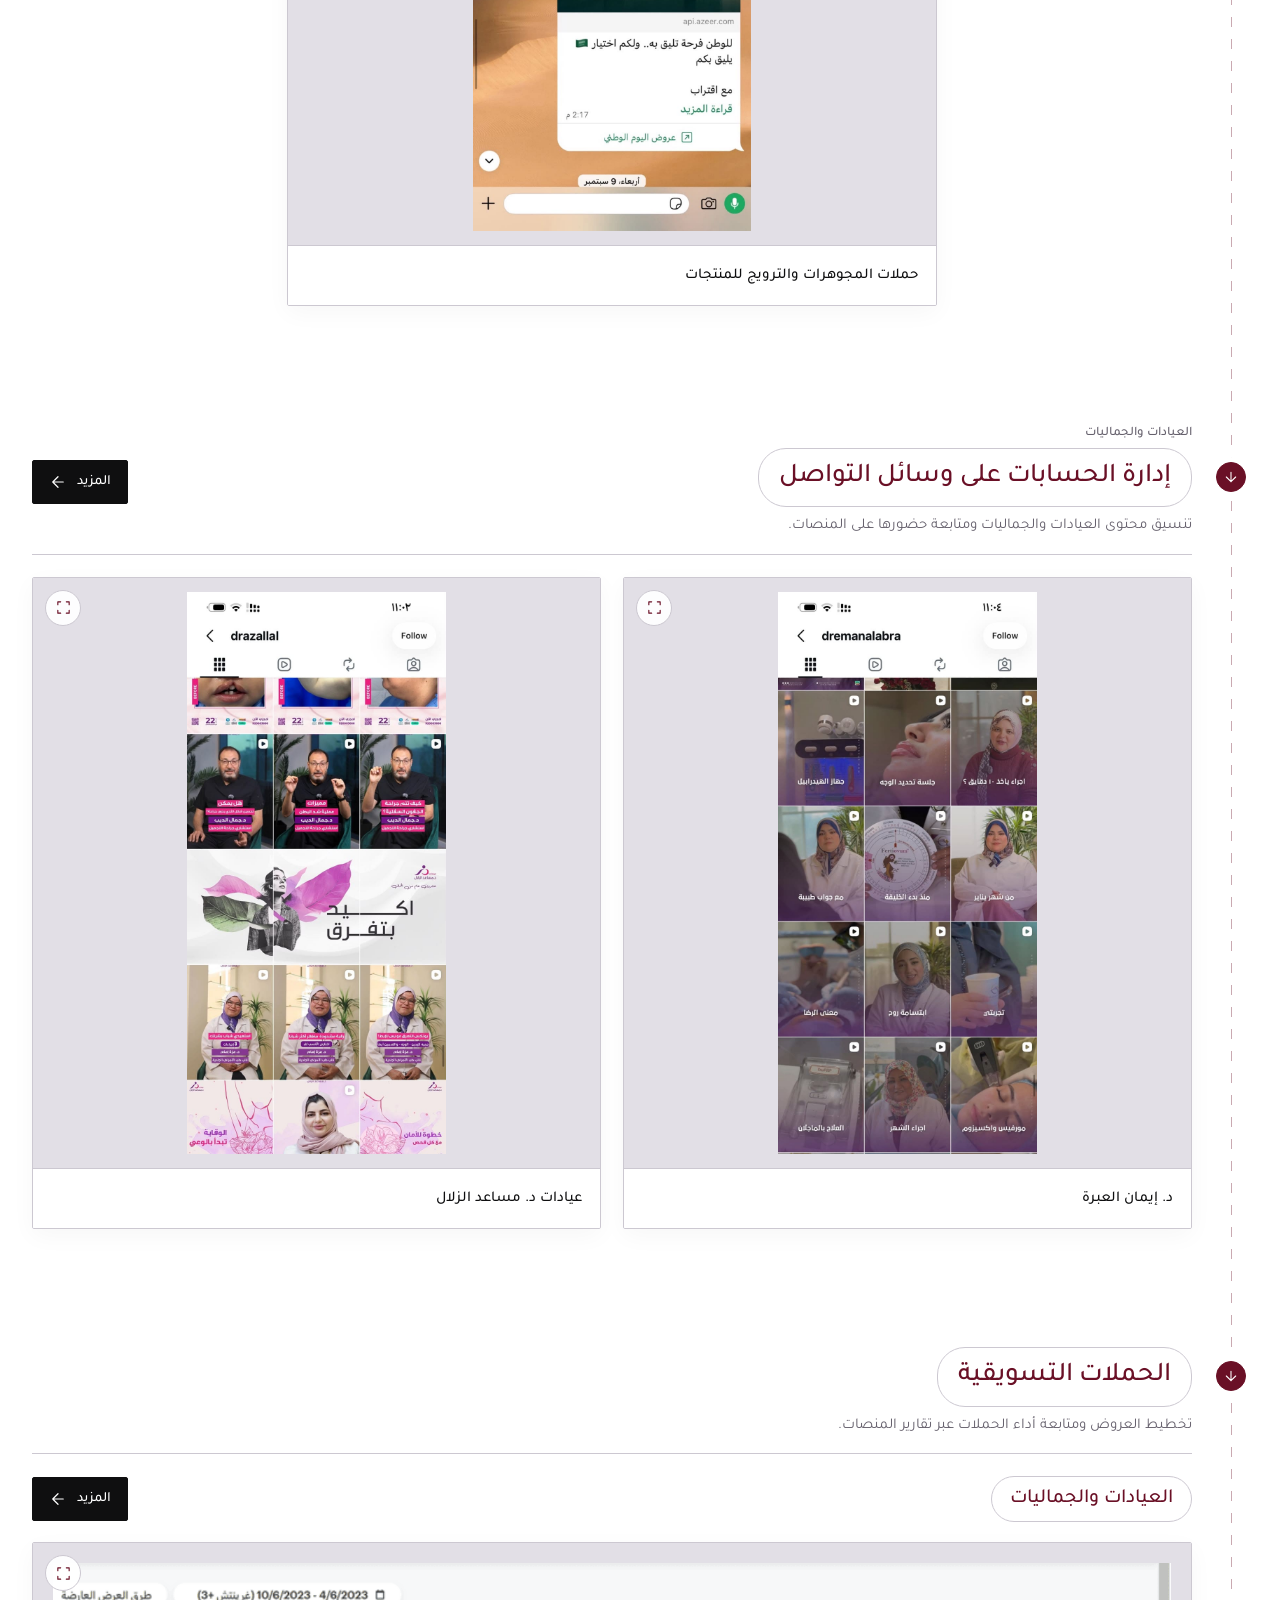
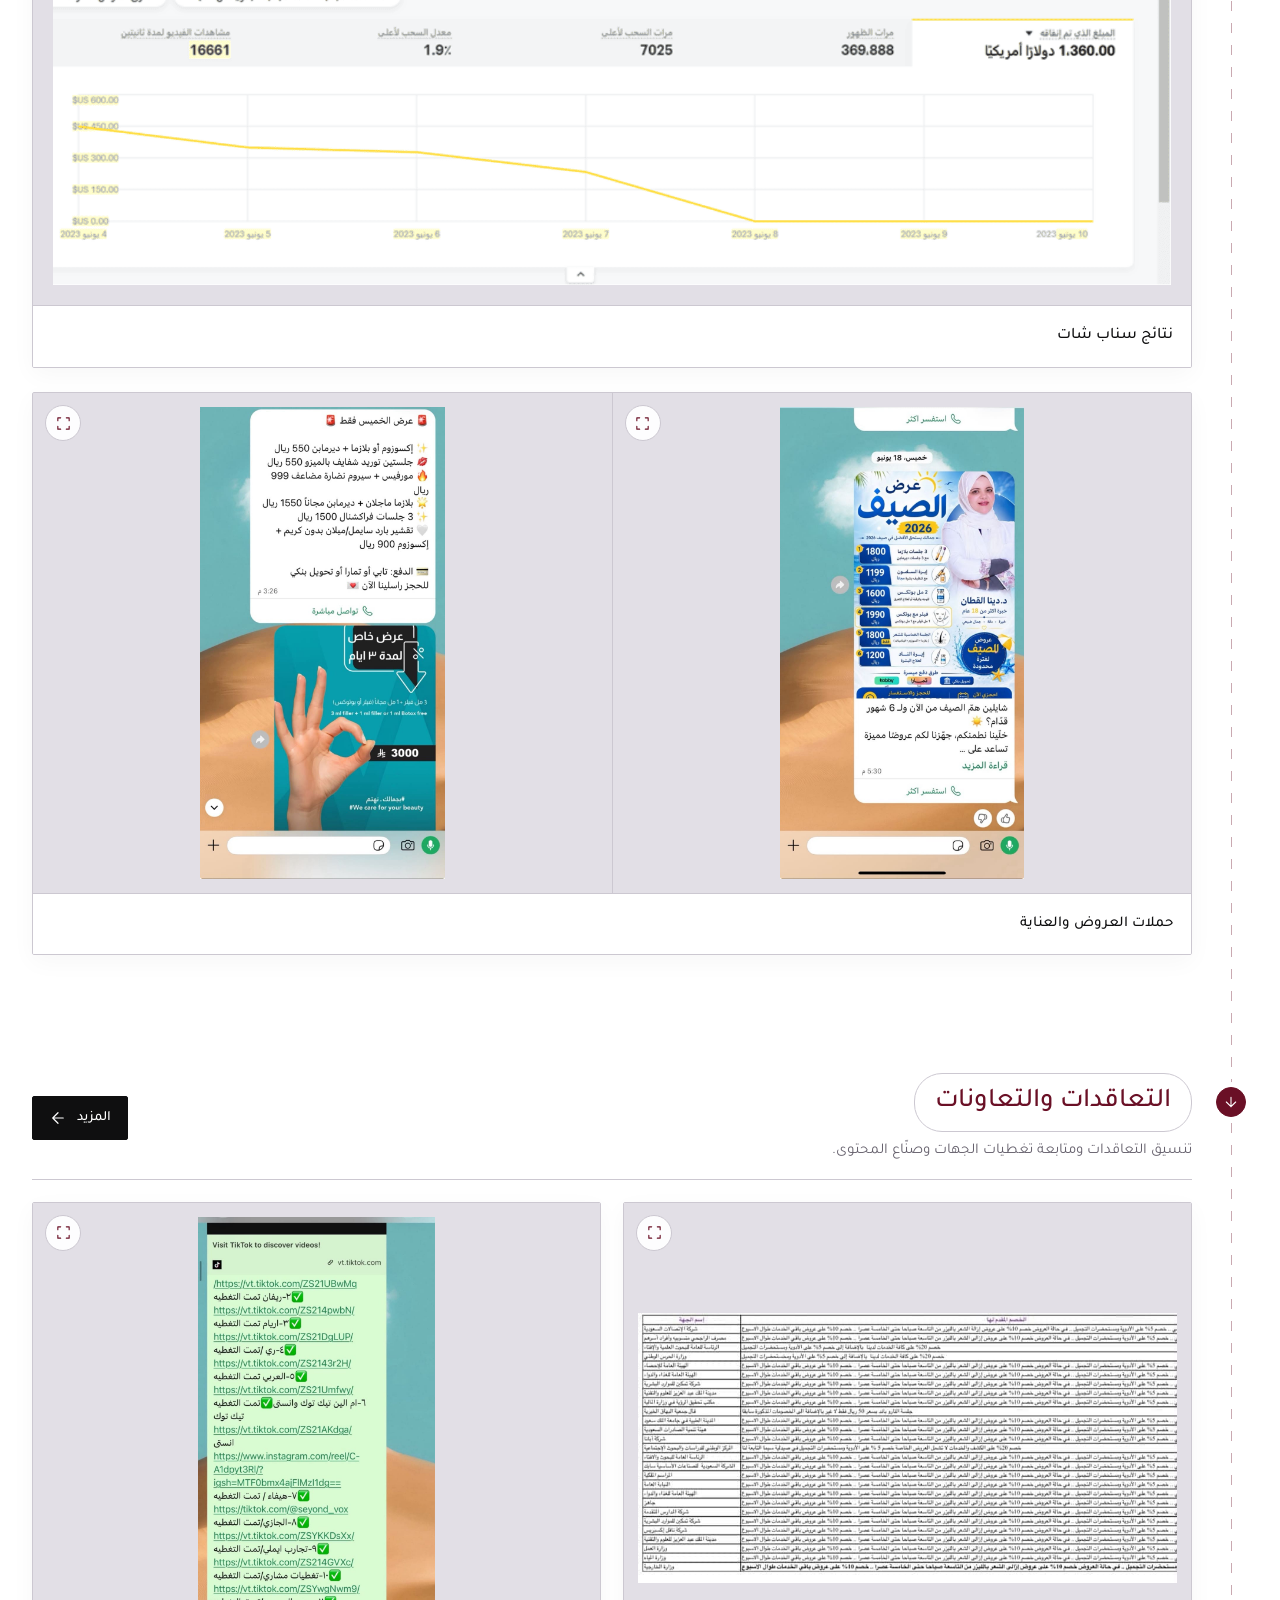
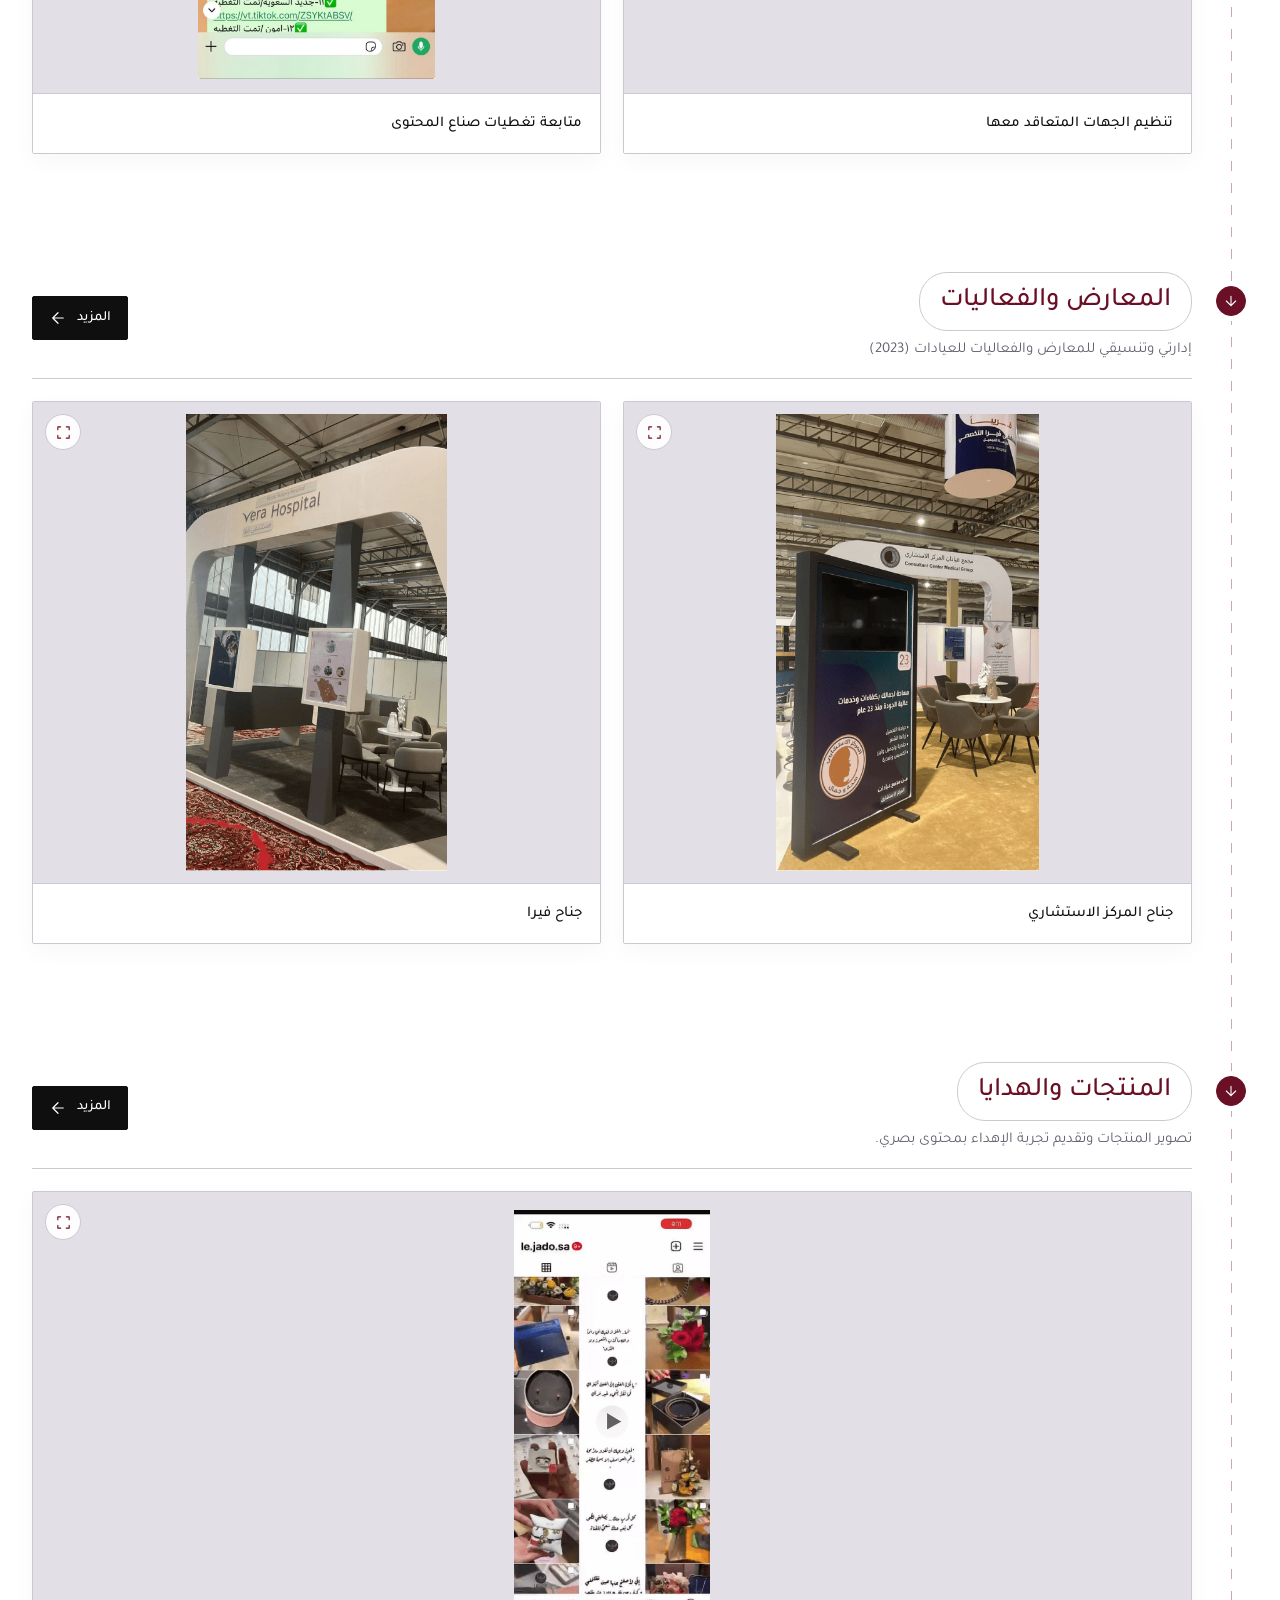
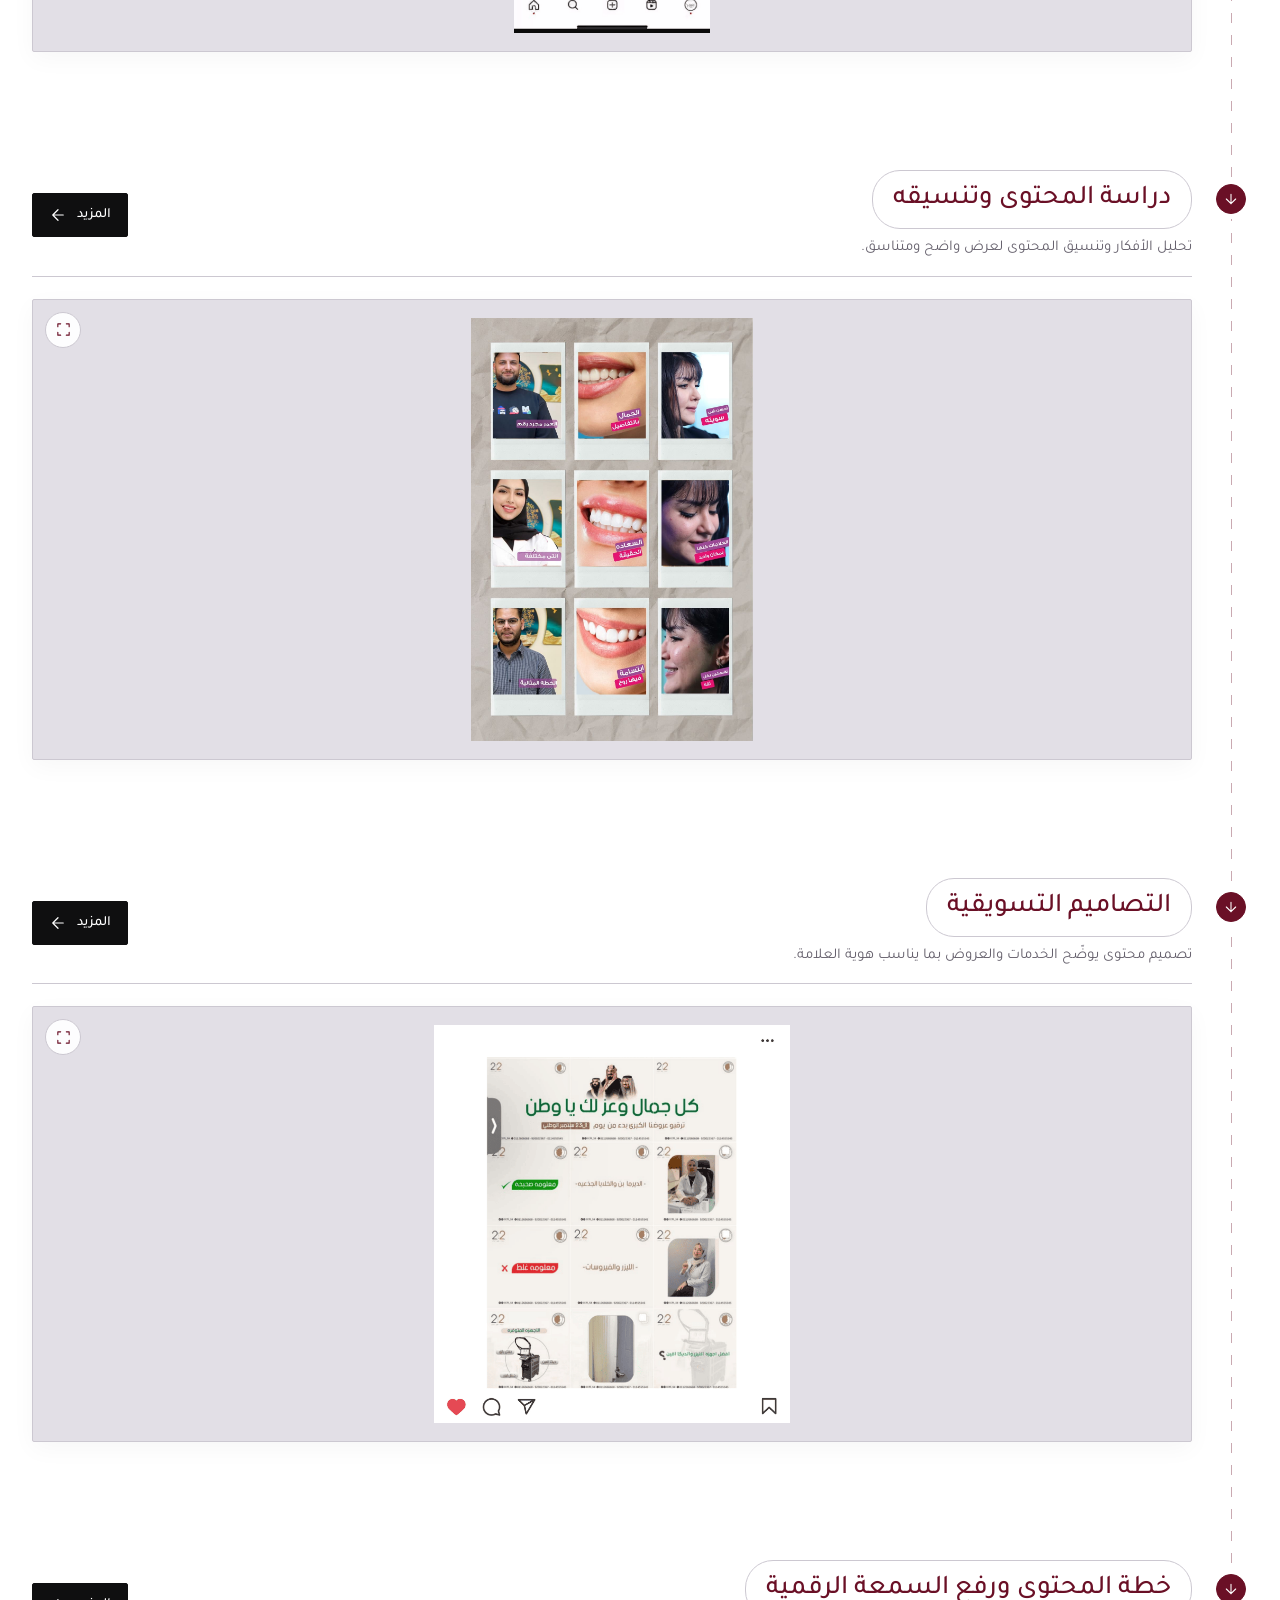
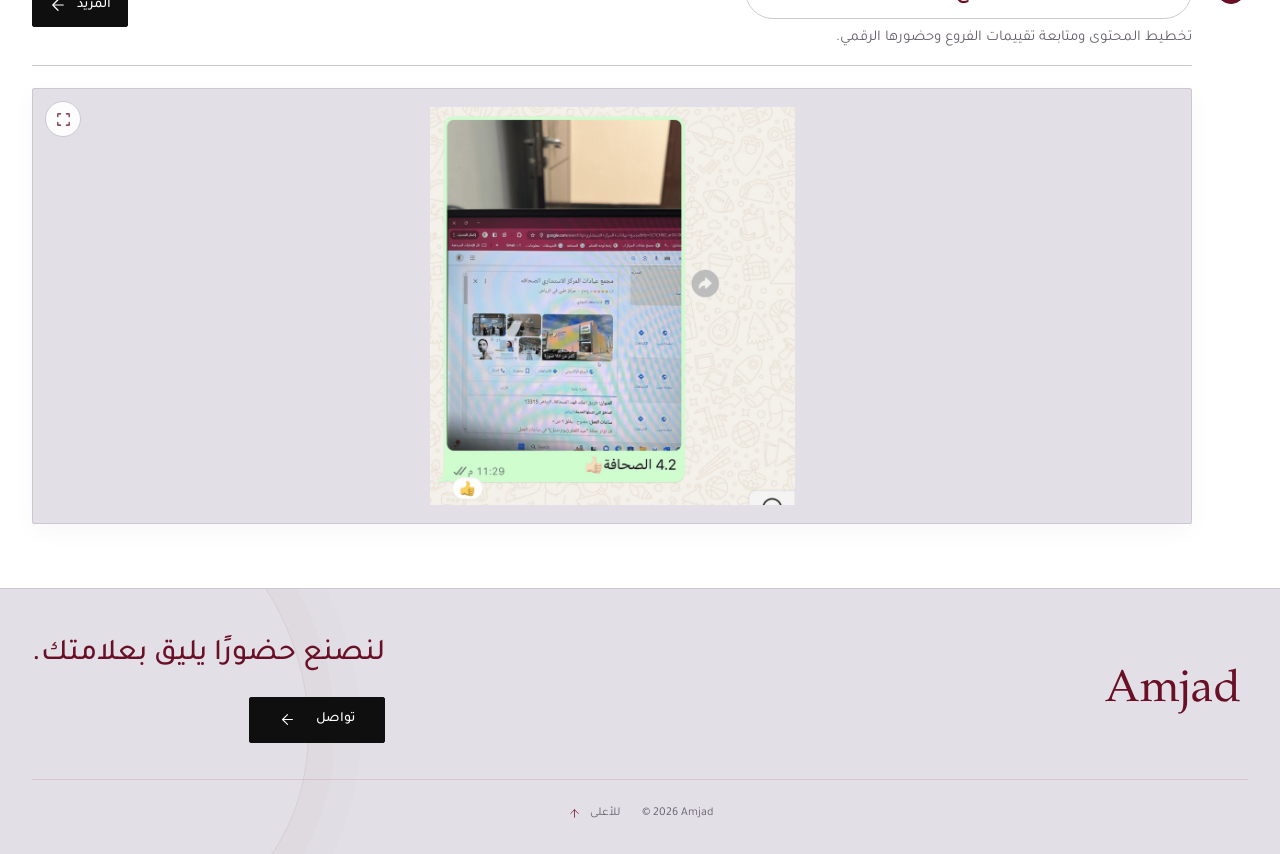
==== commit 0dccc941: "Add files via upload" ====
--- a/Amjad.html
+++ b/Amjad.html
@@ -3,6 +3,7 @@
 <head>
 <meta charset="utf-8">
 <meta name="viewport" content="width=device-width, initial-scale=1, viewport-fit=cover">
+<meta name="theme-color" content="#ffffff" media="(max-width: 780px)">
 <meta name="theme-color" content="#6a1026">
 <meta name="description" content="Amjad — تطوير الأعمال، ابتكار الهوية وصناعة حضور العلامات."><title>Amjad | معرض الأعمال</title>
 <link rel="icon" type="image/svg+xml" href="amjad-mark.svg">
@@ -1425,6 +1426,27 @@
 }
 
 @media(max-width:780px) {
+  .site-header {
+    border-top: 0;
+    border-bottom-color: #e2dfe6;
+    background: #fff;
+    box-shadow: none
+  }
+
+  .nav-contact {
+    border-bottom-color: #6a10264d
+  }
+
+  .floating-whatsapp {
+    background: var(--plum);
+    box-shadow: 0 5px 18px #6a102628,0 0 0 3px #ffffffeb
+  }
+
+  .floating-whatsapp:hover {
+    background: var(--plum);
+    box-shadow: 0 6px 20px #6a102635,0 0 0 3px #ffffffeb
+  }
+
   .hero {
     min-height: 0;
     margin-top: 8px;
@@ -1433,7 +1455,8 @@
   }
 
   .hero h1 {
-    font-size: 30px
+    font-size: 31px;
+    color: var(--ink)
   }
 
   .hero-role {
@@ -1538,7 +1561,8 @@
     gap: 12px 10px;
     min-height: 0;
     margin-bottom: 22px;
-    padding: 0 0 16px
+    padding: 0 0 16px;
+    border-bottom-color: #e2dfe6
   }
 
   /* Keep the title and action together, with the description across both columns. */
@@ -1553,7 +1577,7 @@
     justify-self: start;
     max-width: 100%;
     padding: 7px 12px;
-    font-size: 18px;
+    font-size: 19px;
     line-height: 1.5;
     text-wrap: wrap;
     overflow-wrap: normal;
@@ -1733,7 +1757,7 @@
   }
 
   .single-project .project-heading h2 {
-    font-size: 18px;
+    font-size: 19px;
     max-width: 100%
   }
 
@@ -1750,12 +1774,12 @@
   }
 
   .site-footer {
-    margin-top: 56px;
-    padding-top: 36px
+    margin-top: 40px;
+    padding-top: 28px
   }
 
   .footer-invitation h2 {
-    font-size: 27px
+    font-size: 25px
   }
 
 }
@@ -1764,8 +1788,9 @@
   .hero {
     min-height: 0;
     margin-top: 6px;
-    margin-bottom: 18px;
-    padding: 12px 0
+    margin-bottom: 22px;
+    padding: 14px 0;
+    border-bottom: 0
   }
 
   .hero-copy {
@@ -1773,7 +1798,7 @@
   }
 
   .hero h1 {
-    font-size: 27px
+    font-size: 29px
   }
 
   .hero-role {
@@ -1790,7 +1815,7 @@
   }
 
   .page-ambience {
-    opacity: .65
+    opacity: .45
   }
 
   .ambient-orbit,.ambient-glow {
@@ -1803,11 +1828,11 @@
   }
 
   .section-flow {
-    top: -3px
+    top: -2px
   }
 
   .section-flow.with-sector {
-    top: 30px
+    top: 31px
   }
 
   .project-heading h2,.single-project .project-heading h2 {
@@ -1868,7 +1893,7 @@
   }
 
   .sector-heading h3 {
-    font-size: 16px;
+    font-size: 17px;
     text-wrap: wrap;
     overflow-wrap: normal
   }
@@ -1910,14 +1935,14 @@
     min-height: 62px;
     flex-wrap: nowrap;
     gap: 16px;
-    padding-block: 10px
+    padding-block: 8px
   }
 
   .site-header nav {
     width: auto;
     justify-content: flex-start;
-    gap: 20px;
-    font-size: 14px
+    gap: 18px;
+    font-size: 13px
   }
 
   .site-header nav a {
@@ -1925,7 +1950,7 @@
   }
 
   .brand-wordmark {
-    width: 122px
+    width: 114px
   }
 
   :root {
@@ -1939,7 +1964,7 @@
   }
 
   .project-heading h2,.single-project .project-heading h2 {
-    font-size: 16px;
+    font-size: 17px;
     line-height: 1.5
   }
 
@@ -2115,45 +2140,60 @@
   }
 
   .caption-card,.video-card,.vera-logo-board,.media-card:not(.caption-card)>.media-frame {
-    box-shadow: 0 4px 16px #0f0f1008
+    border-color: #d8d4de;
+    box-shadow: 0 4px 14px #0f0f1008
   }
 
   .site-footer {
-    margin-top: 36px;
-    padding-top: 26px;
-    padding-bottom: calc(48px + env(safe-area-inset-bottom,0px))
+    margin-top: 32px;
+    padding-top: 20px;
+    padding-bottom: calc(12px + env(safe-area-inset-bottom,0px));
+    background: linear-gradient(135deg,#f4f2f6,var(--footer-gray))
   }
 
   .footer-main {
     flex-direction: column;
     align-items: flex-start;
-    gap: 24px
+    gap: 12px
   }
 
   .site-footer .brand-wordmark {
-    width: 124px
+    width: 106px
   }
 
   .footer-invitation h2 {
-    font-size: 25px;
-    line-height: 1.6
+    font-size: 22px;
+    line-height: 1.45
   }
 
   .footer-contact {
-    margin-top: 16px;
-    gap: 20px
+    min-width: 104px;
+    min-height: 44px;
+    margin-top: 12px;
+    padding: 8px 14px;
+    gap: 12px;
+    border-color: #6a102645;
+    background: #fff;
+    color: var(--plum);
+    font-size: 13px
+  }
+
+  .footer-contact:hover {
+    background: #f8f5f7
   }
 
   .footer-bottom {
-    margin-top: 28px;
-    padding-block: 17px 18px;
-    gap: 18px
+    justify-content: space-between;
+    margin-top: 18px;
+    padding-block: 10px 12px;
+    padding-inline-end: 72px;
+    gap: 12px
   }
 
   .site-footer::before {
     left: -220px;
     top: -80px;
-    opacity: .65
+    opacity: .35
   }
 
   dialog {
@@ -2223,7 +2263,7 @@
 
 @media(max-width:380px) {
   .project-heading h2,.single-project .project-heading h2 {
-    font-size: 16px
+    font-size: 17px
   }
 
   .account-grid .media-frame {
@@ -2243,7 +2283,7 @@
   }
 
   .footer-invitation h2 {
-    font-size: 23px
+    font-size: 21px
   }
 
 }
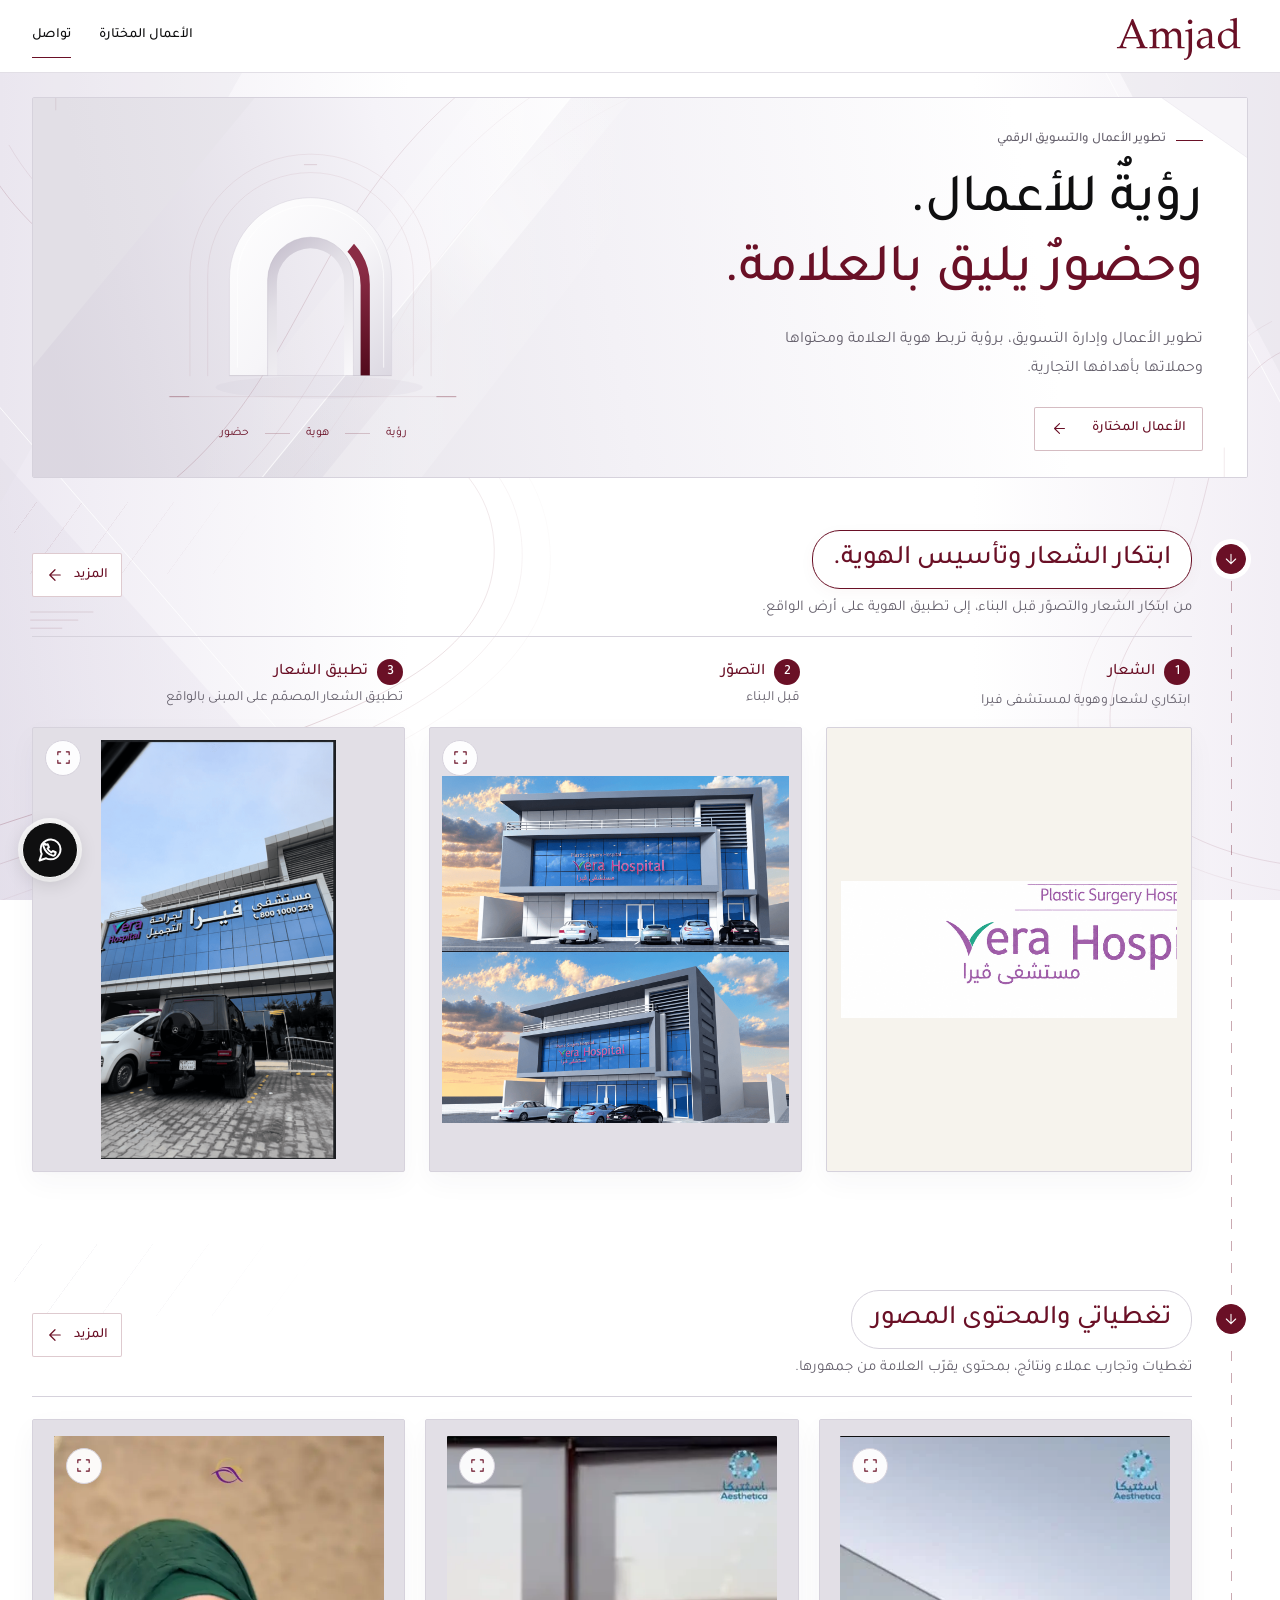
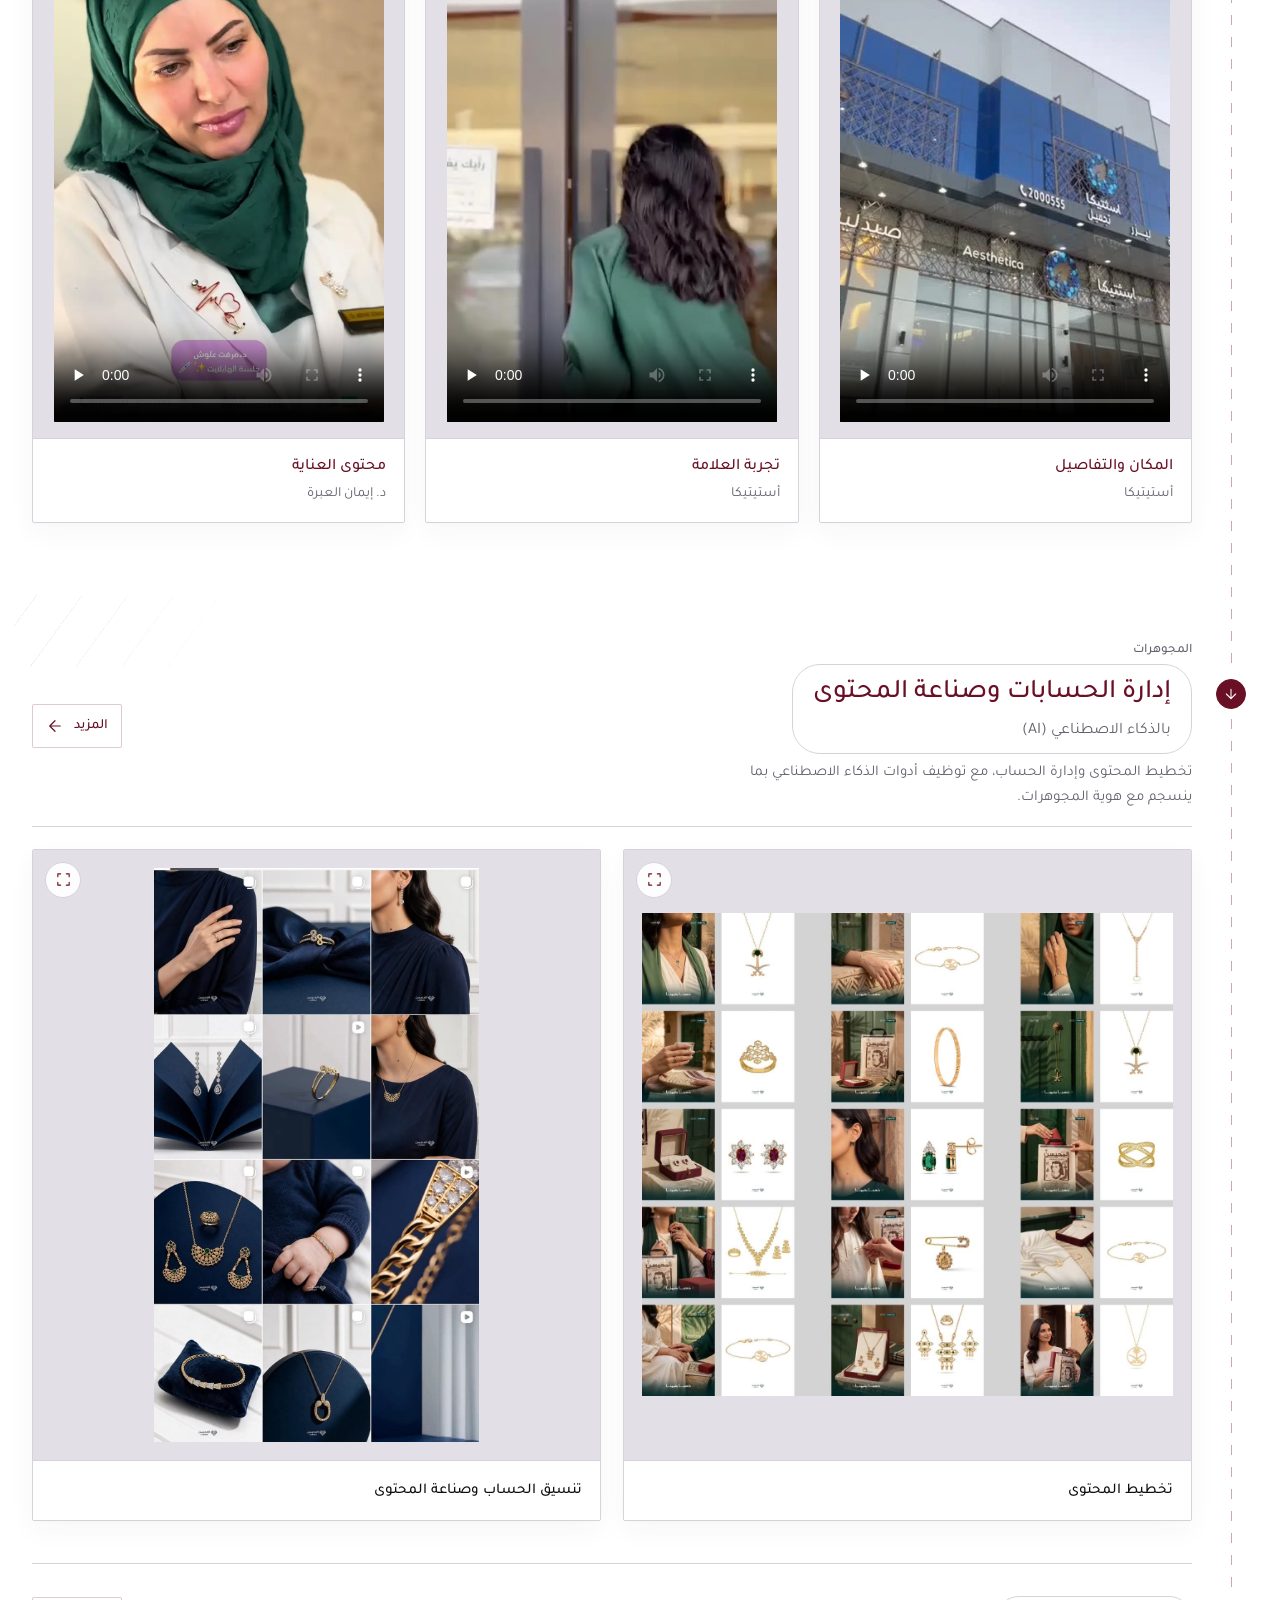
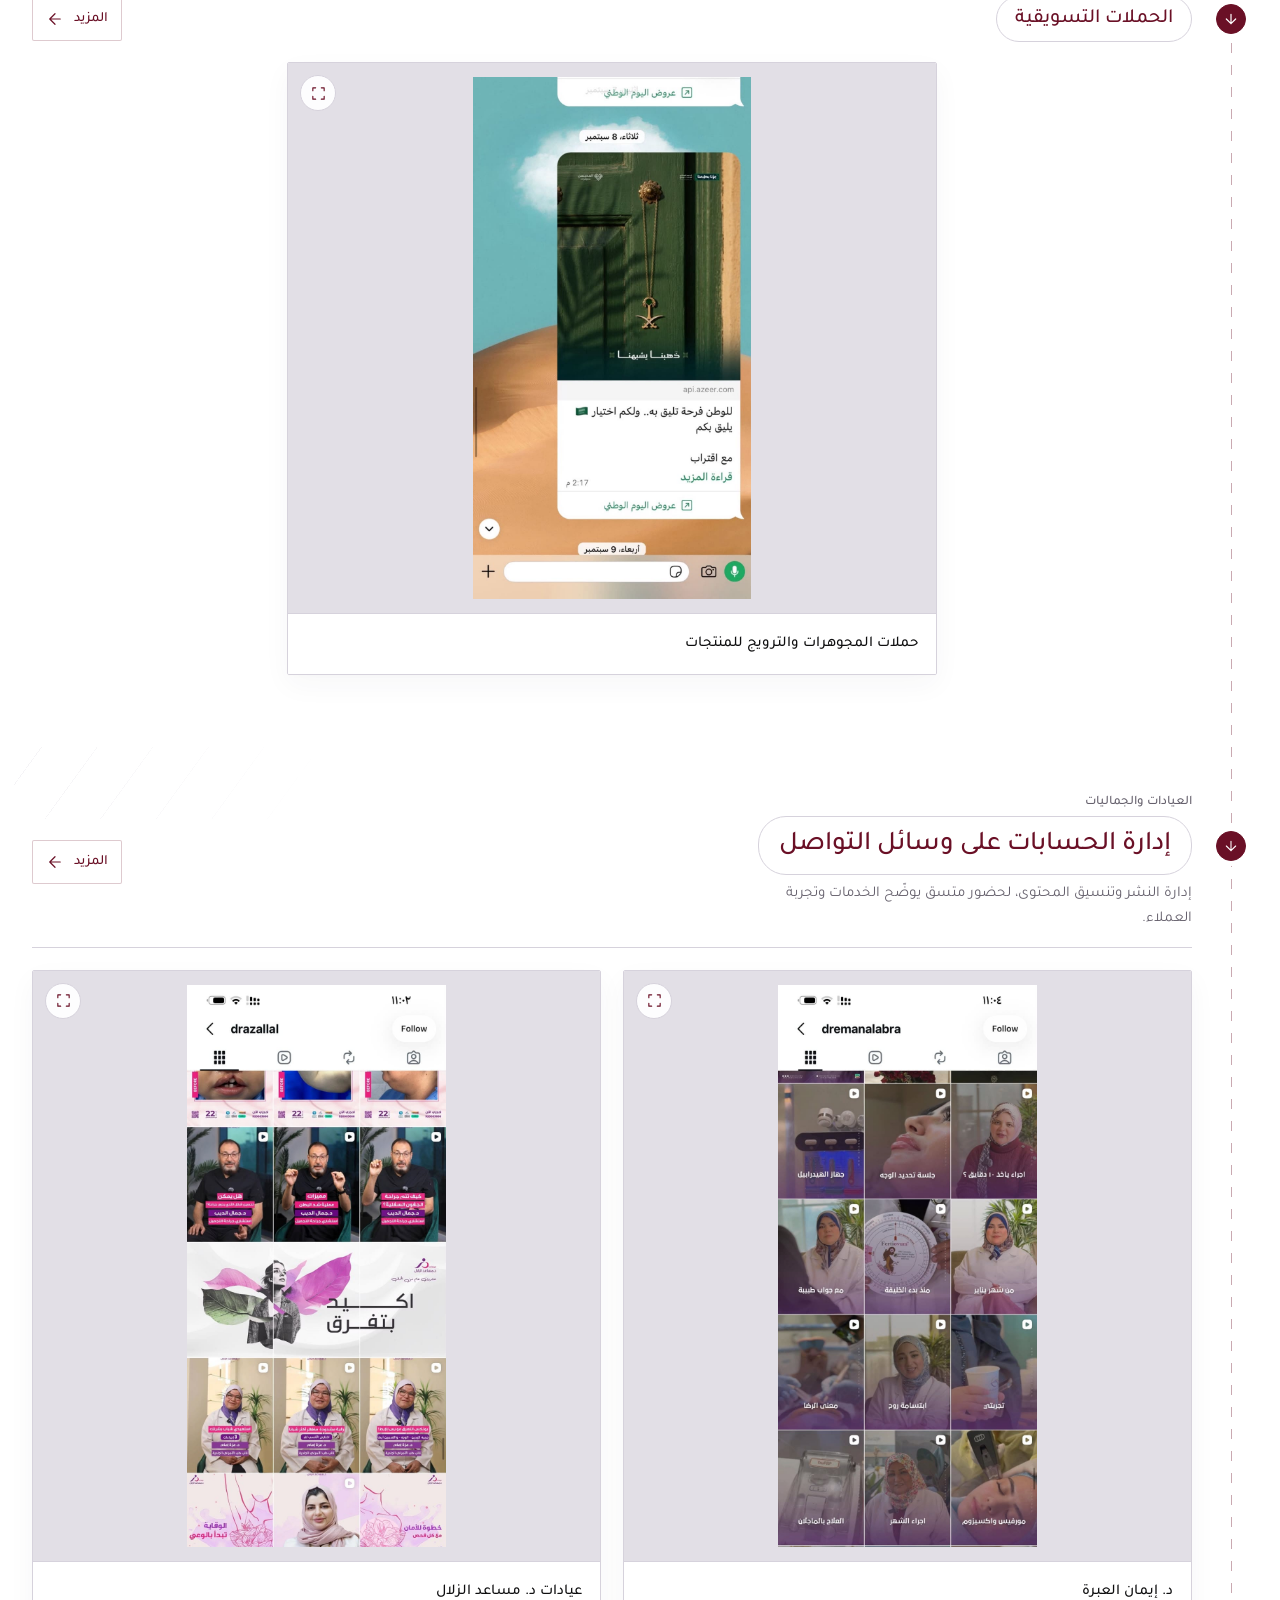
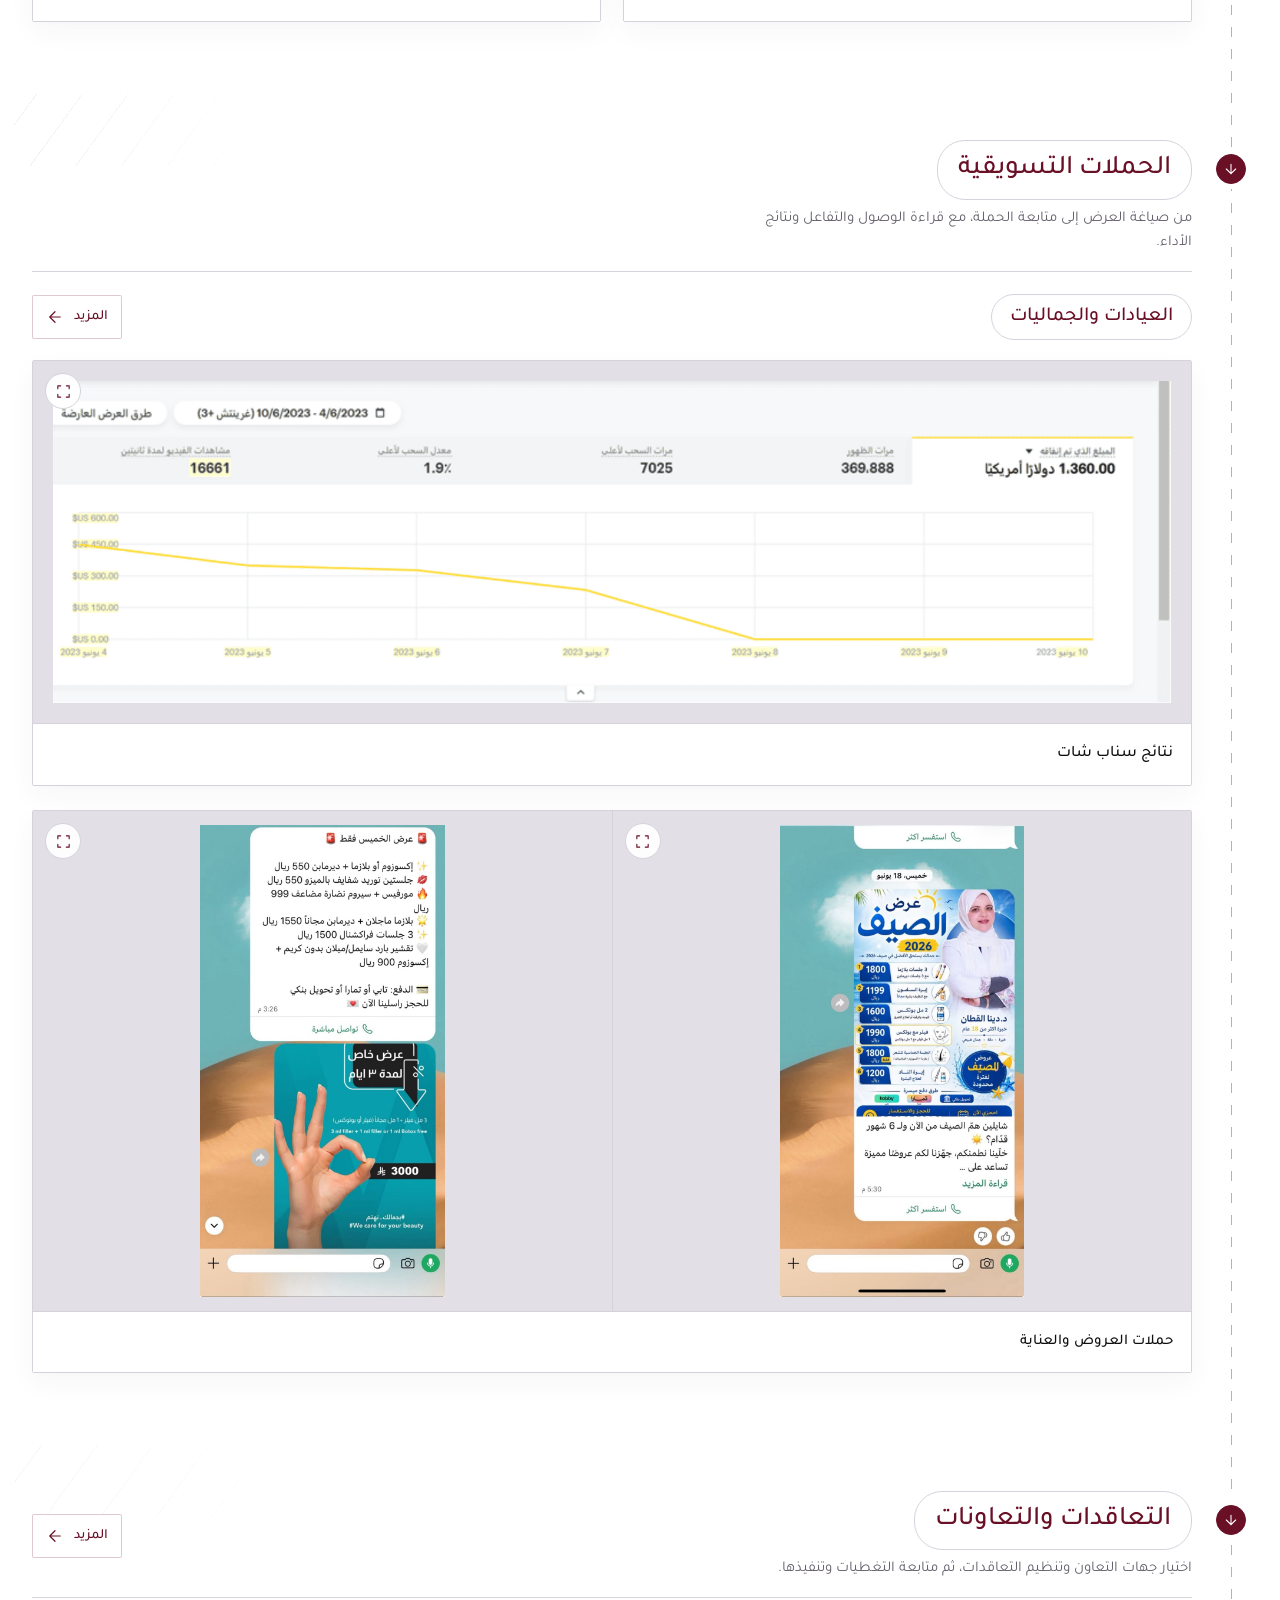
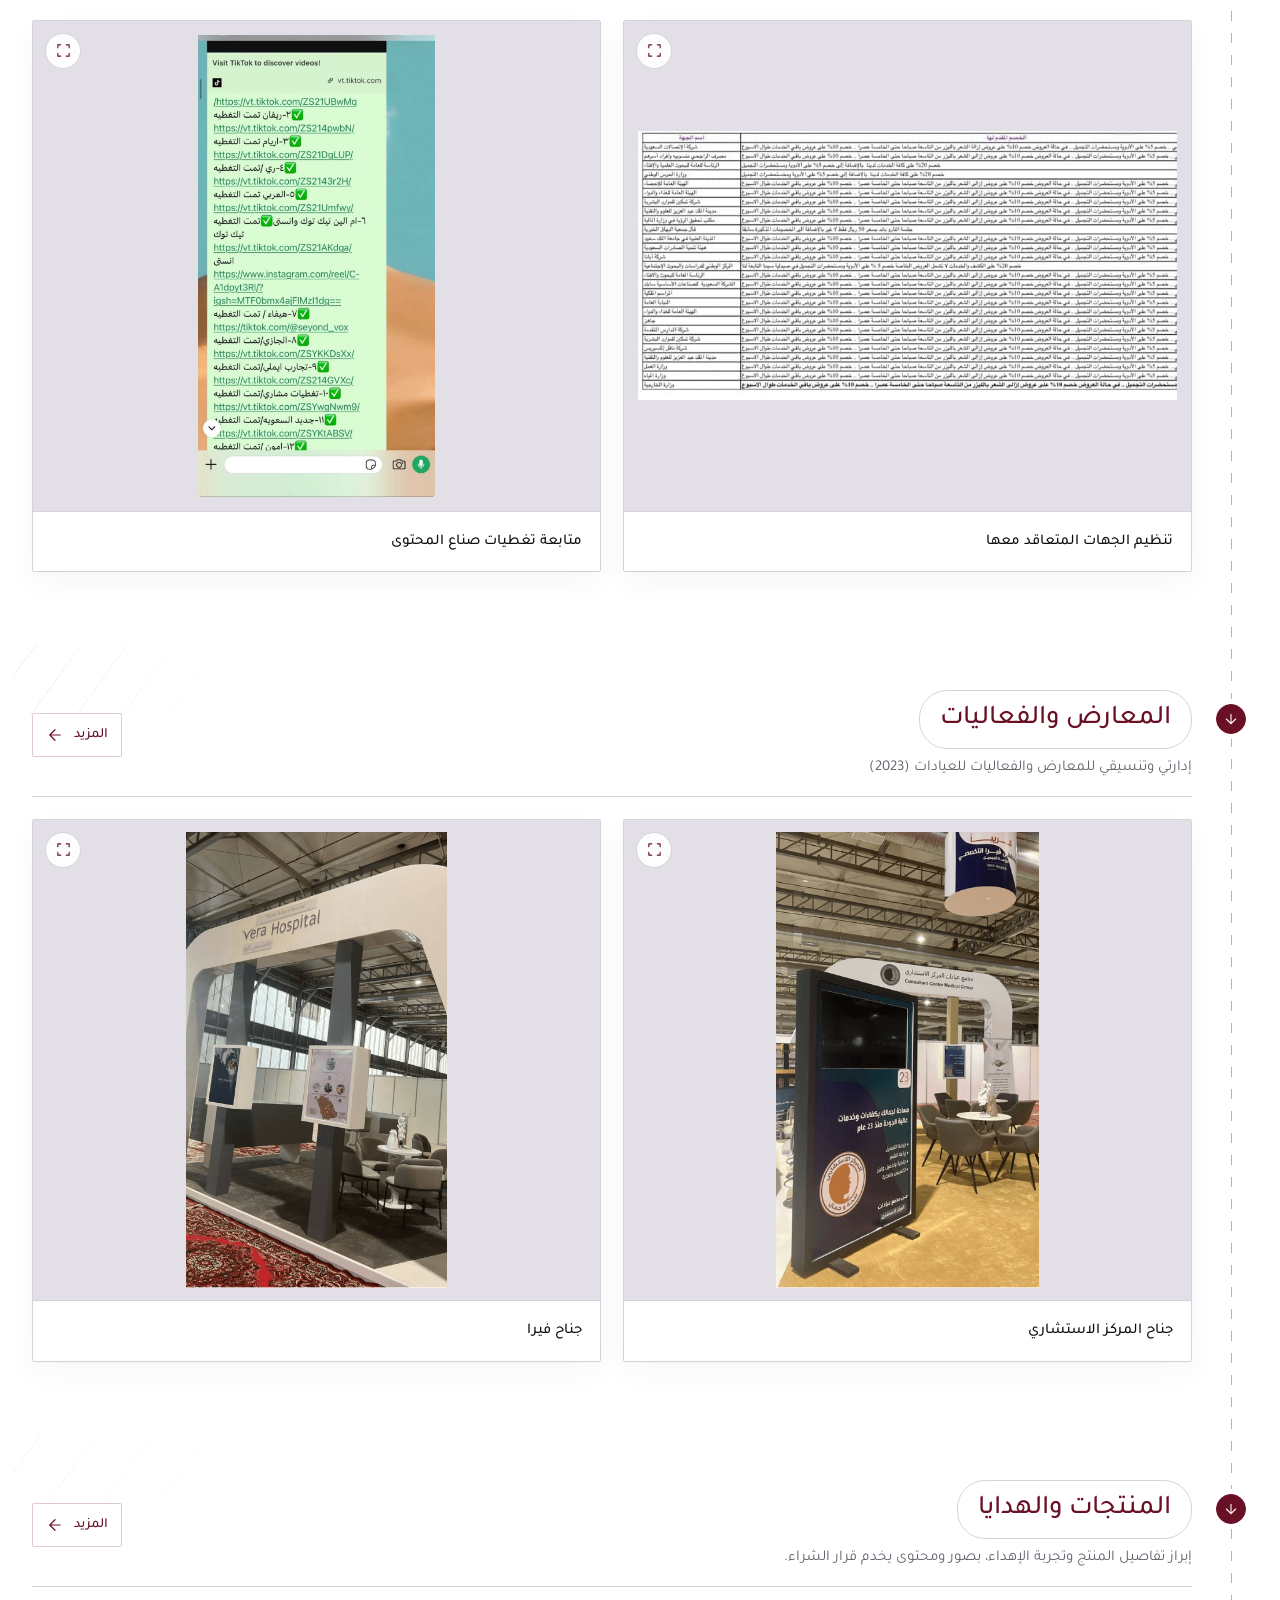
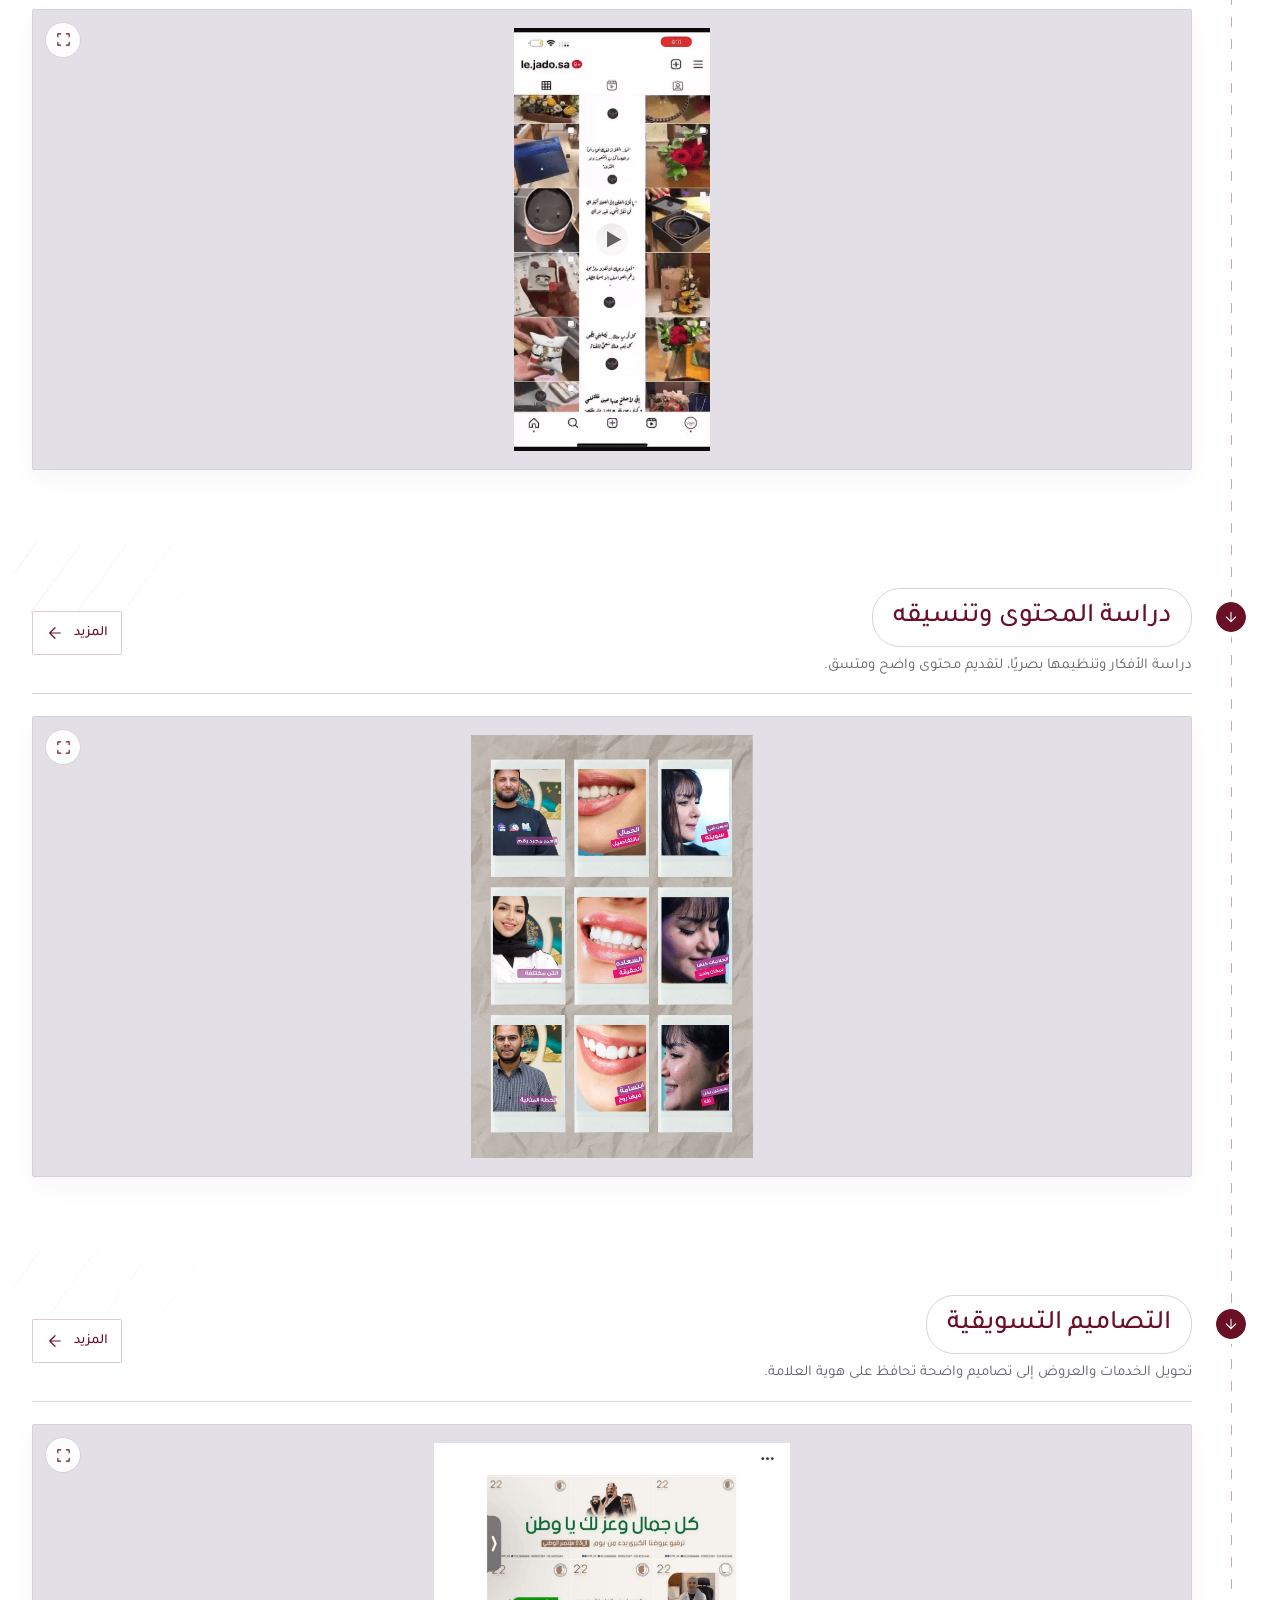
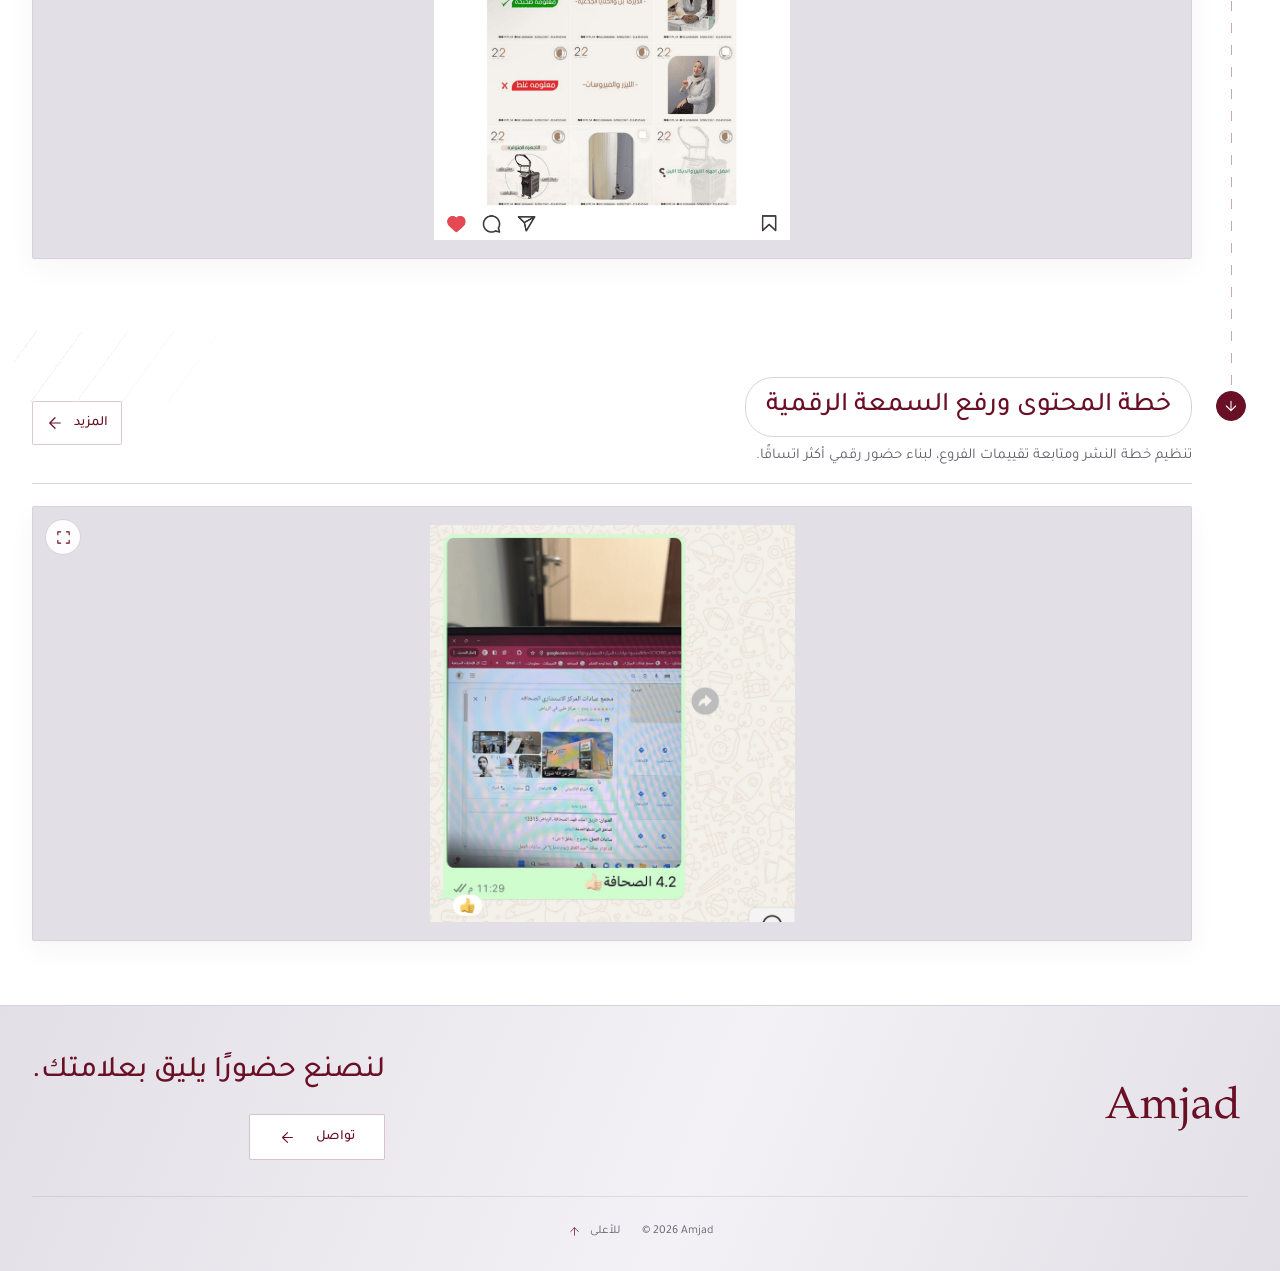
==== commit 947f74ef: "Add files via upload" ====
--- a/Amjad.html
+++ b/Amjad.html
@@ -5,7 +5,7 @@
 <meta name="viewport" content="width=device-width, initial-scale=1, viewport-fit=cover">
 <meta name="theme-color" content="#ffffff" media="(max-width: 780px)">
 <meta name="theme-color" content="#6a1026">
-<meta name="description" content="Amjad — تطوير الأعمال، ابتكار الهوية وصناعة حضور العلامات."><title>Amjad | معرض الأعمال</title>
+<meta name="description" content="Amjad — الأعمال المختارة في تطوير الأعمال وإدارة التسويق والهوية والمحتوى والحملات والشراكات."><title>Amjad | الأعمال المختارة</title>
 <link rel="icon" type="image/svg+xml" href="amjad-mark.svg">
 <style>
 @font-face {
@@ -37,7 +37,7 @@
   --ink: #0f0f10;
   --plum: #6a1026;
   --muted: #66616d;
-  --line: #ccc8d1;
+  --line: #d6d2dc;
   --soft: #e2dfe6;
   --warm: #f6f3ed;
   --accent: #6a1026;
@@ -124,13 +124,12 @@
   top: 12px
 }
 
-/* A restrained masthead keeps the name and navigation distinct. */
+/* A white masthead gives the wordmark room without a red top strip. */
 .site-header {
   background: var(--paper);
   color: var(--ink);
-  border-top: 1px solid var(--plum);
-  border-bottom: 1px solid var(--line);
-  box-shadow: 0 3px 18px #0f0f1006
+  border-bottom: 1px solid #e2dfe6;
+  box-shadow: none
 }
 
 .header-inner {
@@ -185,109 +184,211 @@
   border-bottom: 1px solid var(--accent)
 }
 
-/* Quiet pearl-gray light sits behind the editorial cards. */
+/* A full-page composition continues behind every project, beyond the cover. */
 .page-ambience {
   position: fixed;
   inset: 0;
   z-index: -1;
   overflow: hidden;
   pointer-events: none;
-  background: radial-gradient(ellipse at 5% 18%,#e2dfe642,transparent 38%),radial-gradient(ellipse at 98% 72%,#6a102606,transparent 32%)
-}
-
-.ambient-orbit {
-  position: absolute;
-  width: 620px;
-  height: 820px;
-  border: 1px solid #6a102612;
-  border-radius: 50%;
-  box-shadow: 0 0 0 34px #6a102605,0 0 0 68px #0f0f1004;
-  will-change: transform;
-  animation: ambient-drift 24s ease-in-out infinite alternate
-}
-
-.orbit-one {
-  left: -430px;
-  top: 12%;
-  transform: rotate(-24deg)
-}
-
-.orbit-two {
-  right: -480px;
-  bottom: -290px;
-  animation-delay: -12s;
-  animation-duration: 30s;
-  transform: rotate(18deg)
-}
-
-.ambient-glow {
-  position: absolute;
-  left: -140px;
-  top: 30%;
-  width: 420px;
-  height: 520px;
-  background: radial-gradient(ellipse,#e2dfe620,transparent 70%);
-  animation: ambient-breathe 18s ease-in-out infinite alternate
-}
-
-@keyframes ambient-drift {
+  background: #fff
+}
+
+.ambient-scene {
+  display: block;
+  width: 100%;
+  height: 100%
+}
+
+.ambient-scene path,.ambient-scene circle {
+  vector-effect: non-scaling-stroke
+}
+
+@keyframes sculpture-drift {
   to {
-    translate: 28px -32px;
-    rotate: 7deg
-  }
-
-}
-
-@keyframes ambient-breathe {
-  to {
-    transform: translateY(38px);
-    opacity: .4
-  }
-
-}
-
-/* The opening is a compact title row, close to the first project. */
+    transform: translateY(-5px)
+  }
+
+}
+
+/* An editorial cover: expertise on the right, a bespoke pearl form on the left. */
 .hero {
   position: relative;
-  min-height: 94px;
-  margin-top: 16px;
-  margin-bottom: 34px;
-  padding: 22px 0;
-  border-bottom: 1px solid var(--line);
-  background: transparent;
-  color: var(--plum);
+  isolation: isolate;
+  overflow: hidden;
+  margin-top: 24px;
+  margin-bottom: 52px;
+  padding: 0;
+  border: 1px solid var(--line);
+  border-radius: 2px;
+  background: linear-gradient(110deg,#e2dfe6 0%,#f7f6f9 38%,#fff 70%);
+  color: var(--ink);
   direction: rtl
 }
 
+.hero-layout {
+  position: relative;
+  z-index: 1;
+  display: grid;
+  grid-template-columns: minmax(0,1.2fr) minmax(0,.9fr);
+  align-items: center;
+  gap: 24px;
+  min-height: 350px;
+  padding: 32px 44px 26px
+}
+
+.hero-backdrop {
+  position: absolute;
+  inset: 0;
+  z-index: 0;
+  overflow: hidden;
+  pointer-events: none
+}
+
+.hero-background-art {
+  display: block;
+  width: 100%;
+  height: 100%
+}
+
+.hero-paper-contours {
+  animation: paper-contour-drift 22s ease-in-out infinite alternate
+}
+
+.hero-background-light {
+  animation: paper-light-drift 18s ease-in-out infinite alternate
+}
+
+@keyframes paper-contour-drift {
+  to {
+    transform: translate(7px,-4px)
+  }
+}
+
+@keyframes paper-light-drift {
+  to {
+    transform: translateX(18px);
+    opacity: .48
+  }
+}
+
 .hero-copy {
+  position: relative;
+  z-index: 2;
+  max-width: 650px;
+  min-width: 0;
+  text-align: right
+}
+
+.hero-eyebrow {
   display: flex;
   align-items: center;
-  justify-content: space-between;
-  gap: 24px;
-  min-width: 0;
-  text-align: right
+  gap: 10px;
+  margin-bottom: 17px;
+  color: var(--muted);
+  font-size: 13px;
+  font-weight: 500;
+  line-height: 1.6
+}
+
+.hero-eyebrow::before {
+  content: '';
+  width: 27px;
+  height: 1px;
+  flex: none;
+  background: var(--plum)
 }
 
 .hero h1 {
   min-width: 0;
-  font-size: 34px;
+  font-size: clamp(36px,4.2vw,58px);
   font-weight: 500;
-  line-height: 1.35;
+  line-height: 1.3;
   letter-spacing: 0;
+  color: var(--ink);
+  text-wrap: balance
+}
+
+.hero h1>span {
+  display: block;
   color: var(--plum)
 }
 
-.hero-period {
-  color: var(--accent);
-  padding-inline-start: 3px
-}
-
 .hero-role {
-  font-size: 15px;
+  max-width: 49ch;
+  margin-top: 18px;
+  font-size: 16px;
   font-weight: 400;
-  line-height: 1.7;
-  color: var(--muted);
-  margin: 0
+  line-height: 1.85;
+  color: var(--muted)
+}
+
+.hero-cta {
+  display: inline-flex;
+  align-items: center;
+  justify-content: center;
+  gap: 24px;
+  min-height: 44px;
+  margin-top: 22px;
+  padding: 9px 16px;
+  border: 1px solid #6a102647;
+  border-radius: 2px;
+  background: #fff;
+  color: var(--plum);
+  font-size: 14px;
+  font-weight: 500;
+  line-height: 1.4;
+  transition: background .2s,color .2s,border-color .2s
+}
+
+.hero-cta svg {
+  width: 17px;
+  height: 17px;
+  transition: transform .2s
+}
+
+.hero-cta:hover {
+  background: var(--plum);
+  border-color: var(--plum);
+  color: #fff
+}
+
+.hero-cta:hover svg {
+  transform: translateX(-3px)
+}
+
+.hero-art {
+  position: relative;
+  z-index: 1;
+  min-width: 0;
+  height: 310px;
+  pointer-events: none
+}
+
+.hero-sculpture {
+  width: 100%;
+  height: calc(100% - 20px);
+  overflow: visible
+}
+
+.sculpture-form {
+  animation: sculpture-drift 12s ease-in-out infinite alternate
+}
+
+.hero-art-caption {
+  display: flex;
+  align-items: center;
+  justify-content: center;
+  gap: 16px;
+  color: var(--plum);
+  font-size: 12px;
+  line-height: 1.4
+}
+
+.hero-art-caption i {
+  width: 25px;
+  height: 1px;
+  background: #6a102633
 }
 
 /* Spaced dashes guide the eye between the section arrows. */
@@ -302,6 +403,31 @@
   margin-top: var(--section-gap);
   min-width: 0;
   scroll-margin-top: 28px
+}
+
+/* Etched corner details sit in the existing gaps between projects. */
+.project-section::before {
+  content: '';
+  position: absolute;
+  z-index: -1;
+  top: -46px;
+  left: -18px;
+  width: min(280px,38%);
+  height: 72px;
+  background: repeating-linear-gradient(126deg,transparent 0 18px,#6a102626 18px 18.7px,transparent 18.7px 37px);
+  -webkit-mask-image: linear-gradient(90deg,#000,transparent 90%);
+  mask-image: linear-gradient(90deg,#000,transparent 90%);
+  opacity: .55;
+  pointer-events: none
+}
+
+.project-section:nth-child(even)::before {
+  width: min(340px,42%);
+  background: repeating-linear-gradient(126deg,transparent 0 22px,#9c91aa30 22px 22.7px,transparent 22.7px 45px)
+}
+
+.vera-project::before {
+  top: -28px
 }
 
 .vera-project {
@@ -377,13 +503,13 @@
   align-items: center;
   justify-content: center;
   gap: 10px;
-  min-width: 96px;
+  min-width: 84px;
   min-height: 44px;
-  padding: 10px 16px;
-  border: 1px solid var(--ink);
+  padding: 8px 13px;
+  border: 1px solid #6a102638;
   border-radius: 2px;
-  background: var(--ink);
-  color: var(--cream);
+  background: #fff;
+  color: var(--plum);
   font-size: 14px;
   font-weight: 500;
   line-height: 1.3;
@@ -667,7 +793,7 @@
   border: 1px solid var(--line);
   border-radius: 2px;
   background: #fff;
-  box-shadow: 0 7px 24px #0f0f1009
+  box-shadow: 0 2px 3px #0f0f1003,0 10px 28px #3e32450a
 }
 
 .caption-card>.media-frame,.caption-card.snap-report>button {
@@ -1013,14 +1139,8 @@
   content: '';
   position: absolute;
   z-index: -1;
-  left: -110px;
-  top: -120px;
-  width: 410px;
-  height: 470px;
-  border: 1px solid #6a102615;
-  border-radius: 50%;
-  box-shadow: 0 0 0 26px #6a102604,0 0 0 52px #6a102602;
-  transform: rotate(-28deg);
+  inset: 0;
+  background: linear-gradient(112deg,#e2dfe6,#f3f1f6 55%,#e2dfe6);
   pointer-events: none
 }
 
@@ -1062,10 +1182,10 @@
   min-height: 46px;
   margin-top: 19px;
   padding: 10px 21px;
-  border: 1px solid var(--ink);
+  border: 1px solid #6a102640;
   border-radius: 2px;
-  background: var(--ink);
-  color: #fff;
+  background: #fff;
+  color: var(--plum);
   font-size: 14px;
   font-weight: 500;
   direction: rtl;
@@ -1079,7 +1199,8 @@
 }
 
 .footer-contact:hover {
-  background: var(--plum)
+  background: var(--plum);
+  color: #fff
 }
 
 .footer-contact:hover svg {
@@ -1334,7 +1455,7 @@
 }
 
 .video-card,.vera-logo-board,.media-card:not(.caption-card)>.media-frame {
-  box-shadow: 0 7px 24px #0f0f1009
+  box-shadow: 0 2px 3px #0f0f1003,0 10px 28px #3e32450a
 }
 
 .caption-card:focus-within,.video-card:focus-within {
@@ -1370,6 +1491,15 @@
 }
 
 @media(max-width:1000px) {
+  .hero-layout {
+    padding: 28px 28px 24px;
+    gap: 18px
+  }
+
+  .hero-art {
+    height: 275px
+  }
+
   .wrap {
     width: calc(100% - 40px)
   }
@@ -1448,19 +1578,80 @@
   }
 
   .hero {
+    margin-top: 16px;
+    margin-bottom: 38px;
+    padding: 0;
+    background: linear-gradient(110deg,#ece9f0 0%,#faf9fb 45%,#fff 90%)
+  }
+
+  .hero-layout {
+    grid-template-columns: minmax(0,1fr);
     min-height: 0;
-    margin-top: 8px;
-    margin-bottom: 22px;
-    padding: 16px 0
+    padding: 26px 24px;
+    gap: 0
+  }
+
+  .hero-backdrop {
+    opacity: .72
+  }
+
+  .hero-paper-contours,.hero-background-light {
+    animation: none
+  }
+
+  .hero-copy {
+    max-width: 560px
   }
 
   .hero h1 {
-    font-size: 31px;
+    font-size: clamp(32px,5.4vw,42px);
     color: var(--ink)
   }
 
   .hero-role {
-    font-size: 14px
+    max-width: 48ch;
+    font-size: 15px
+  }
+
+  .hero-art {
+    position: absolute;
+    left: -58px;
+    top: 20px;
+    width: 300px;
+    height: 285px;
+    opacity: .16
+  }
+
+  .hero-art-caption {
+    display: none
+  }
+
+  .hero-sculpture {
+    height: 100%
+  }
+
+  .sculpture-form {
+    animation: none
+  }
+
+  .ambient-scene {
+    opacity: .85
+  }
+
+  .project-section::before {
+    top: -30px;
+    left: -8px;
+    width: 150px;
+    height: 48px;
+    opacity: .48
+  }
+
+  .project-section:nth-child(even)::before {
+    width: 170px
+  }
+
+  .vera-project::before {
+    top: -22px
   }
 
   .work-section {
@@ -1786,45 +1977,58 @@
 
 @media(max-width:560px) {
   .hero {
-    min-height: 0;
-    margin-top: 6px;
-    margin-bottom: 22px;
-    padding: 14px 0;
-    border-bottom: 0
-  }
-
-  .hero-copy {
-    display: block
+    margin-top: 12px;
+    margin-bottom: 34px;
+    padding: 0
+  }
+
+  .hero-layout {
+    padding: 23px 20px 22px
+  }
+
+  .hero-eyebrow {
+    margin-bottom: 14px;
+    font-size: 12px;
+    gap: 8px
+  }
+
+  .hero-eyebrow::before {
+    width: 20px
   }
 
   .hero h1 {
-    font-size: 29px
+    font-size: clamp(29px,7.8vw,36px);
+    line-height: 1.35
   }
 
   .hero-role {
     font-size: 14px;
-    margin-top: 5px
-  }
-
-  .orbit-one {
-    left: -540px
-  }
-
-  .orbit-two {
-    right: -560px
+    margin-top: 16px;
+    line-height: 1.8
+  }
+
+  .hero-cta {
+    margin-top: 18px;
+    padding: 8px 12px;
+    gap: 18px;
+    font-size: 13px
+  }
+
+  .hero-cta svg {
+    width: 15px;
+    height: 15px
+  }
+
+  .hero-art {
+    left: -82px;
+    top: 12px;
+    width: 260px;
+    height: 265px;
+    opacity: .16
   }
 
   .page-ambience {
-    opacity: .45
-  }
-
-  .ambient-orbit,.ambient-glow {
-    animation: none;
-    will-change: auto
-  }
-
-  .ambient-glow {
-    display: none
+    opacity: 1
   }
 
   .section-flow {
@@ -2179,7 +2383,8 @@
   }
 
   .footer-contact:hover {
-    background: #f8f5f7
+    background: #f8f5f7;
+    color: var(--plum)
   }
 
   .footer-bottom {
@@ -2303,23 +2508,100 @@
   }
 
 }
+
 </style>
 </head>
 <body>
-<div class="page-ambience" aria-hidden="true"><span class="ambient-orbit orbit-one"></span><span class="ambient-orbit orbit-two"></span><span class="ambient-glow"></span>
-</div><a class="skip-link" href="#work">انتقل إلى الأعمال</a>
+<div class="page-ambience" aria-hidden="true">
+<svg class="ambient-scene" viewBox="0 0 1440 1000" preserveAspectRatio="none" fill="none" focusable="false">
+<defs>
+<linearGradient id="page-pearl" x1="0" y1="500" x2="1440" y2="500" gradientUnits="userSpaceOnUse"><stop stop-color="#ede9f2"/><stop offset=".32" stop-color="#ffffff"/><stop offset=".76" stop-color="#ffffff"/><stop offset="1" stop-color="#f2eef5"/></linearGradient>
+<linearGradient id="page-fold" x1="-90" y1="790" x2="510" y2="635" gradientUnits="userSpaceOnUse"><stop stop-color="#ded9e6"/><stop offset=".7" stop-color="#f4f1f7"/><stop offset="1" stop-color="#ffffff" stop-opacity="0"/></linearGradient>
+<linearGradient id="page-curve" x1="0" y1="820" x2="630" y2="350" gradientUnits="userSpaceOnUse"><stop stop-color="#6a1026" stop-opacity=".23"/><stop offset=".6" stop-color="#6a1026" stop-opacity=".14"/><stop offset="1" stop-color="#6a1026" stop-opacity=".03"/></linearGradient>
+</defs>
+<path d="M0 0H1440V1000H0Z" fill="url(#page-pearl)"/>
+<path d="M-80 420 445 1000H-80Z" fill="url(#page-fold)" opacity=".7"/>
+<path d="M-60-30H335L-60 665Z" fill="#e2dfe6" opacity=".28"/>
+<path d="M1200-30H1470V470Z" fill="#e2dfe6" opacity=".4"/>
+<path d="M-20 430 478 1000 M1190-20 1450 465" stroke="#ffffff" stroke-opacity=".8"/>
+<g stroke="url(#page-curve)" stroke-width=".9">
+<path d="M-80 945C180 845 535 800 555 630 581 405 115 424-20 175"/>
+<path d="M-80 988C225 877 574 807 587 630 605 390 147 397 10 161" opacity=".55"/>
+<path d="M-80 1030C262 903 612 815 619 630 629 375 180 370 40 146" opacity=".25"/>
+</g>
+<g stroke="#6a1026" stroke-width=".75" stroke-opacity=".14">
+<path d="M1500 965C1265 955 1185 815 1302 670 1384 568 1340 429 1455 385"/>
+<path d="M1500 995C1224 982 1149 814 1266 663 1345 561 1306 421 1431 357" opacity=".5"/>
+<path d="M75 235H135V287H188 M1270 135H1350V212"/>
+</g>
+<g fill="#6a1026" fill-opacity=".2"><circle cx="75" cy="235" r="2.5"/><circle cx="188" cy="287" r="2.5"/><circle cx="1270" cy="135" r="2.5"/></g>
+<path d="M34 680H105 M34 689H88 M34 698H70" stroke="#6a1026" stroke-opacity=".17" stroke-width=".75"/>
+</svg>
+</div><a class="skip-link" href="#work">انتقل إلى الأعمال المختارة</a>
 <header class="site-header">
 <div class="wrap header-inner"><a href="#top" class="amjad-brand" aria-label="AMJAD، الرئيسية"><img class="brand-wordmark" src="amjad-wordmark.svg" alt="Amjad" width="144" height="52"></a>
-<nav aria-label="التنقل الرئيسي"><a href="#work">الأعمال</a><a class="nav-contact" href="https://wa.me/966501286995" target="_blank" rel="noopener" aria-label="تواصل عبر واتساب">تواصل</a>
+<nav aria-label="التنقل الرئيسي"><a href="#work">الأعمال المختارة</a><a class="nav-contact" href="https://wa.me/966501286995" target="_blank" rel="noopener" aria-label="تواصل عبر واتساب">تواصل</a>
 </nav>
 </div>
 </header>
 <main id="top">
 <section class="hero wrap" aria-labelledby="hero-title">
+<div class="hero-backdrop" aria-hidden="true">
+<svg class="hero-background-art" viewBox="0 0 1440 640" preserveAspectRatio="xMinYMid slice" fill="none" focusable="false">
+<defs>
+<linearGradient id="hero-paper" x1="95" y1="450" x2="1190" y2="270" gradientUnits="userSpaceOnUse"><stop stop-color="#e2dfe6"/><stop offset=".54" stop-color="#f3f1f6"/><stop offset="1" stop-color="#ffffff"/></linearGradient>
+<linearGradient id="hero-fold" x1="40" y1="465" x2="735" y2="270" gradientUnits="userSpaceOnUse"><stop stop-color="#d9d4df" stop-opacity=".72"/><stop offset=".62" stop-color="#f5f3f8"/><stop offset="1" stop-color="#ffffff"/></linearGradient>
+<linearGradient id="hero-fold-edge" x1="190" y1="550" x2="790" y2="45" gradientUnits="userSpaceOnUse"><stop stop-color="#b9b0c4" stop-opacity=".4"/><stop offset=".58" stop-color="#ffffff"/><stop offset="1" stop-color="#ffffff" stop-opacity="0"/></linearGradient>
+<linearGradient id="hero-contour" x1="135" y1="580" x2="900" y2="-40" gradientUnits="userSpaceOnUse"><stop stop-color="#6a1026" stop-opacity=".24"/><stop offset=".7" stop-color="#6a1026" stop-opacity=".12"/><stop offset="1" stop-color="#6a1026" stop-opacity="0"/></linearGradient>
+<linearGradient id="hero-light" x1="200" y1="290" x2="740" y2="330" gradientUnits="userSpaceOnUse"><stop stop-color="#ffffff" stop-opacity="0"/><stop offset=".5" stop-color="#ffffff" stop-opacity=".65"/><stop offset="1" stop-color="#ffffff" stop-opacity="0"/></linearGradient>
+</defs>
+<path d="M0 0H1440V640H0Z" fill="url(#hero-paper)"/>
+<g class="hero-paper-folds">
+<path d="M-170 620 420-95H792L195 640H-170Z" fill="url(#hero-fold)"/>
+<path d="M195 640 792-95H865L266 640Z" fill="url(#hero-fold-edge)" opacity=".48"/>
+<path d="M195 640 792-95" stroke="#ffffff" stroke-opacity=".78" stroke-width="1.2"/>
+<path d="M1175-20H1460V180Z" fill="#eeebf2" opacity=".55"/>
+<path d="M1175-20 1460 180" stroke="#d4cdda" stroke-opacity=".42" stroke-width=".8"/>
+</g>
+<g class="hero-paper-contours" stroke="url(#hero-contour)" stroke-width=".85">
+<path d="M-95 675C205 592 258 453 350 287 475 62 656-58 982-47"/>
+<path d="M-85 725C244 628 308 473 398 313 523 90 707-17 1016-8" opacity=".52"/>
+<path d="M-72 773C274 664 352 497 446 340 568 137 758 25 1048 31" opacity=".24"/>
+</g>
+<path class="hero-background-light" d="M105 640 657-70H936L388 640Z" fill="url(#hero-light)" opacity=".3"/>
+<path d="M27 110V30H107 M1333 590H1413V510" stroke="#6a1026" stroke-opacity=".13" stroke-width=".8"/>
+</svg>
+</div>
+<div class="hero-layout">
 <div class="hero-copy">
-<h1 id="hero-title">أعمال مختارة<span class="hero-period">.</span>
-</h1>
-<p class="hero-role">أُطوّر الأعمال، وأصنع حضور العلامات.</p>
+<p class="hero-eyebrow">تطوير الأعمال والتسويق الرقمي</p>
+<h1 id="hero-title">رؤيةٌ للأعمال.<span>وحضورٌ يليق بالعلامة.</span></h1>
+<p class="hero-role">تطوير الأعمال وإدارة التسويق، برؤية تربط هوية العلامة ومحتواها وحملاتها بأهدافها التجارية.</p>
+<a class="hero-cta" href="#work"><span>الأعمال المختارة</span><svg viewBox="0 0 24 24" fill="none" stroke="currentColor" stroke-width="1.5" stroke-linecap="round" stroke-linejoin="round" aria-hidden="true" focusable="false"><path d="M19 12H5 M12 5l-7 7 7 7"/></svg></a>
+</div>
+<div class="hero-art" aria-hidden="true">
+<svg class="hero-sculpture" viewBox="0 0 540 440" fill="none" focusable="false">
+<defs>
+<linearGradient id="sculpture-pearl" x1="126" y1="95" x2="420" y2="356" gradientUnits="userSpaceOnUse"><stop stop-color="#ffffff"/><stop offset=".55" stop-color="#f6f5f8"/><stop offset="1" stop-color="#d9d5df"/></linearGradient>
+<linearGradient id="sculpture-cut" x1="190" y1="172" x2="337" y2="363" gradientUnits="userSpaceOnUse"><stop stop-color="#c3bccb"/><stop offset=".35" stop-color="#e2dfe6"/><stop offset="1" stop-color="#faf9fb"/></linearGradient>
+<linearGradient id="sculpture-velvet" x1="342" y1="202" x2="366" y2="363" gradientUnits="userSpaceOnUse"><stop stop-color="#8a2c45"/><stop offset="1" stop-color="#520a1c"/></linearGradient>
+</defs>
+<ellipse class="sculpture-shadow" cx="279" cy="383" rx="157" ry="17" fill="#b9b1c1" opacity=".12"/>
+<path class="sculpture-contour" d="M83 366V212a183 183 0 0 1 366 0v154 M110 366V213a156 156 0 0 1 312 0v153" stroke="#6a1026" stroke-opacity=".12" stroke-width=".8"/>
+<g class="sculpture-form">
+<path d="M143 365V218a123 123 0 0 1 246 0v147h-58V220a65 65 0 0 0-130 0v145Z" fill="url(#sculpture-pearl)" stroke="#d1ccd7" stroke-width=".7"/>
+<path d="M201 365V220a65 65 0 0 1 130 0v145h-14V223a51 51 0 0 0-102 0v142Z" fill="url(#sculpture-cut)"/>
+<path d="M155 353V218a111 111 0 0 1 222 0v135" stroke="#ffffff" stroke-opacity=".9" stroke-width="1.2"/>
+<path d="M201 365V220a65 65 0 0 1 130 0v145" stroke="#a49aac" stroke-opacity=".25" stroke-width=".8"/>
+<path d="M342 365V228a76 76 0 0 0-20-51l10-12a91 91 0 0 1 24 62v138Z" fill="url(#sculpture-velvet)"/>
+<path d="M143 365h246" stroke="#a69dad" stroke-opacity=".4" stroke-width="1"/>
+</g>
+<path d="M51 397H488" stroke="#6a1026" stroke-opacity=".16" stroke-width=".7"/>
+<path d="M52 397h30 M457 397h30" stroke="#6a1026" stroke-opacity=".5" stroke-width="1"/>
+<path d="M256 45h20" stroke="#6a1026" stroke-opacity=".3" stroke-width=".7"/>
+</svg>
+<div class="hero-art-caption"><span>رؤية</span><i></i><span>هوية</span><i></i><span>حضور</span></div>
+</div>
 </div>
 </section>
 <section id="work" class="work-section wrap" aria-label="الأعمال المختارة">
@@ -2330,6 +2612,7 @@
 </svg></a>
 <h2 id="title-vera">ابتكار الشعار وتأسيس الهوية<span class="title-dot">.</span>
 </h2>
+<p class="section-description">من ابتكار الشعار والتصوّر قبل البناء، إلى تطبيق الهوية على أرض الواقع.</p>
 </div>
 <button class="more-link" type="button" data-gallery="vera" data-start="3" aria-label="المزيد من تطبيقات هوية فيرا والكتالوج"><span>المزيد</span>
 <svg viewBox="0 0 24 24" fill="none" stroke="currentColor" stroke-width="1.6" stroke-linecap="round" stroke-linejoin="round" aria-hidden="true" focusable="false"><path d="M19 12H5 M12 5l-7 7 7 7"/>
@@ -2371,7 +2654,7 @@
 <svg viewBox="0 0 24 24" fill="none" stroke="currentColor" stroke-width="1.6" stroke-linecap="round" stroke-linejoin="round" aria-hidden="true" focusable="false"><path d="M12 5v14 M5 12l7 7 7-7"/>
 </svg></a>
 <h2 id="title-videos">تغطياتي والمحتوى المصور</h2>
-<p class="section-description">تغطيات مصوّرة وتجارب العملاء والنتائج.</p>
+<p class="section-description">تغطيات وتجارب عملاء ونتائج، بمحتوى يقرّب العلامة من جمهورها.</p>
 </div>
 <button class="more-link" type="button" data-gallery="videos" data-start="3" aria-label="المزيد من تغطياتي والمحتوى المصور"><span>المزيد</span>
 <svg viewBox="0 0 24 24" fill="none" stroke="currentColor" stroke-width="1.6" stroke-linecap="round" stroke-linejoin="round" aria-hidden="true" focusable="false"><path d="M19 12H5 M12 5l-7 7 7 7"/>
@@ -2431,7 +2714,7 @@
 <p class="sector-label">المجوهرات</p>
 <h2 id="title-content-planning">إدارة الحسابات وصناعة المحتوى <span class="heading-note">بالذكاء الاصطناعي <span lang="en" dir="ltr">(AI)</span></span>
 </h2>
-<p class="section-description">تنسيق محتوى المجوهرات وتطوير الأفكار بما يناسب هوية العلامة.</p>
+<p class="section-description">تخطيط المحتوى وإدارة الحساب، مع توظيف أدوات الذكاء الاصطناعي بما ينسجم مع هوية المجوهرات.</p>
 </div>
 <button class="more-link" type="button" data-gallery="planning" data-start="2" aria-label="المزيد من إدارة الحسابات وصناعة المحتوى بالذكاء الاصطناعي (AI)"><span>المزيد</span>
 <svg viewBox="0 0 24 24" fill="none" stroke="currentColor" stroke-width="1.6" stroke-linecap="round" stroke-linejoin="round" aria-hidden="true" focusable="false"><path d="M19 12H5 M12 5l-7 7 7 7"/>
@@ -2480,7 +2763,7 @@
 </svg></a>
 <p class="sector-label">العيادات والجماليات</p>
 <h2 id="title-social">إدارة الحسابات <span class="heading-phrase">على وسائل التواصل</span></h2>
-<p class="section-description">تنسيق محتوى العيادات والجماليات ومتابعة حضورها على المنصات.</p>
+<p class="section-description">إدارة النشر وتنسيق المحتوى، لحضور متسق يوضّح الخدمات وتجربة العملاء.</p>
 </div>
 <button class="more-link" type="button" data-gallery="social" data-start="2" aria-label="المزيد من إدارة حسابات العيادات والجماليات"><span>المزيد</span>
 <svg viewBox="0 0 24 24" fill="none" stroke="currentColor" stroke-width="1.6" stroke-linecap="round" stroke-linejoin="round" aria-hidden="true" focusable="false"><path d="M19 12H5 M12 5l-7 7 7 7"/>
@@ -2510,7 +2793,7 @@
 <svg viewBox="0 0 24 24" fill="none" stroke="currentColor" stroke-width="1.6" stroke-linecap="round" stroke-linejoin="round" aria-hidden="true" focusable="false"><path d="M12 5v14 M5 12l7 7 7-7"/>
 </svg></a>
 <h2 id="title-ads">الحملات التسويقية</h2>
-<p class="section-description">تخطيط العروض ومتابعة أداء الحملات عبر تقارير المنصات.</p>
+<p class="section-description">من صياغة العرض إلى متابعة الحملة، مع قراءة الوصول والتفاعل ونتائج الأداء.</p>
 </div>
 </div>
 <article class="sector-group" aria-labelledby="sector-ads">
@@ -2550,7 +2833,7 @@
 <svg viewBox="0 0 24 24" fill="none" stroke="currentColor" stroke-width="1.6" stroke-linecap="round" stroke-linejoin="round" aria-hidden="true" focusable="false"><path d="M12 5v14 M5 12l7 7 7-7"/>
 </svg></a>
 <h2 id="title-partnerships">التعاقدات والتعاونات</h2>
-<p class="section-description">تنسيق التعاقدات ومتابعة تغطيات الجهات وصنّاع المحتوى.</p>
+<p class="section-description">اختيار جهات التعاون وتنظيم التعاقدات، ثم متابعة التغطيات وتنفيذها.</p>
 </div>
 <button class="more-link" type="button" data-gallery="contracts" data-start="2" aria-label="المزيد من التعاقدات والتعاونات"><span>المزيد</span>
 <svg viewBox="0 0 24 24" fill="none" stroke="currentColor" stroke-width="1.6" stroke-linecap="round" stroke-linejoin="round" aria-hidden="true" focusable="false"><path d="M19 12H5 M12 5l-7 7 7 7"/>
@@ -2611,7 +2894,7 @@
 <svg viewBox="0 0 24 24" fill="none" stroke="currentColor" stroke-width="1.6" stroke-linecap="round" stroke-linejoin="round" aria-hidden="true" focusable="false"><path d="M12 5v14 M5 12l7 7 7-7"/>
 </svg></a>
 <h2 id="title-gifts">المنتجات والهدايا</h2>
-<p class="section-description">تصوير المنتجات وتقديم تجربة الإهداء بمحتوى بصري.</p>
+<p class="section-description">إبراز تفاصيل المنتج وتجربة الإهداء، بصور ومحتوى يخدم قرار الشراء.</p>
 </div>
 <button class="more-link" type="button" data-gallery="gifts" data-start="1" aria-label="المزيد من المنتجات والهدايا"><span>المزيد</span>
 <svg viewBox="0 0 24 24" fill="none" stroke="currentColor" stroke-width="1.6" stroke-linecap="round" stroke-linejoin="round" aria-hidden="true" focusable="false"><path d="M19 12H5 M12 5l-7 7 7 7"/>
@@ -2631,7 +2914,7 @@
 <svg viewBox="0 0 24 24" fill="none" stroke="currentColor" stroke-width="1.6" stroke-linecap="round" stroke-linejoin="round" aria-hidden="true" focusable="false"><path d="M12 5v14 M5 12l7 7 7-7"/>
 </svg></a>
 <h2 id="title-study">دراسة المحتوى وتنسيقه</h2>
-<p class="section-description">تحليل الأفكار وتنسيق المحتوى لعرض واضح ومتناسق.</p>
+<p class="section-description">دراسة الأفكار وتنظيمها بصريًا، لتقديم محتوى واضح ومتسق.</p>
 </div>
 <button class="more-link" type="button" data-gallery="study" data-start="1" aria-label="المزيد من دراسة المحتوى وتنسيقه"><span>المزيد</span>
 <svg viewBox="0 0 24 24" fill="none" stroke="currentColor" stroke-width="1.6" stroke-linecap="round" stroke-linejoin="round" aria-hidden="true" focusable="false"><path d="M19 12H5 M12 5l-7 7 7 7"/>
@@ -2651,7 +2934,7 @@
 <svg viewBox="0 0 24 24" fill="none" stroke="currentColor" stroke-width="1.6" stroke-linecap="round" stroke-linejoin="round" aria-hidden="true" focusable="false"><path d="M12 5v14 M5 12l7 7 7-7"/>
 </svg></a>
 <h2 id="title-designs">التصاميم التسويقية</h2>
-<p class="section-description">تصميم محتوى يوضّح الخدمات والعروض بما يناسب هوية العلامة.</p>
+<p class="section-description">تحويل الخدمات والعروض إلى تصاميم واضحة تحافظ على هوية العلامة.</p>
 </div>
 <button class="more-link" type="button" data-gallery="designs" data-start="1" aria-label="المزيد من التصاميم التسويقية"><span>المزيد</span>
 <svg viewBox="0 0 24 24" fill="none" stroke="currentColor" stroke-width="1.6" stroke-linecap="round" stroke-linejoin="round" aria-hidden="true" focusable="false"><path d="M19 12H5 M12 5l-7 7 7 7"/>
@@ -2667,11 +2950,11 @@
 </section>
 <section id="planning-reputation" class="project-section single-project last-project" aria-labelledby="title-presence">
 <div class="project-heading">
-<div class="heading-copy"><a class="section-flow" href="#contact" aria-label="الانتقال إلى ختام معرض الأعمال">
+<div class="heading-copy"><a class="section-flow" href="#contact" aria-label="الانتقال إلى ختام الأعمال المختارة">
 <svg viewBox="0 0 24 24" fill="none" stroke="currentColor" stroke-width="1.6" stroke-linecap="round" stroke-linejoin="round" aria-hidden="true" focusable="false"><path d="M12 5v14 M5 12l7 7 7-7"/>
 </svg></a>
 <h2 id="title-presence">خطة المحتوى <span class="heading-phrase">ورفع السمعة الرقمية</span></h2>
-<p class="section-description">تخطيط المحتوى ومتابعة تقييمات الفروع وحضورها الرقمي.</p>
+<p class="section-description">تنظيم خطة النشر ومتابعة تقييمات الفروع، لبناء حضور رقمي أكثر اتساقًا.</p>
 </div>
 <button class="more-link" type="button" data-gallery="presence" data-start="1" aria-label="المزيد من خطة المحتوى ورفع السمعة الرقمية"><span>المزيد</span>
 <svg viewBox="0 0 24 24" fill="none" stroke="currentColor" stroke-width="1.6" stroke-linecap="round" stroke-linejoin="round" aria-hidden="true" focusable="false"><path d="M19 12H5 M12 5l-7 7 7 7"/>
@@ -2746,7 +3029,7 @@
   const projects = {
     planning: {
       "title": "إدارة الحسابات وصناعة المحتوى بالذكاء الاصطناعي (AI)",
-      "label": "المجوهرات — تنسيق محتوى المجوهرات وتطوير الأفكار بما يناسب هوية العلامة.",
+      "label": "المجوهرات — تخطيط المحتوى وإدارة الحساب، مع توظيف أدوات الذكاء الاصطناعي بما ينسجم مع هوية المجوهرات.",
       "media": [
         {
           "file": "PLAN4.jpeg",
@@ -2792,7 +3075,7 @@
     },
     contracts: {
       "title": "التعاقدات والتعاونات",
-      "label": "تنسيق التعاقدات ومتابعة تغطيات الجهات وصنّاع المحتوى.",
+      "label": "اختيار جهات التعاون وتنظيم التعاقدات، ثم متابعة التغطيات وتنفيذها.",
       "media": [
         {
           "file": "TAG1.jpeg",
@@ -2864,7 +3147,7 @@
     },
     gifts: {
       "title": "المنتجات والهدايا",
-      "label": "تصوير المنتجات وتقديم تجربة الإهداء بمحتوى بصري.",
+      "label": "إبراز تفاصيل المنتج وتجربة الإهداء، بصور ومحتوى يخدم قرار الشراء.",
       "media": [
         {
           "file": "gif3.png",
@@ -2885,7 +3168,7 @@
     },
     study: {
       "title": "دراسة المحتوى وتنسيقه",
-      "label": "تحليل الأفكار وتنسيق المحتوى لعرض واضح ومتناسق.",
+      "label": "دراسة الأفكار وتنظيمها بصريًا، لتقديم محتوى واضح ومتسق.",
       "media": [
         {
           "file": "tech5.jpeg",
@@ -2916,7 +3199,7 @@
     },
     designs: {
       "title": "التصاميم التسويقية",
-      "label": "تصميم محتوى يوضّح الخدمات والعروض بما يناسب هوية العلامة.",
+      "label": "تحويل الخدمات والعروض إلى تصاميم واضحة تحافظ على هوية العلامة.",
       "media": [
         {
           "file": "pr  is.png",
@@ -2932,7 +3215,7 @@
     },
     videos: {
       "title": "تغطياتي والمحتوى المصور",
-      "label": "تغطيات مصوّرة وتجارب العملاء والنتائج.",
+      "label": "تغطيات وتجارب عملاء ونتائج، بمحتوى يقرّب العلامة من جمهورها.",
       "media": [
         {
           "file": "vid as5.mp4",
@@ -2980,7 +3263,7 @@
     },
     social: {
       "title": "إدارة الحسابات — العيادات والجماليات",
-      "label": "تنسيق محتوى العيادات والجماليات ومتابعة حضورها على المنصات.",
+      "label": "إدارة النشر وتنسيق المحتوى، لحضور متسق يوضّح الخدمات وتجربة العملاء.",
       "media": [
         {
           "file": "mange em.jpeg",
@@ -3026,7 +3309,7 @@
     },
     ads: {
       "title": "الحملات التسويقية — العيادات والجماليات",
-      "label": "تخطيط العروض ومتابعة أداء الحملات عبر تقارير المنصات.",
+      "label": "من صياغة العرض إلى متابعة الحملة، مع قراءة الوصول والتفاعل ونتائج الأداء.",
       "media": [
         {
           "file": "pro1.png",
@@ -3088,7 +3371,7 @@
     },
     presence: {
       "title": "خطة المحتوى ورفع السمعة الرقمية",
-      "label": "تخطيط المحتوى ومتابعة تقييمات الفروع وحضورها الرقمي.",
+      "label": "تنظيم خطة النشر ومتابعة تقييمات الفروع، لبناء حضور رقمي أكثر اتساقًا.",
       "media": [
         {
           "file": "rt2.png",
@@ -3219,6 +3502,7 @@
   }
 
 })();
+
 </script>
 </body>
 </html>
